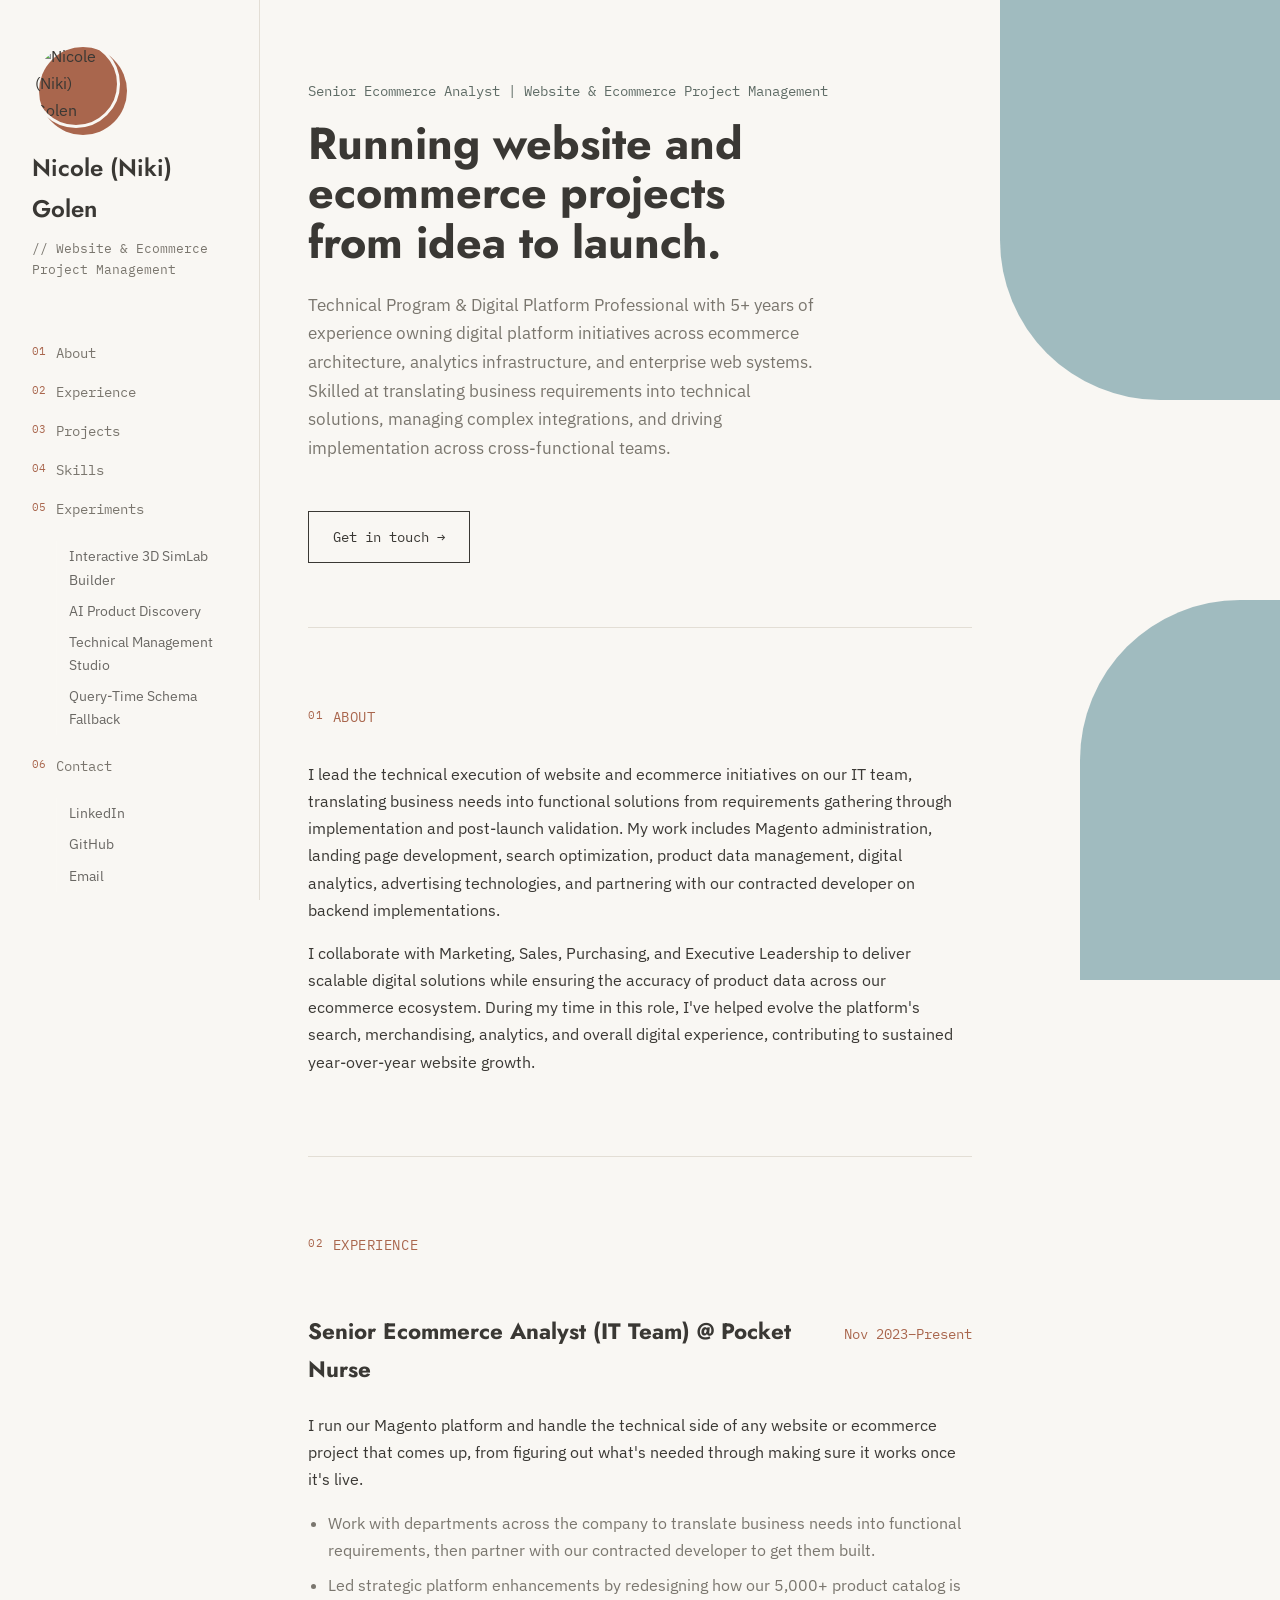
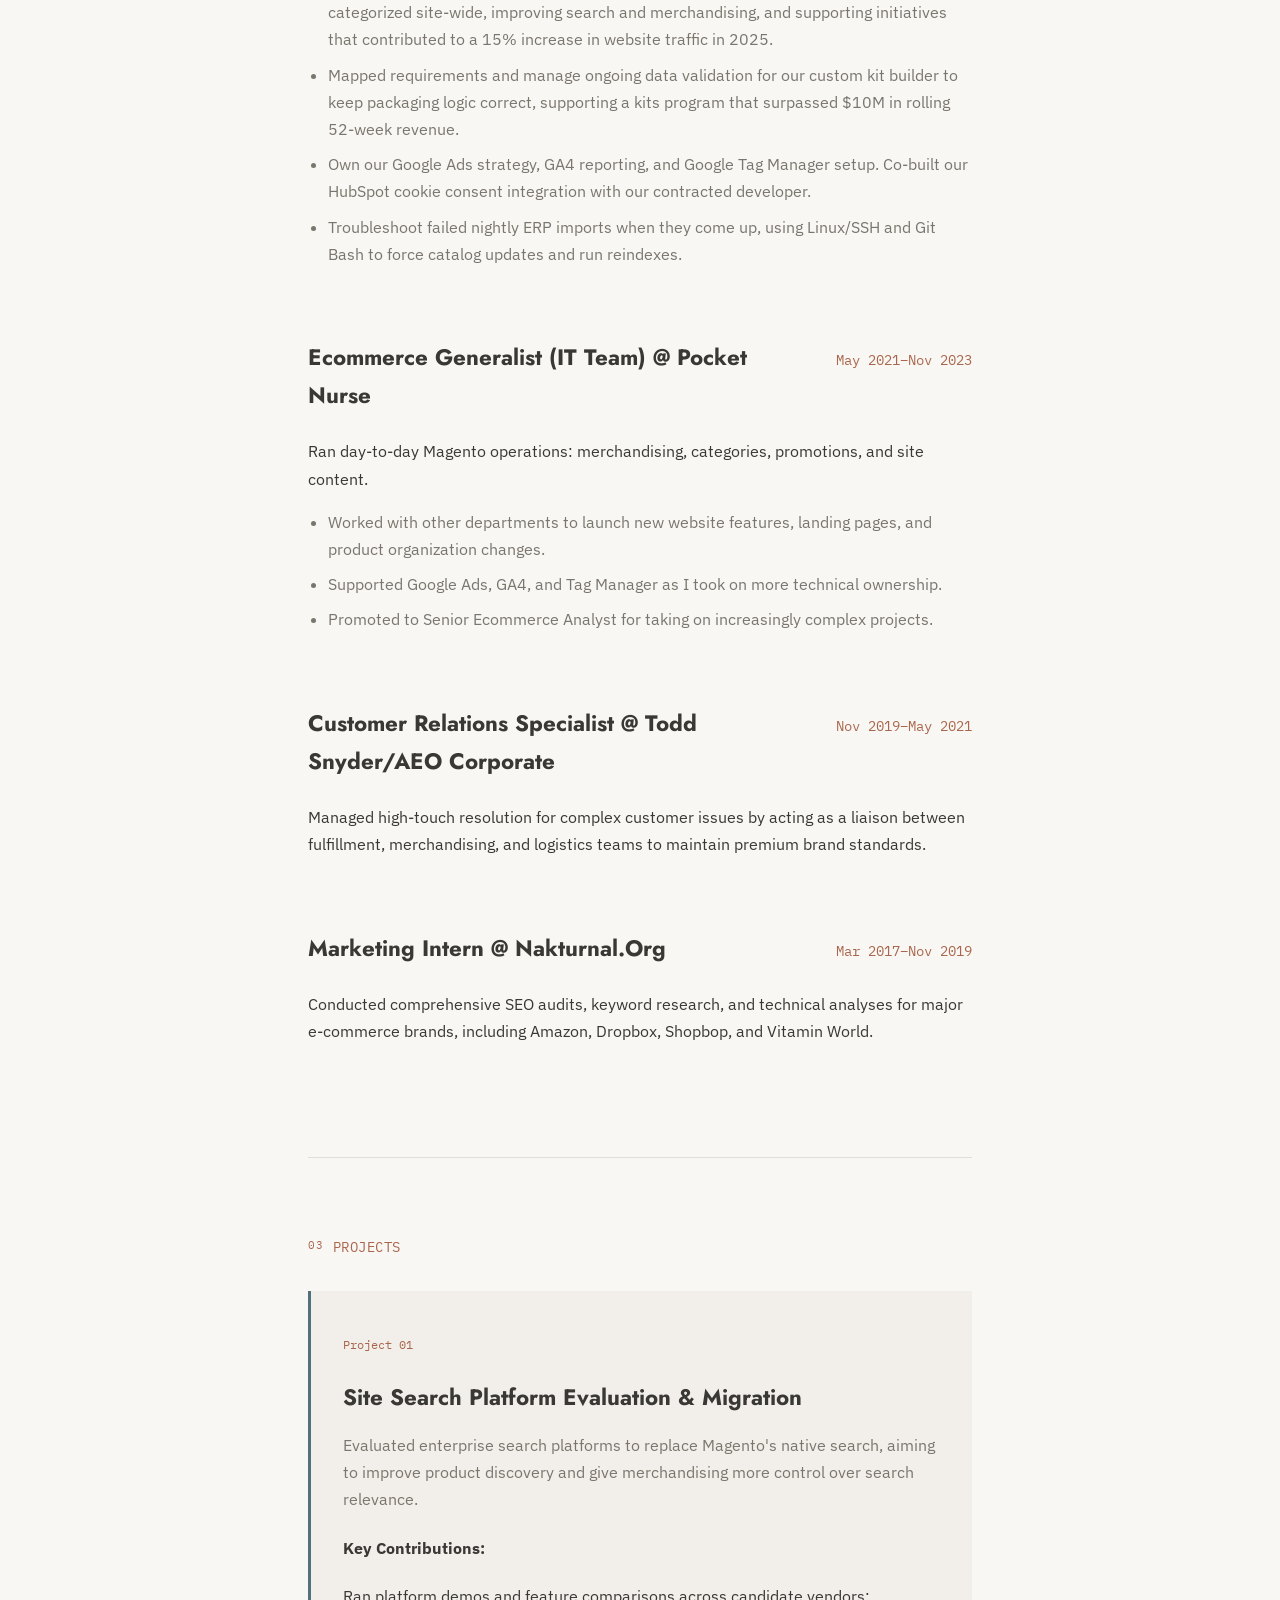
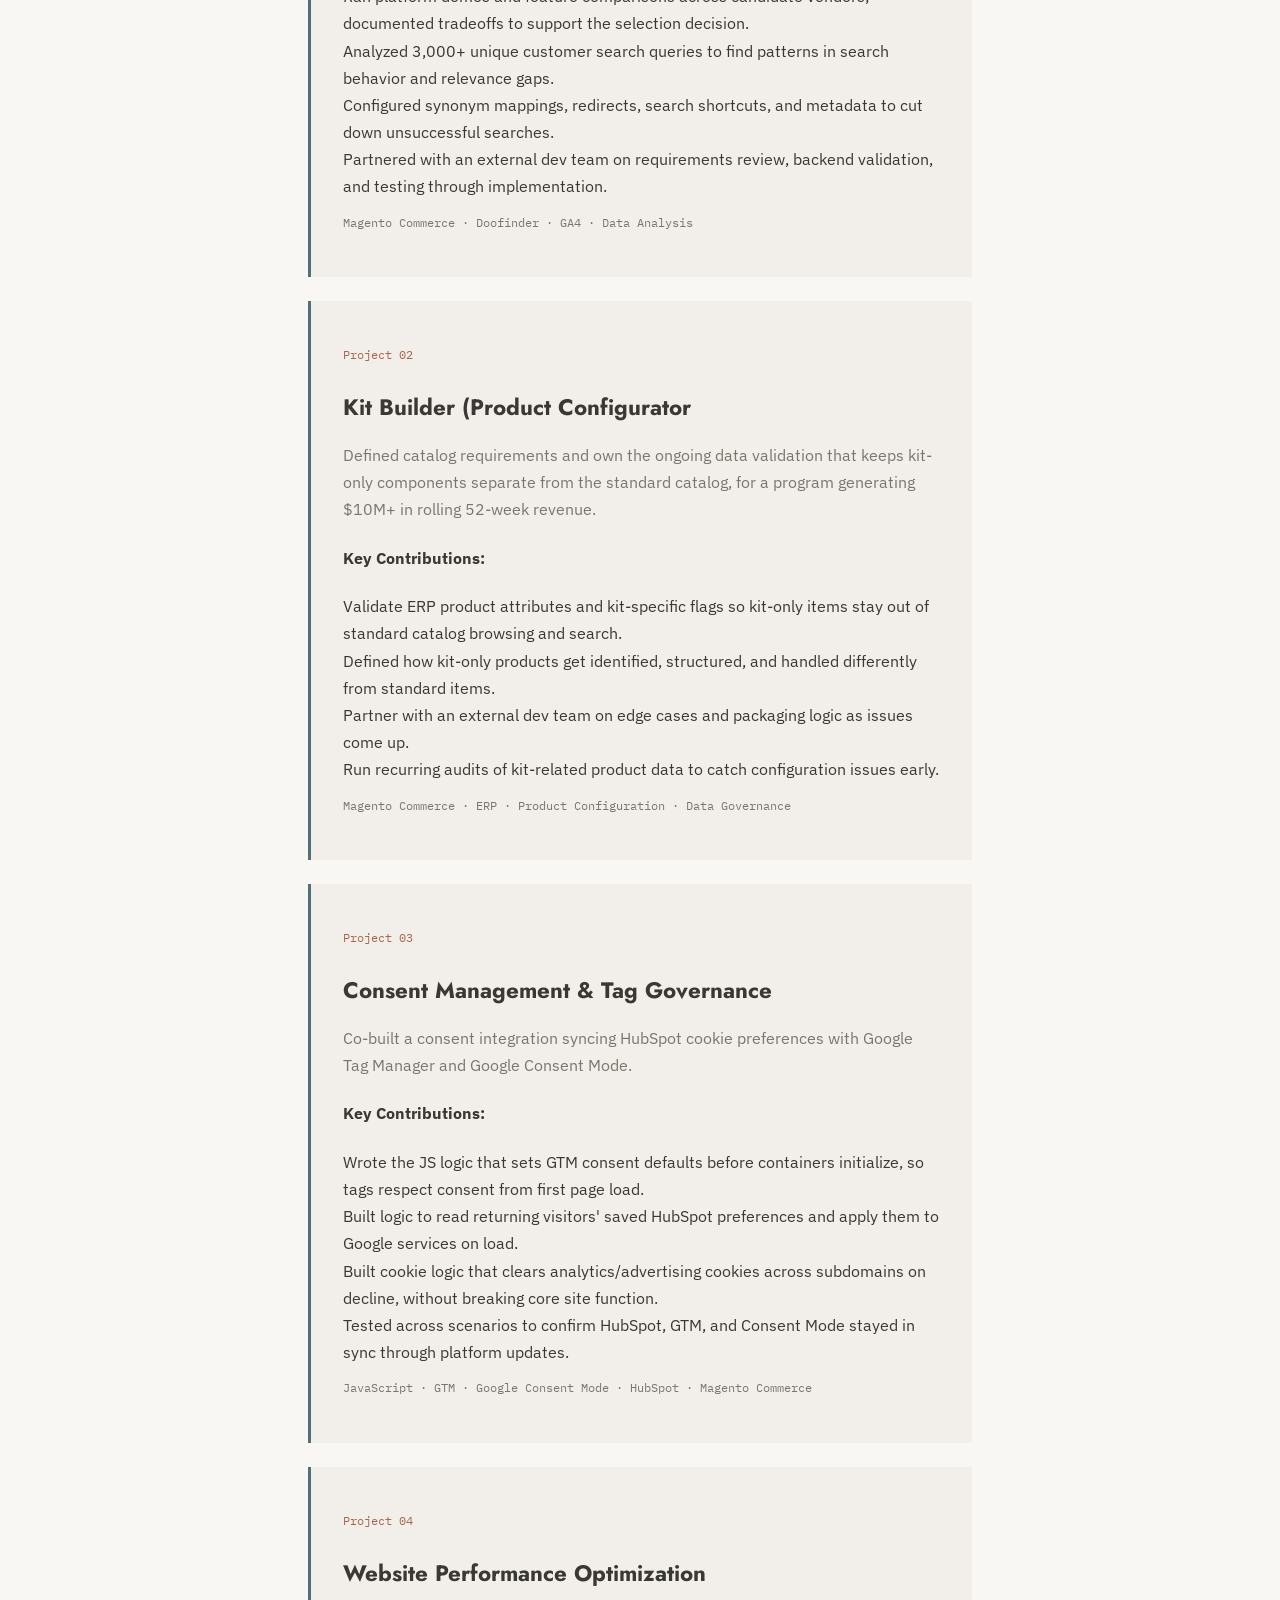
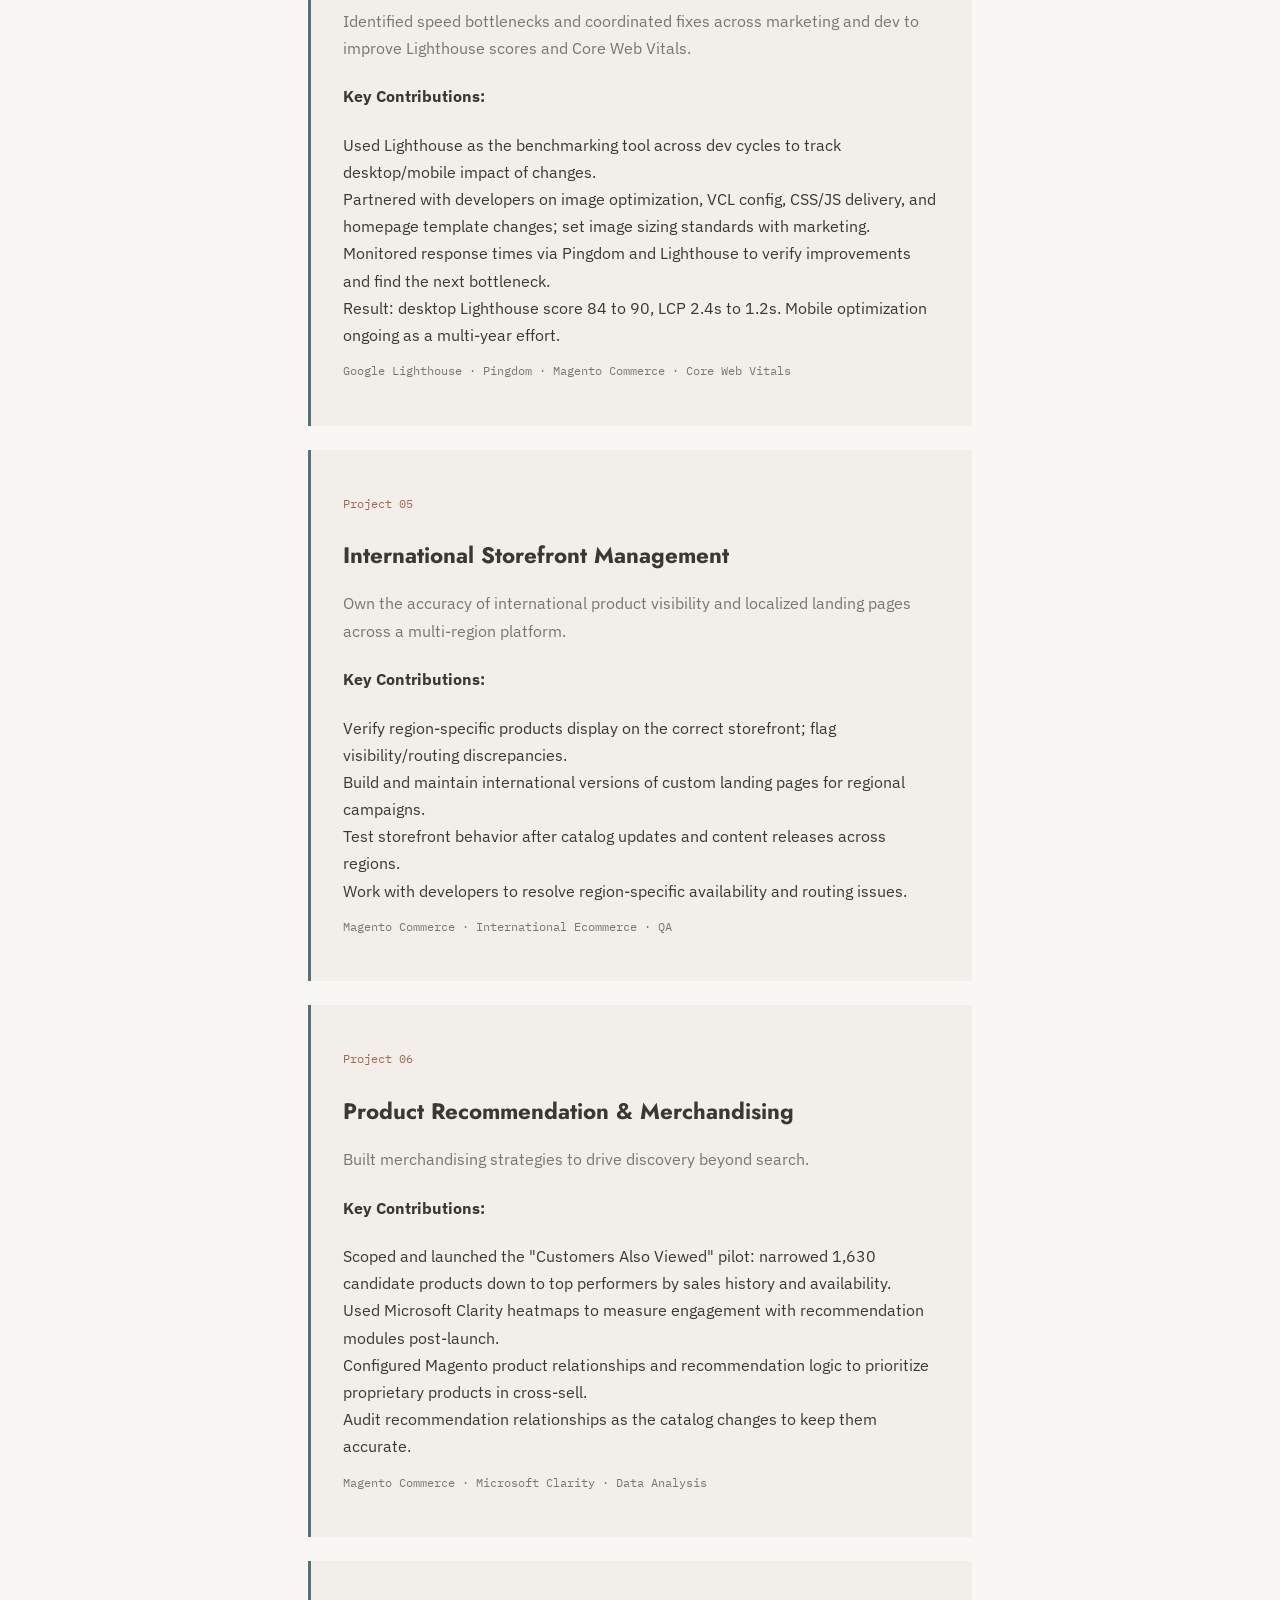
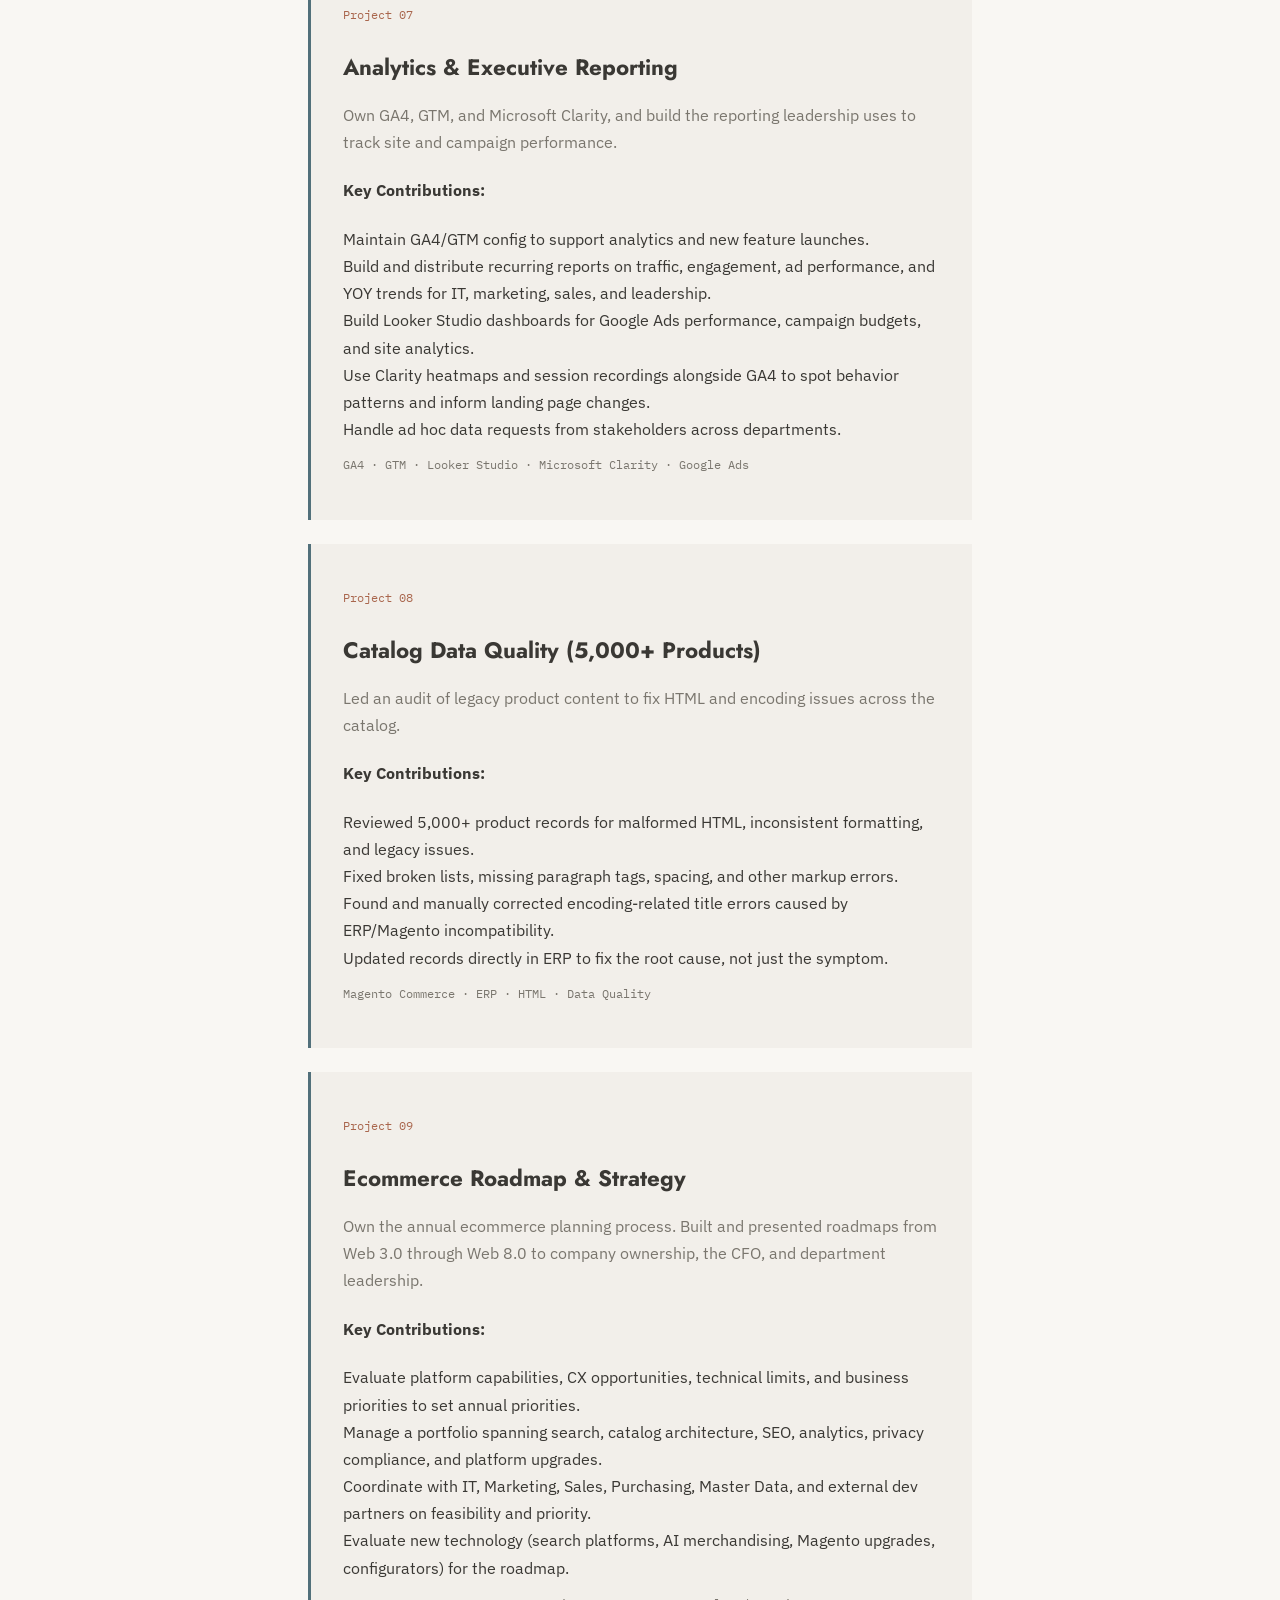
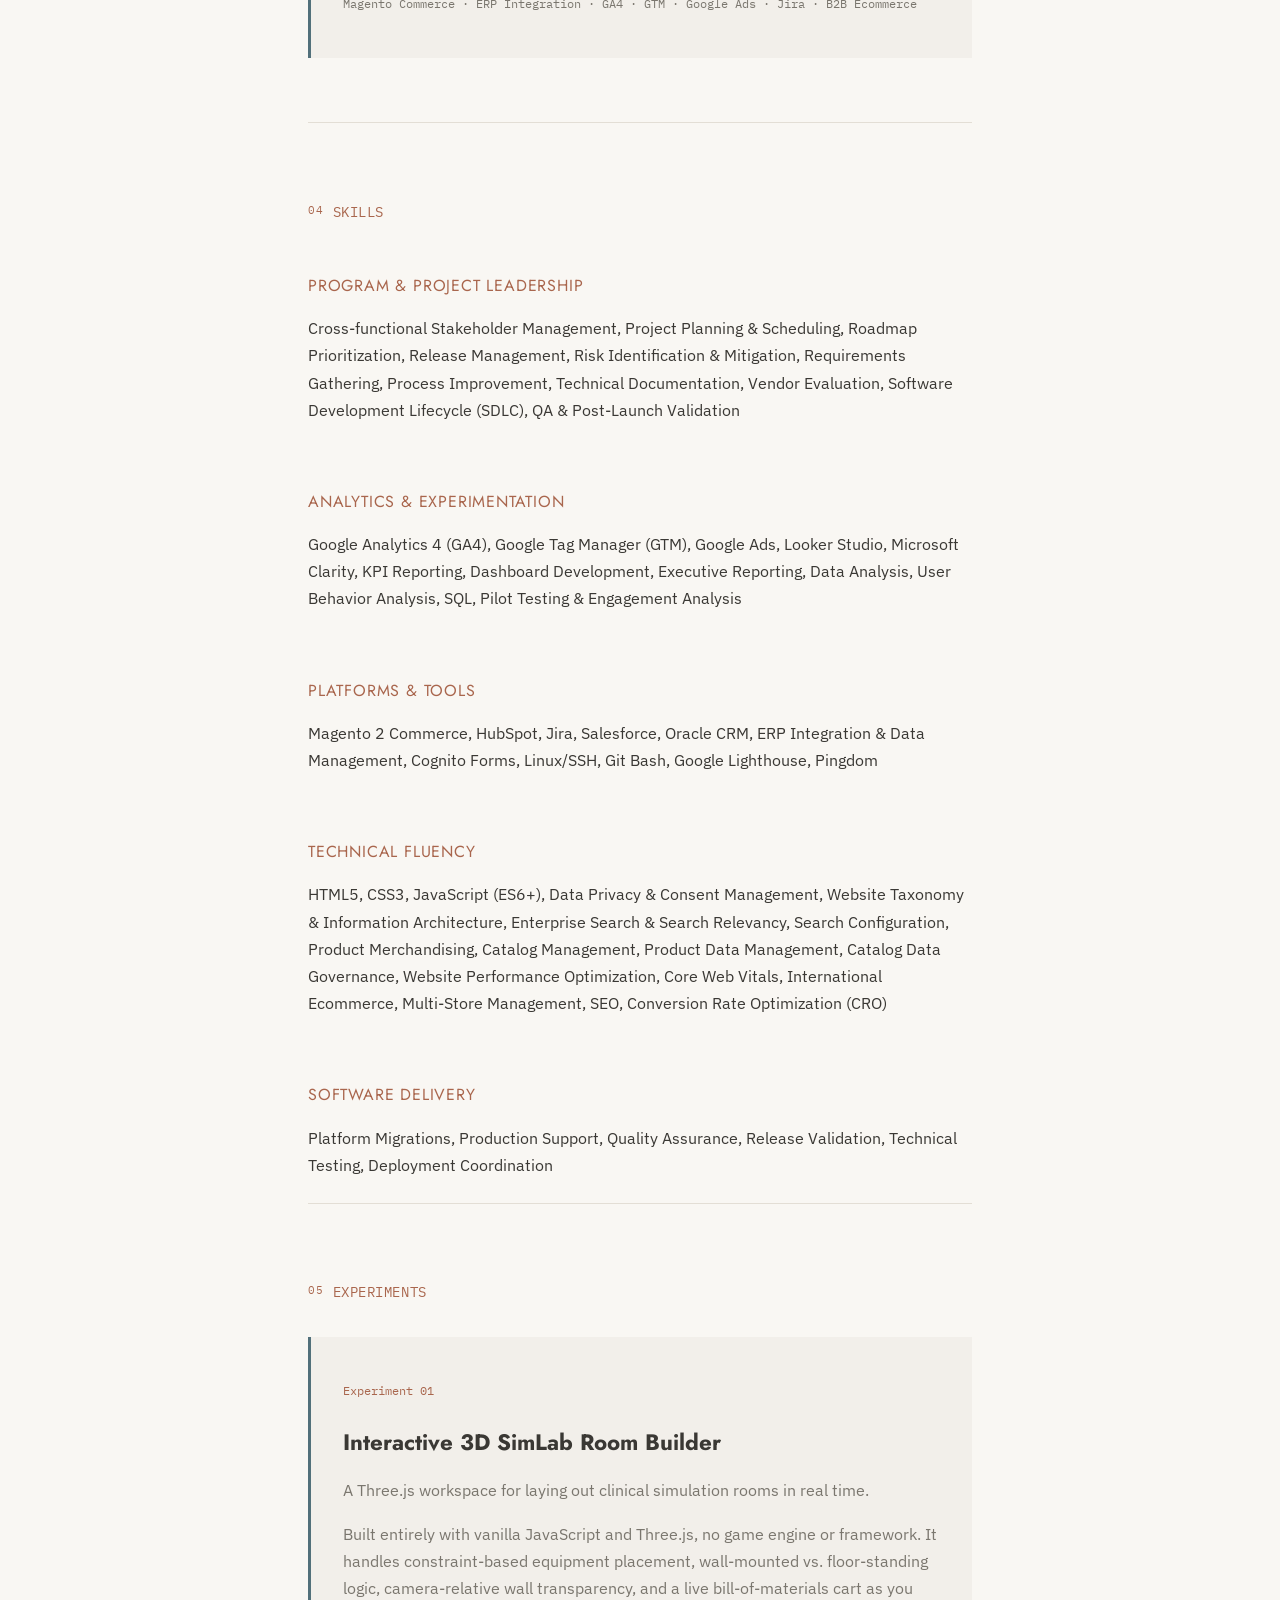
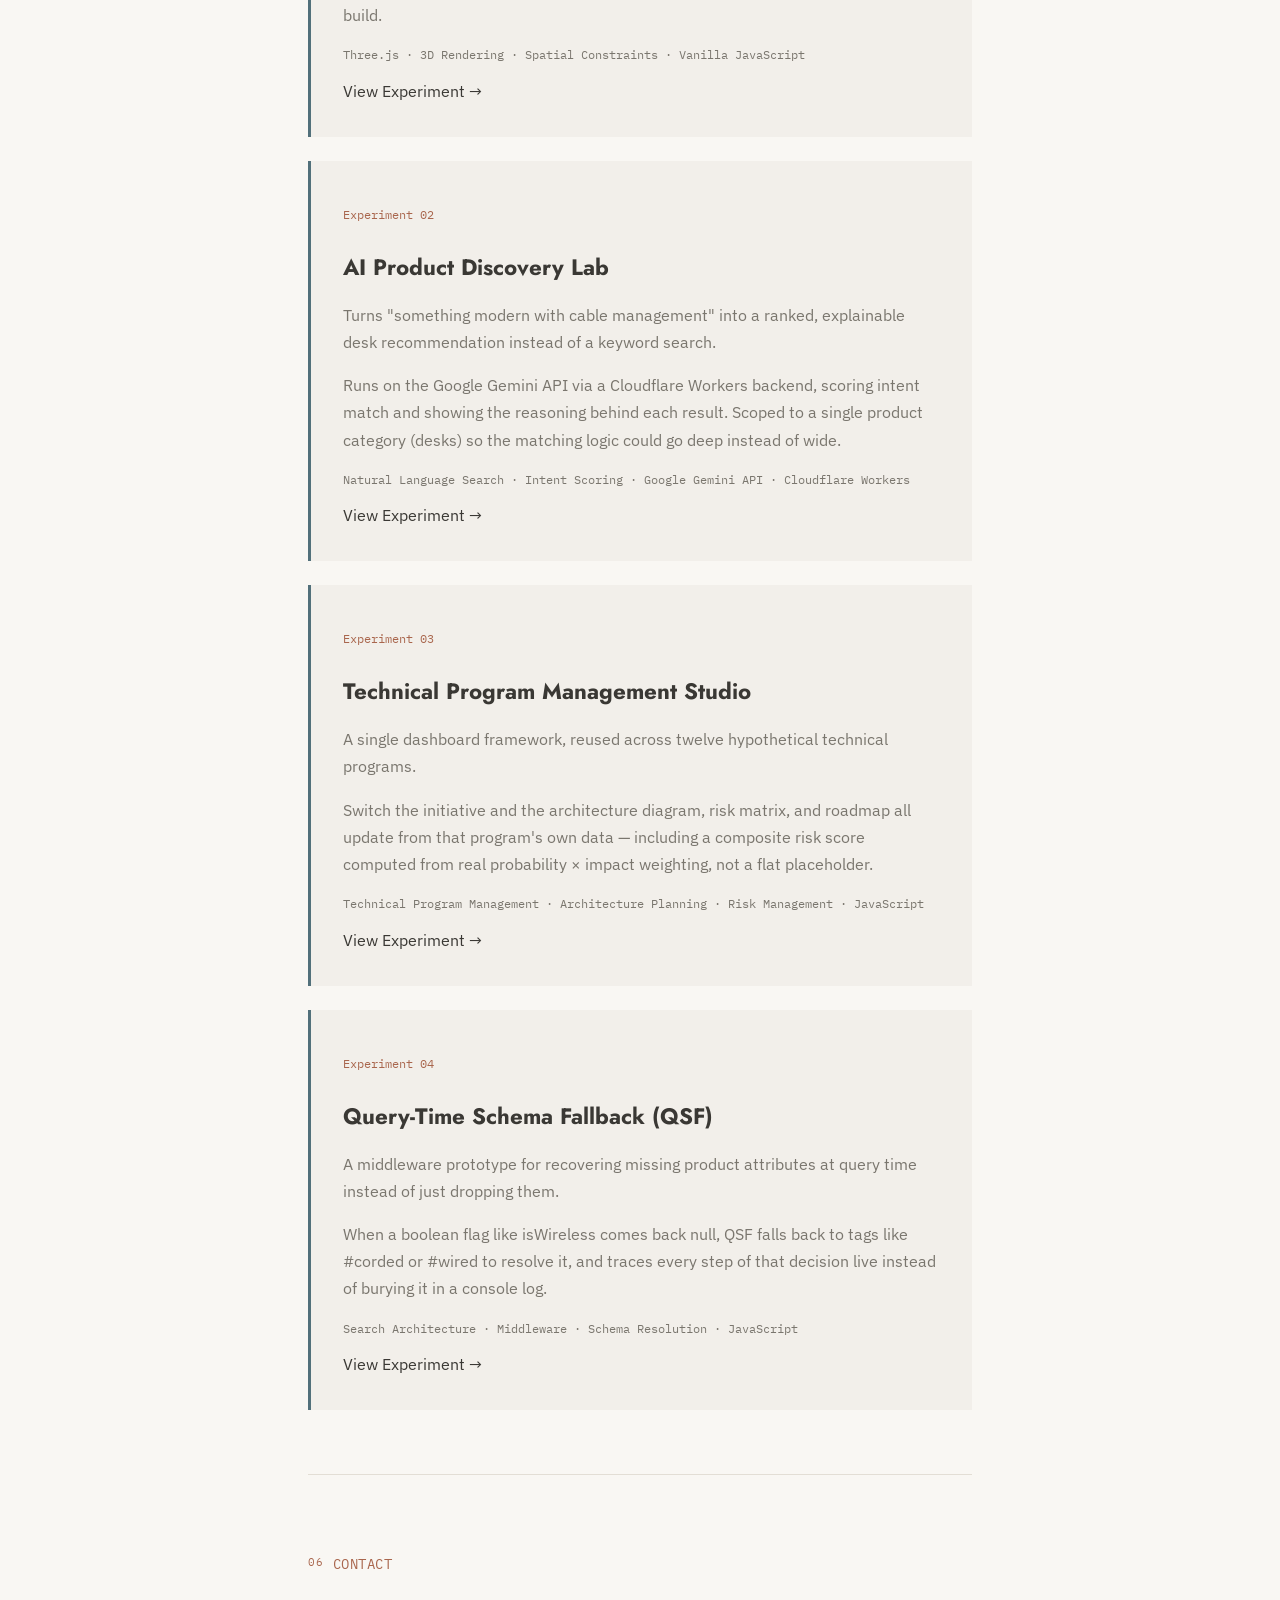
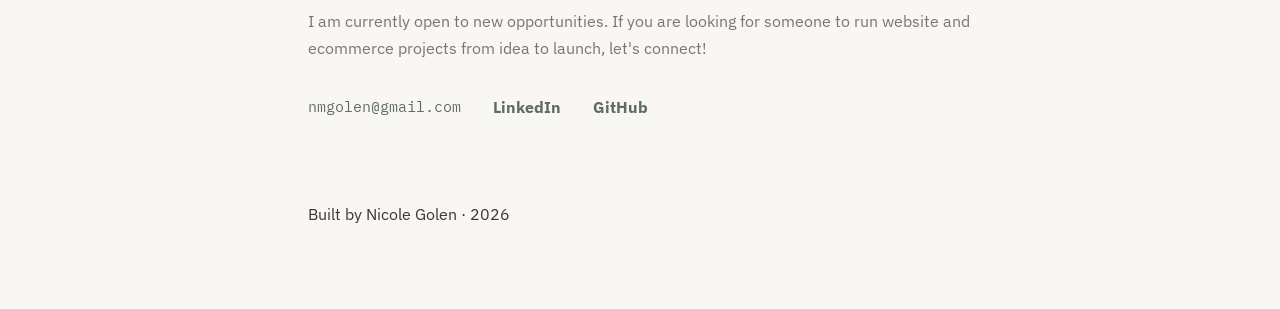
==== index.html @ 0a406c4f "Update index.html" ====
<!DOCTYPE html>

<html lang="en">

<head>

<meta charset="UTF-8">

<meta name="viewport" content="width=device-width, initial-scale=1.0">

<title>Nicole (Niki) Golen — Portfolio</title>

<meta name="description" content="Portfolio of Nicole (Niki) Golen">

<link rel="preconnect" href="https://fonts.googleapis.com">

<link rel="preconnect" href="https://fonts.gstatic.com" crossorigin>

<link href="https://fonts.googleapis.com/css2?family=Jost:ital,wght@0,400;0,500;0,600;1,500&family=IBM+Plex+Mono:wght@400;500&family=IBM+Plex+Sans:wght@400;500;600&display=swap" rel="stylesheet">

<link rel="stylesheet" href="style.css">

</head>

<body>


<div class="bg-shape bg-shape-1" aria-hidden="true"></div>

<div class="bg-shape bg-shape-2" aria-hidden="true"></div>


<header class="sidebar">

  <div class="sidebar-top">

    <div class="profile-photo-ring">

      <img src="photo.jpg" alt="Nicole (Niki) Golen" class="profile-photo">

    </div>

    <a href="#top" class="name">Nicole (Niki) Golen</a>

    <p class="role">// Website & Ecommerce Project Management</p>

  </div>


<nav class="nav" aria-label="Section navigation">
  <a href="#about" class="nav-link"><span class="nav-num">01</span>About</a>
  <a href="#experience" class="nav-link"><span class="nav-num">02</span>Experience</a>
  <a href="#projects" class="nav-link"><span class="nav-num">03</span>Projects</a>
  <a href="#skills" class="nav-link"><span class="nav-num">04</span>Skills</a>

  <a href="#experiments" class="nav-link">
    <span class="nav-num">05</span>Experiments
  </a>

  <ul class="nav-sublist">
    <li><a href="https://nikigolen.github.io/experiments/3d-room-builder/">Interactive 3D SimLab Builder</a></li>
    <li><a href="https://nikigolen.github.io/experiments/ai-product-discovery/">AI Product Discovery</a></li>
    <li><a href="https://nikigolen.github.io/experiments/technical-program-studio/">Technical Management Studio</a></li>
    <li><a href="https://nikigolen.github.io/experiments/query-schema-fallback/">Query-Time Schema Fallback</a></li>
  </ul>

  <a href="#contact" class="nav-link"><span class="nav-num">06</span>Contact</a>
   <ul class="nav-sublist">
    <li><a href="https://linkedin.com/in/nicole-golen-337522178" target="_blank" rel="noopener">LinkedIn</a></li>
    <li><a href="https://github.com/NikiGolen" target="_blank" rel="noopener">GitHub</a></li>
    <li><a href="mailto:nmgolen@gmail.com">Email</a></li>
  </ul>
</nav>

</header>


<main id="top">


<section class="hero">

  <p class="hero-eyebrow">Senior Ecommerce Analyst | Website & Ecommerce Project Management</p>

<h1 class="hero-headline">Running website and ecommerce projects<br>from idea to launch.</h1>

  <p class="hero-sub">
    Technical Program & Digital Platform Professional with 5+ years of experience owning digital platform initiatives 
    across ecommerce architecture, analytics infrastructure, and enterprise web systems. 
    Skilled at translating business requirements into technical solutions, managing complex 
    integrations, and driving implementation across cross-functional teams.
  </p>

  <a href="#contact" class="cta-button">Get in touch →</a>

</section>


<section id="about" class="section">

  <p class="section-label"><span class="nav-num">01</span>About</p>

  <div class="section-body">

    <p>
      I lead the technical execution of website and ecommerce initiatives on our IT team, translating business needs into functional solutions from requirements gathering through implementation and post-launch validation. My work includes Magento administration, landing page development, search optimization, product data management, digital analytics, advertising technologies, and partnering with our contracted developer on backend implementations.
    </p>

    <p>
      I collaborate with Marketing, Sales, Purchasing, and Executive Leadership to deliver scalable digital solutions while ensuring the accuracy of product data across our ecommerce ecosystem. During my time in this role, I've helped evolve the platform's search, merchandising, analytics, and overall digital experience, contributing to sustained year-over-year website growth.
    </p>

  </div>

</section>
<section id="experience" class="section">

  <p class="section-label"><span class="nav-num">02</span>Experience</p>

  <div class="job-list">

    <div class="job-entry">

      <div class="job-header">

        <h3>Senior Ecommerce Analyst (IT Team) @ Pocket Nurse</h3>

        <span class="job-date">Nov 2023–Present</span>

      </div>

      <p class="job-desc">
        I run our Magento platform and handle the technical side of any website or ecommerce project that comes up, from figuring out what's needed through making sure it works once it's live.
      </p>

      <ul class="job-highlights">
        
        <li>Work with departments across the company to translate business needs into functional requirements, then partner with our contracted developer to get them built.</li>

        <li>Led strategic platform enhancements by redesigning how our 5,000+ product catalog is categorized site-wide, improving search and merchandising, and supporting initiatives that contributed to a 15% increase in website traffic in 2025.</li>

        <li>Mapped requirements and manage ongoing data validation for our custom kit builder to keep packaging logic correct, supporting a kits program that surpassed $10M in rolling 52-week revenue.</li>

        <li>Own our Google Ads strategy, GA4 reporting, and Google Tag Manager setup. Co-built our HubSpot cookie consent integration with our contracted developer.</li>

        <li>Troubleshoot failed nightly ERP imports when they come up, using Linux/SSH and Git Bash to force catalog updates and run reindexes.</li>

      </ul>

    </div>


    <div class="job-entry">

      <div class="job-header">

        <h3>Ecommerce Generalist (IT Team) @ Pocket Nurse</h3>

        <span class="job-date">May 2021–Nov 2023</span>

      </div>

      <p class="job-desc">
        Ran day-to-day Magento operations: merchandising, categories, promotions, and site content.
      </p>

      <ul class="job-highlights">

        <li>Worked with other departments to launch new website features, landing pages, and product organization changes.</li>

        <li>Supported Google Ads, GA4, and Tag Manager as I took on more technical ownership.</li>

        <li>Promoted to Senior Ecommerce Analyst for taking on increasingly complex projects.</li>

      </ul>

    </div>


    <div class="job-entry">

      <div class="job-header">

        <h3>Customer Relations Specialist @ Todd Snyder/AEO Corporate</h3>

        <span class="job-date">Nov 2019–May 2021</span>

      </div>

      <p class="job-desc">
        Managed high-touch resolution for complex customer issues by acting as a liaison between fulfillment, merchandising, and logistics teams to maintain premium brand standards.
      </p>

    </div>


    <div class="job-entry">

      <div class="job-header">

        <h3>Marketing Intern @ Nakturnal.Org</h3>

        <span class="job-date">Mar 2017–Nov 2019</span>

      </div>

      <p class="job-desc">
        Conducted comprehensive SEO audits, keyword research, and technical analyses for major e-commerce brands, including Amazon, Dropbox, Shopbop, and Vitamin World.
      </p>

    </div>

  </div>

</section>
<section id="projects" class="section">

  <p class="section-label"><span class="nav-num">03</span>Projects</p>


  <div class="project-grid">


    <article class="project-card">

      <p class="project-tag">Project 01</p>

      <h3 class="project-title">Site Search Platform Evaluation & Migration</h3>

      <p class="project-desc">
         Evaluated enterprise search platforms to replace Magento's native search, aiming to improve product discovery and give merchandising more control over search relevance.
      </p>



      <div class="project-contributions">

        <h4>Key Contributions:</h4>

        <ul>

          <li>Ran platform demos and feature comparisons across candidate vendors; documented tradeoffs to support the selection decision.</li>
          <li>Analyzed 3,000+ unique customer search queries to find patterns in search behavior and relevance gaps.</li>
          <li>Configured synonym mappings, redirects, search shortcuts, and metadata to cut down unsuccessful searches.</li>
          <li>Partnered with an external dev team on requirements review, backend validation, and testing through implementation.</li>


        </ul>

      </div>


      <p class="project-stack"> Magento Commerce · Doofinder · GA4 · Data Analysis</p>

    </article>


    <article class="project-card">

      <p class="project-tag">Project 02</p>

      <h3 class="project-title">Kit Builder (Product Configurator</h3>

       <p class="project-desc">
          Defined catalog requirements and own the ongoing data validation that keeps kit-only components separate from the standard catalog, for a program generating $10M+ in rolling 52-week revenue.
        </p>


      <div class="project-contributions">

        <h4>Key Contributions:</h4>

        <ul>

          <li>Validate ERP product attributes and kit-specific flags so kit-only items stay out of standard catalog browsing and search.</li>
          <li>Defined how kit-only products get identified, structured, and handled differently from standard items.</li>
          <li>Partner with an external dev team on edge cases and packaging logic as issues come up.</li>
          <li>Run recurring audits of kit-related product data to catch configuration issues early.</li>


        </ul>

      </div>


      <p class="project-stack"> Magento Commerce · ERP · Product Configuration · Data Governance</p>

    </article>
        <article class="project-card">

  <p class="project-tag">Project 03</p>

   <h3 class="project-title">Consent Management & Tag Governance</h3>

  <p class="project-desc">
       Co-built a consent integration syncing HubSpot cookie preferences with Google Tag Manager and Google Consent Mode.
    </p>


  <div class="project-contributions">

    <h4>Key Contributions:</h4>

    <ul>

      <li>Wrote the JS logic that sets GTM consent defaults before containers initialize, so tags respect consent from first page load.</li>
      <li>Built logic to read returning visitors' saved HubSpot preferences and apply them to Google services on load.</li>
      <li>Built cookie logic that clears analytics/advertising cookies across subdomains on decline, without breaking core site function.</li>
      <li>Tested across scenarios to confirm HubSpot, GTM, and Consent Mode stayed in sync through platform updates.</li>


    </ul>

  </div>

  <p class="project-stack"> JavaScript · GTM · Google Consent Mode · HubSpot · Magento Commerce</p>

</article>



    <article class="project-card">

      <p class="project-tag">Project 04</p>

      <h3 class="project-title">Website Performance Optimization</h3>

      <p class="project-desc">
       Identified speed bottlenecks and coordinated fixes across marketing and dev to improve Lighthouse scores and Core Web Vitals.
      </p>


      <div class="project-contributions">

        <h4>Key Contributions:</h4>

        <ul>

          <li>Used Lighthouse as the benchmarking tool across dev cycles to track desktop/mobile impact of changes.</li>
          <li>Partnered with developers on image optimization, VCL config, CSS/JS delivery, and homepage template changes; set image sizing standards with marketing.</li>
          <li>Monitored response times via Pingdom and Lighthouse to verify improvements and find the next bottleneck.</li>
          <li>Result: desktop Lighthouse score 84 to 90, LCP 2.4s to 1.2s. Mobile optimization ongoing as a multi-year effort.</li>


        </ul>

      </div>

      <p class="project-stack"> Google Lighthouse · Pingdom · Magento Commerce · Core Web Vitals</p>

    </article>



    <article class="project-card">

      <p class="project-tag">Project 05</p>

      <h3 class="project-title">International Storefront Management</h3>

      <p class="project-desc">
         Own the accuracy of international product visibility and localized landing pages across a multi-region platform.
      </p>


      <div class="project-contributions">

        <h4>Key Contributions:</h4>

        <ul>

          <li>Verify region-specific products display on the correct storefront; flag visibility/routing discrepancies.</li>
          <li>Build and maintain international versions of custom landing pages for regional campaigns.</li>
          <li>Test storefront behavior after catalog updates and content releases across regions.</li>
          <li>Work with developers to resolve region-specific availability and routing issues.</li>


        </ul>

      </div>

      <p class="project-stack"> Magento Commerce · International Ecommerce · QA</p>

    </article>



    <article class="project-card">

      <p class="project-tag">Project 06</p>

      <h3 class="project-title">Product Recommendation & Merchandising</h3>

      <p class="project-desc">
         Built merchandising strategies to drive discovery beyond search.
          </p>


      <div class="project-contributions">

        <h4>Key Contributions:</h4>

        <ul>

          <li> Scoped and launched the "Customers Also Viewed" pilot: narrowed 1,630 candidate products down to top performers by sales history and availability.</li>
          <li>Used Microsoft Clarity heatmaps to measure engagement with recommendation modules post-launch.</li>
          <li>Configured Magento product relationships and recommendation logic to prioritize proprietary products in cross-sell.</li>
          <li>Audit recommendation relationships as the catalog changes to keep them accurate.</li>


        </ul>

      </div>

      <p class="project-stack"> Magento Commerce · Microsoft Clarity · Data Analysis</p>
    </article>



    <article class="project-card">

      <p class="project-tag">Project 07</p>

      <h3 class="project-title">Analytics & Executive Reporting</h3>

       <p class="project-desc">
         Own GA4, GTM, and Microsoft Clarity, and build the reporting leadership uses to track site and campaign performance.
        </p>


      <div class="project-contributions">

        <h4>Key Contributions:</h4>

        <ul>

          <li>Maintain GA4/GTM config to support analytics and new feature launches.</li>
          <li>Build and distribute recurring reports on traffic, engagement, ad performance, and YOY trends for IT, marketing, sales, and leadership.</li>
          <li>Build Looker Studio dashboards for Google Ads performance, campaign budgets, and site analytics.</li>
          <li>Use Clarity heatmaps and session recordings alongside GA4 to spot behavior patterns and inform landing page changes.</li>
          <li>Handle ad hoc data requests from stakeholders across departments.</li>

        </ul>

      </div>

      <p class="project-stack">GA4 · GTM · Looker Studio · Microsoft Clarity · Google Ads</p>

    </article>
<article class="project-card">

  <p class="project-tag">Project 08</p>

  <h3 class="project-title">Catalog Data Quality (5,000+ Products)</h3>

   <p class="project-desc">
 Led an audit of legacy product content to fix HTML and encoding issues across the catalog.
</p>

  <div class="project-contributions">

    <h4>Key Contributions:</h4>

    <ul>

      <li>Reviewed 5,000+ product records for malformed HTML, inconsistent formatting, and legacy issues.</li>
      <li>Fixed broken lists, missing paragraph tags, spacing, and other markup errors.</li>
      <li>Found and manually corrected encoding-related title errors caused by ERP/Magento incompatibility.</li>
      <li>Updated records directly in ERP to fix the root cause, not just the symptom.</li>

    </ul>

  </div>

  <p class="project-stack"> Magento Commerce · ERP · HTML · Data Quality</p>

</article>
    <article class="project-card">

  <p class="project-tag">Project 09</p>

   <h3 class="project-title">Ecommerce Roadmap & Strategy</h3>

   <p class="project-desc">
 Own the annual ecommerce planning process. Built and presented roadmaps from Web 3.0 through Web 8.0 to company ownership, the CFO, and department leadership.
</p>


  <div class="project-contributions">

    <h4>Key Contributions:</h4>

    <ul>

      <li>Evaluate platform capabilities, CX opportunities, technical limits, and business priorities to set annual priorities.</li>
      <li>Manage a portfolio spanning search, catalog architecture, SEO, analytics, privacy compliance, and platform upgrades.</li>
      <li>Coordinate with IT, Marketing, Sales, Purchasing, Master Data, and external dev partners on feasibility and priority.</li>
      <li>Evaluate new technology (search platforms, AI merchandising, Magento upgrades, configurators) for the roadmap.</li>

    </ul>

  </div>

  <p class="project-stack"> Magento Commerce · ERP Integration · GA4 · GTM · Google Ads · Jira · B2B Ecommerce</p>

</article>
  </div>

</section>
  <section id="skills" class="section">
  <p class="section-label"><span class="nav-num">04</span>Skills</p>

  <div class="skills-stack">

    <div class="skill-group">
      <p class="skill-group-title">Program &amp; Project Leadership</p>
      <p class="skill-list">
        Cross-functional Stakeholder Management, Project Planning &amp; Scheduling,
        Roadmap Prioritization, Release Management, Risk Identification &amp; Mitigation,
        Requirements Gathering, Process Improvement, Technical Documentation,
        Vendor Evaluation, Software Development Lifecycle (SDLC),
        QA &amp; Post-Launch Validation
      </p>
    </div>

    <div class="skill-group">
      <p class="skill-group-title">Analytics &amp; Experimentation</p>
      <p class="skill-list">
        Google Analytics 4 (GA4), Google Tag Manager (GTM), Google Ads,
        Looker Studio, Microsoft Clarity, KPI Reporting,
        Dashboard Development, Executive Reporting,
        Data Analysis, User Behavior Analysis, SQL,
        Pilot Testing &amp; Engagement Analysis
      </p>
    </div>

    <div class="skill-group">
      <p class="skill-group-title">Platforms &amp; Tools</p>
      <p class="skill-list">
        Magento 2 Commerce, HubSpot, Jira, Salesforce,
        Oracle CRM, ERP Integration &amp; Data Management,
        Cognito Forms, Linux/SSH, Git Bash,
        Google Lighthouse, Pingdom
      </p>
    </div>

    <div class="skill-group">
      <p class="skill-group-title">Technical Fluency</p>
      <p class="skill-list">
        HTML5, CSS3, JavaScript (ES6+),
        Data Privacy &amp; Consent Management,
        Website Taxonomy &amp; Information Architecture,
        Enterprise Search &amp; Search Relevancy,
        Search Configuration, Product Merchandising,
        Catalog Management, Product Data Management,
        Catalog Data Governance,
        Website Performance Optimization,
        Core Web Vitals,
        International Ecommerce,
        Multi-Store Management,
        SEO, Conversion Rate Optimization (CRO)
      </p>
    </div>

    <div class="skill-group">
      <p class="skill-group-title">Software Delivery</p>
      <p class="skill-list">
        Platform Migrations, Production Support,
        Quality Assurance, Release Validation,
        Technical Testing, Deployment Coordination
      </p>
    </div>

  </div>
<section id="experiments" class="section">

  <p class="section-label"><span class="nav-num">05</span>Experiments</p>

  <div class="project-grid">


    <article class="project-card" id="exp-simlab">
      
      <p class="project-tag">Experiment 01</p>
      
      <h3 class="project-title">Interactive 3D SimLab Room Builder</h3>

      <p class="project-desc">
        A Three.js workspace for laying out clinical simulation rooms in real time.
      </p>

      <p class="project-desc">
        Built entirely with vanilla JavaScript and Three.js, no game engine or framework. It handles constraint-based equipment placement, wall-mounted vs. floor-standing logic, camera-relative wall transparency, and a live bill-of-materials cart as you build.
      </p>

      <p class="project-stack">
        Three.js · 3D Rendering · Spatial Constraints · Vanilla JavaScript
      </p>

      <a href="https://nikigolen.github.io/experiments/3d-room-builder/" 
         class="experiment-link"
         target="_blank"
         rel="noopener">
         View Experiment →
      </a>

    </article>
    <article class="project-card" id="exp-ai-discovery">
      
      <p class="project-tag">Experiment 02</p>
      
      <h3 class="project-title">AI Product Discovery Lab </h3>

      <p class="project-desc">
       Turns "something modern with cable management" into a ranked, explainable desk recommendation instead of a keyword search.
      </p>

      <p class="project-desc">
       Runs on the Google Gemini API via a Cloudflare Workers backend, scoring intent match and showing the reasoning behind each result. Scoped to a single product category (desks) so the matching logic could go deep instead of wide.
      </p>

      <p class="project-stack">
        Natural Language Search · Intent Scoring · Google Gemini API · Cloudflare Workers
      </p>

      <a href="https://nikigolen.github.io/experiments/ai-product-discovery/" 
         class="experiment-link"
         target="_blank"
         rel="noopener">
         View Experiment →
      </a>
    </article>
    
        <article class="project-card" id="exp-tpm-studio">
          
        <p class="project-tag">Experiment 03</p>
          
        <h3 class="project-title">Technical Program Management Studio</h3>

      <p class="project-desc">
        A single dashboard framework, reused across twelve hypothetical technical programs.
      </p>

      <p class="project-desc">
        Switch the initiative and the architecture diagram, risk matrix, and roadmap all update from that program's own data — including a composite risk score computed from real probability × impact weighting, not a flat placeholder.
      </p>

      <p class="project-stack">
        Technical Program Management · Architecture Planning · Risk Management · JavaScript
      </p>

      <a href="https://nikigolen.github.io/experiments/technical-program-studio/" 
         class="experiment-link"
         target="_blank"
         rel="noopener">
         View Experiment →
      </a>

    </article>
    <article class="project-card" id="query-schema-fallback">
          
        <p class="project-tag">Experiment 04</p>
          
        <h3 class="project-title">Query-Time Schema Fallback (QSF)</h3>

      <p class="project-desc">
        A middleware prototype for recovering missing product attributes at query time instead of just dropping them.
      </p>

      <p class="project-desc">
        When a boolean flag like isWireless comes back null, QSF falls back to tags like #corded or #wired to resolve it, and traces every step of that decision live instead of burying it in a console log.
      </p>

      <p class="project-stack">
        Search Architecture · Middleware · Schema Resolution · JavaScript
      </p>

      <a href="https://nikigolen.github.io/experiments/query-schema-fallback/" 
         class="experiment-link"
         target="_blank"
         rel="noopener">
         View Experiment →
      </a>

    </article>


  </div>

</section>
<section id="contact" class="section">
  <p class="section-label"><span class="nav-num">06</span>Contact</p>
  <div class="contact-body">
    <p class="contact-desc">
      I am currently open to new opportunities. If you are looking for someone to run website and ecommerce projects from idea to launch, let's connect!
    </p>
    <div class="contact-grid">
      <a href="mailto:nmgolen@gmail.com" class="contact-link">nmgolen@gmail.com</a>
      <a href="https://linkedin.com/in/nicole-golen-337522178" target="_blank" rel="noopener">LinkedIn</a>
      <a href="https://github.com/NikiGolen" target="_blank" rel="noopener">GitHub</a>
    </div>
  </div>
</section>



    <footer class="footer">

      <p>Built by Nicole Golen · 2026 <span id="year"></span></p>

    </footer>



  </main>



<script src="script.js"></script>

</body>

</html>
---- style.css ----
:root {
  --bg: #F9F7F3;
  --ink: #3A3834;
  --ink-soft: #7A766E;
  --line: #E3DED5;
  --accent: #5F6C66;
  --accent-warm: #A9664D;
  --accent-blue: #52707A;
  --accent-blue-tint: #8AACB2;
  --card: #F2EFEA;
  --font-display: 'Jost', sans-serif;
  --font-body: 'IBM Plex Sans', sans-serif;
  --font-mono: 'IBM Plex Mono', monospace;
  --sidebar-w: 260px;
}

* {
  box-sizing: border-box;
}

html {
  scroll-behavior: smooth;
}

body {
  margin: 0;
  background: var(--bg);
  color: var(--ink);
  font-family: var(--font-body);
  font-size: 16px;
  line-height: 1.7;
}

a {
  color: inherit;
  text-decoration: none;
}

ul {
  list-style: none;
  margin: 0;
  padding: 0;
}

.sidebar {
  position: fixed;
  top: 0;
  left: 0;
  width: var(--sidebar-w);
  height: 100vh;
  padding: 2.5rem 2rem;
  display: flex;
  flex-direction: column;
  justify-content: space-between;
  border-right: 1px solid var(--line);
}

.profile-photo-ring {
  position: relative;
  width: 88px;
  height: 88px;
  margin-bottom: 1.25rem;
}

.profile-photo-ring::before {
  content: '';
  position: absolute;
  top: 7px;
  left: 7px;
  width: 100%;
  height: 100%;
  border-radius: 50%;
  background: var(--accent-warm);
  z-index: 0;
}
.profile-photo {
  position: relative;
  z-index: 1;
  width: 100%;
  height: 100%;
  border-radius: 50%;
  object-fit: cover;
  display: block;
  border: 3px solid var(--bg);
}
.name {
  font-family: var(--font-display);
  font-size: 1.5rem;
  font-weight: 600;
  margin-top: 1rem;
  display: block;
}

.role {
  font-family: var(--font-mono);
  font-size: 0.8rem;
  color: var(--ink-soft);
  margin-top: 0.5rem;
}

.nav {
  display: flex;
  flex-direction: column;
  gap: 1rem;
  margin-top: 3rem;
}

.nav-link {
  font-family: var(--font-mono);
  font-size: 0.85rem;
  color: var(--ink-soft);
  display: flex;
  gap: 0.6rem;
}

.nav-link:hover {
  color: var(--accent);
}

.nav-num {
  color: var(--accent-warm);
  font-size: 0.7rem;
}
.nav-sublist {
  list-style: none;
  margin: 0 0 0 1.25rem;
  padding: 0;
  border-left: 1px solid var(--border-color, #ddd);
}
.nav-sublist a {
  font-size: 0.85em;
  opacity: 0.75;
  padding: 0.25rem 0 0.25rem 0.75rem;
  display: block;
}
.nav-sublist a:hover,
.nav-sublist a.active {
  opacity: 1;
}
.nav-sublist {
  list-style: none;
  margin: 0.25rem 0 0.25rem 1.5rem;
  padding: 0;
  border-left: 1px solid rgba(255, 255, 255, 0.15); /* adjust to match your theme */
}

.nav-sublink {
  display: block;
  padding: 0.35rem 0 0.35rem 0.75rem;
  font-size: 0.85em;
  opacity: 0.65;
  text-decoration: none;
  transition: opacity 0.2s ease;
}

.nav-sublink:hover,
.nav-sublink.active {
  opacity: 1;
}

main {
  margin-left: var(--sidebar-w);
  max-width: 760px;
  padding: 0 3rem;
}

.section {
  padding: 4rem 0;
  border-top: 1px solid var(--line);
}

.section-label {
  font-family: var(--font-mono);
  font-size: 0.85rem;
  color: var(--accent-warm);
  display: flex;
  gap: 0.6rem;
  margin-bottom: 2rem;
  text-transform: uppercase;
  letter-spacing: 0.04em;
}

h3,
.skill-group-title {
  font-family: var(--font-display);
  color: var(--ink);
  margin-bottom: 0.5rem;
  display: block;
}

h3 {
  font-size: 1.4rem;
}

.skill-group-title {
  font-size: 1rem;
  text-transform: uppercase;
  letter-spacing: 0.05em;
  color: var(--accent-warm);
}

.hero {
  padding: 5rem 0 4rem;
}

.hero-eyebrow {
  font-family: var(--font-mono);
  font-size: 0.85rem;
  color: var(--accent);
  margin: 0 0 1rem;
}

.hero-headline {
  font-family: var(--font-display);
  font-size: 2.8rem;
  line-height: 1.1;
  margin: 0 0 1.5rem;
}

.hero-sub {
  max-width: 52ch;
  color: var(--ink-soft);
  font-size: 1.05rem;
}

.cta-button {
  display: inline-block;
  margin-top: 2rem;
  padding: 0.8rem 1.5rem;
  border: 1px solid var(--ink);
  color: var(--ink);
  font-family: var(--font-mono);
  font-size: 0.9rem;
  text-decoration: none;
  transition: all 0.2s ease;
}

.cta-button:hover {
  background: var(--ink);
  color: var(--bg);
  cursor: pointer;
}

.project-grid {
  display: grid;
  gap: 1.5rem;
}

.project-card {
  background: var(--card);
  padding: 2rem;
  border-left: 3px solid var(--accent-blue);
}

.project-tag {
  font-family: var(--font-mono);
  font-size: 0.75rem;
  color: var(--accent-warm);
  margin-bottom: 0.5rem;
}

.project-desc {
  color: var(--ink-soft);
  margin-bottom: 1rem;
}

.project-stack {
  font-family: var(--font-mono);
  font-size: 0.75rem;
  color: var(--ink-soft);
}
.contact-desc {
  color: var(--ink-soft);
  margin-bottom: 2rem;
}

.contact-grid {
  display: flex;
  gap: 2rem;
  margin-top: 1.5rem;
}

.contact-link {
  font-family: var(--font-mono);
  font-size: 0.95rem;
  text-decoration: underline;
}

.social-links {
  display: flex;
  flex-direction: column;
  gap: 0.8rem;
}

.bg-shape {
  position: fixed;
  z-index: -1;
  background: var(--accent-blue-tint);
  opacity: 0.8;
  pointer-events: none;
}

.bg-shape-1 {
  top: -60px;
  right: -140px;
  width: 420px;
  height: 460px;
  border-radius: 0 0 0 160px;
}

.bg-shape-2 {
  bottom: -80px;
  right: -160px;
  width: 360px;
  height: 380px;
  border-radius: 160px 0 0 0;
}

.job-entry {
  margin-bottom: 3rem;
}

.job-header {
  display: flex;
  justify-content: space-between;
  align-items: baseline;
  margin-bottom: 0.5rem;
}

.job-date {
  font-family: var(--font-mono);
  font-size: 0.85rem;
  color: var(--accent-warm);
  white-space: nowrap;
  margin-left: 1.5rem;
}

.job-highlights {
  list-style: disc;
  margin: 0.75rem 0 0 1.25rem;
  padding: 0;
}

.job-highlights li {
  margin-bottom: 0.5rem;
  color: var(--ink-soft);
}

.skills-stack {
  display: flex;
  flex-direction: column;
  gap: 1.5rem;
}

.skill-group {
  margin-bottom: 0.5rem;
}

.contact-grid a {
  color: var(--accent);
  text-decoration: none;
  font-weight: bold;
  transition: opacity 0.3s ease;
}

.contact-grid a.contact-link {
  font-weight: 400;
}

.contact-grid .link-underline {
  text-decoration: underline;
}

.contact-grid a:hover {
  opacity: 0.7;
}

@media (max-width: 860px) {
  .sidebar {
    position: static;
    width: 100%;
    height: auto;
    border-right: none;
    border-bottom: 1px solid var(--line);
  }

  main {
    margin-left: 0;
    padding: 0 1.5rem;
  }

  .bg-shape {
    display: none;
  }

  .job-header {
    flex-direction: column;
    align-items: flex-start;
  }

  .job-date {
    margin-left: 0;
    margin-top: 0.25rem;
  }

  .contact-grid {
    flex-direction: column;
    gap: 1rem;
  }

  .hero-headline {
    font-size: 2rem;
  }

  .sidebar-bottom {
    margin-top: 2rem;
  }
}
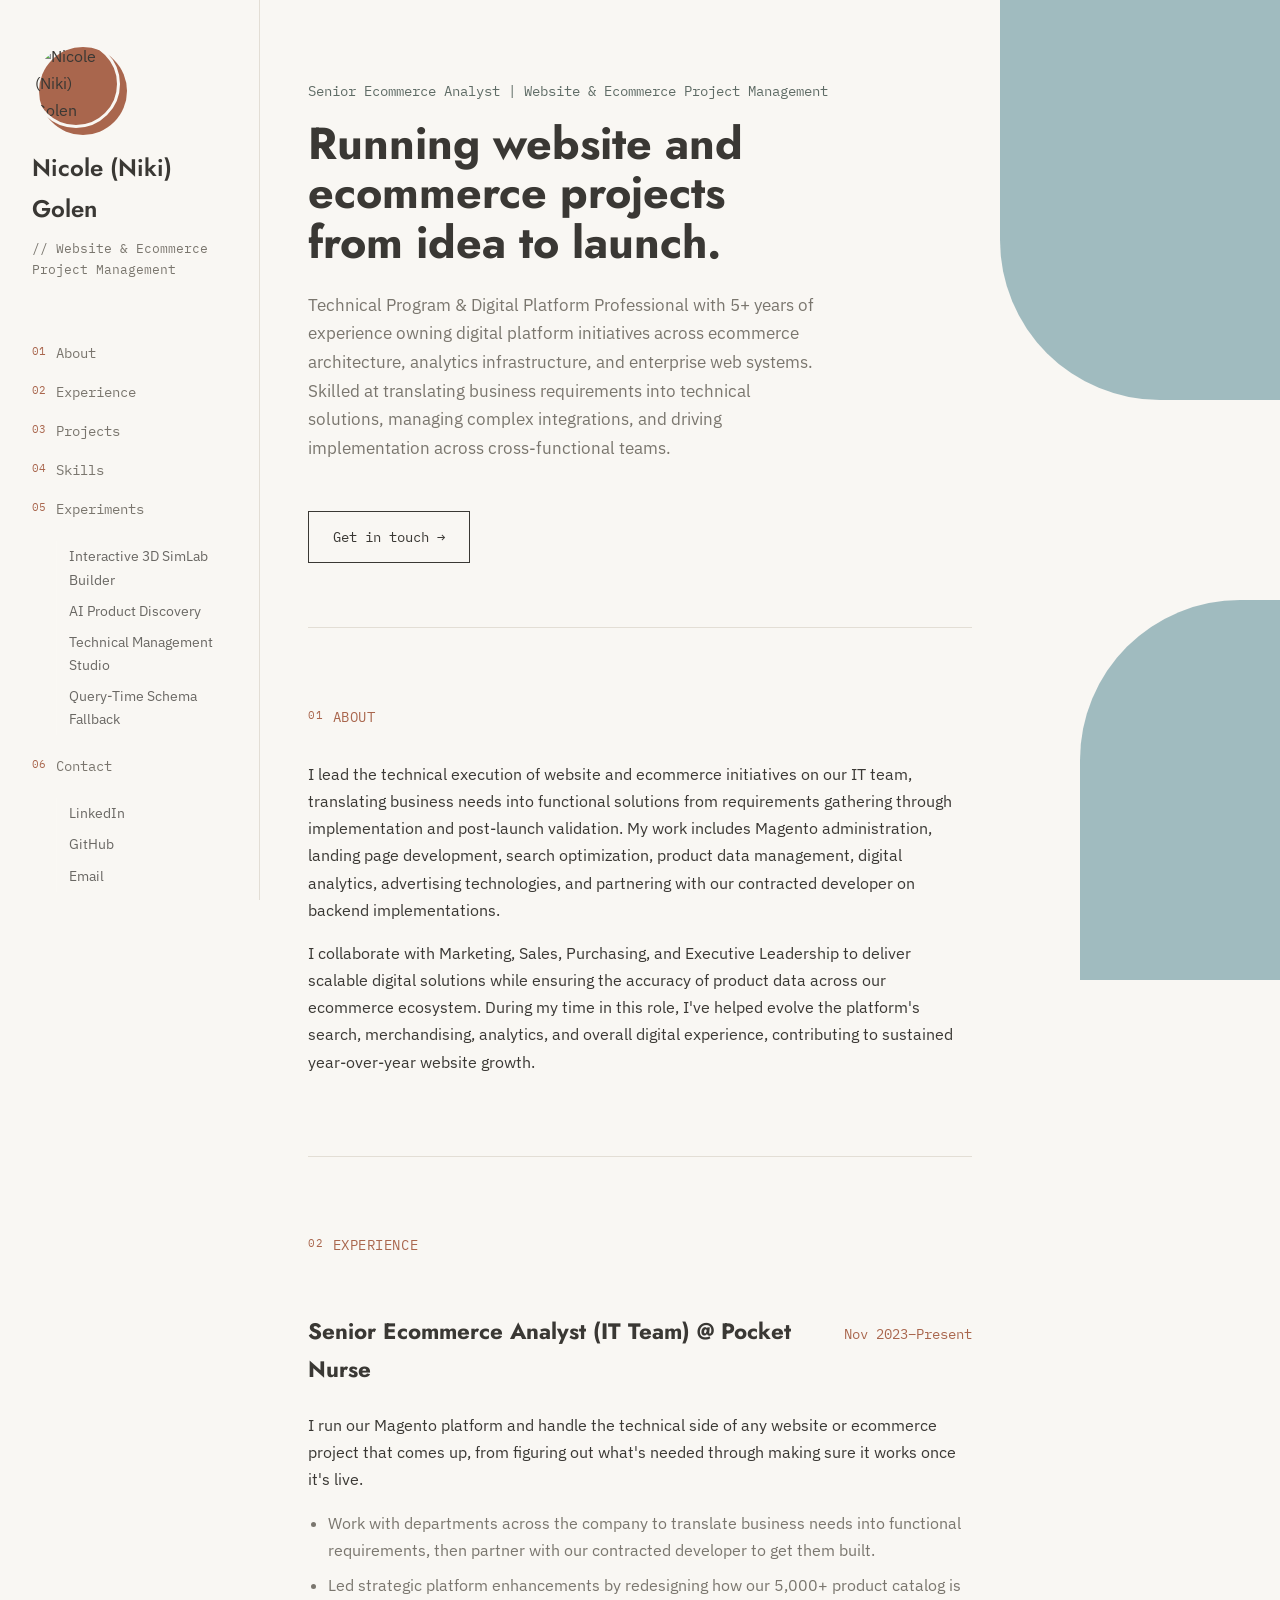
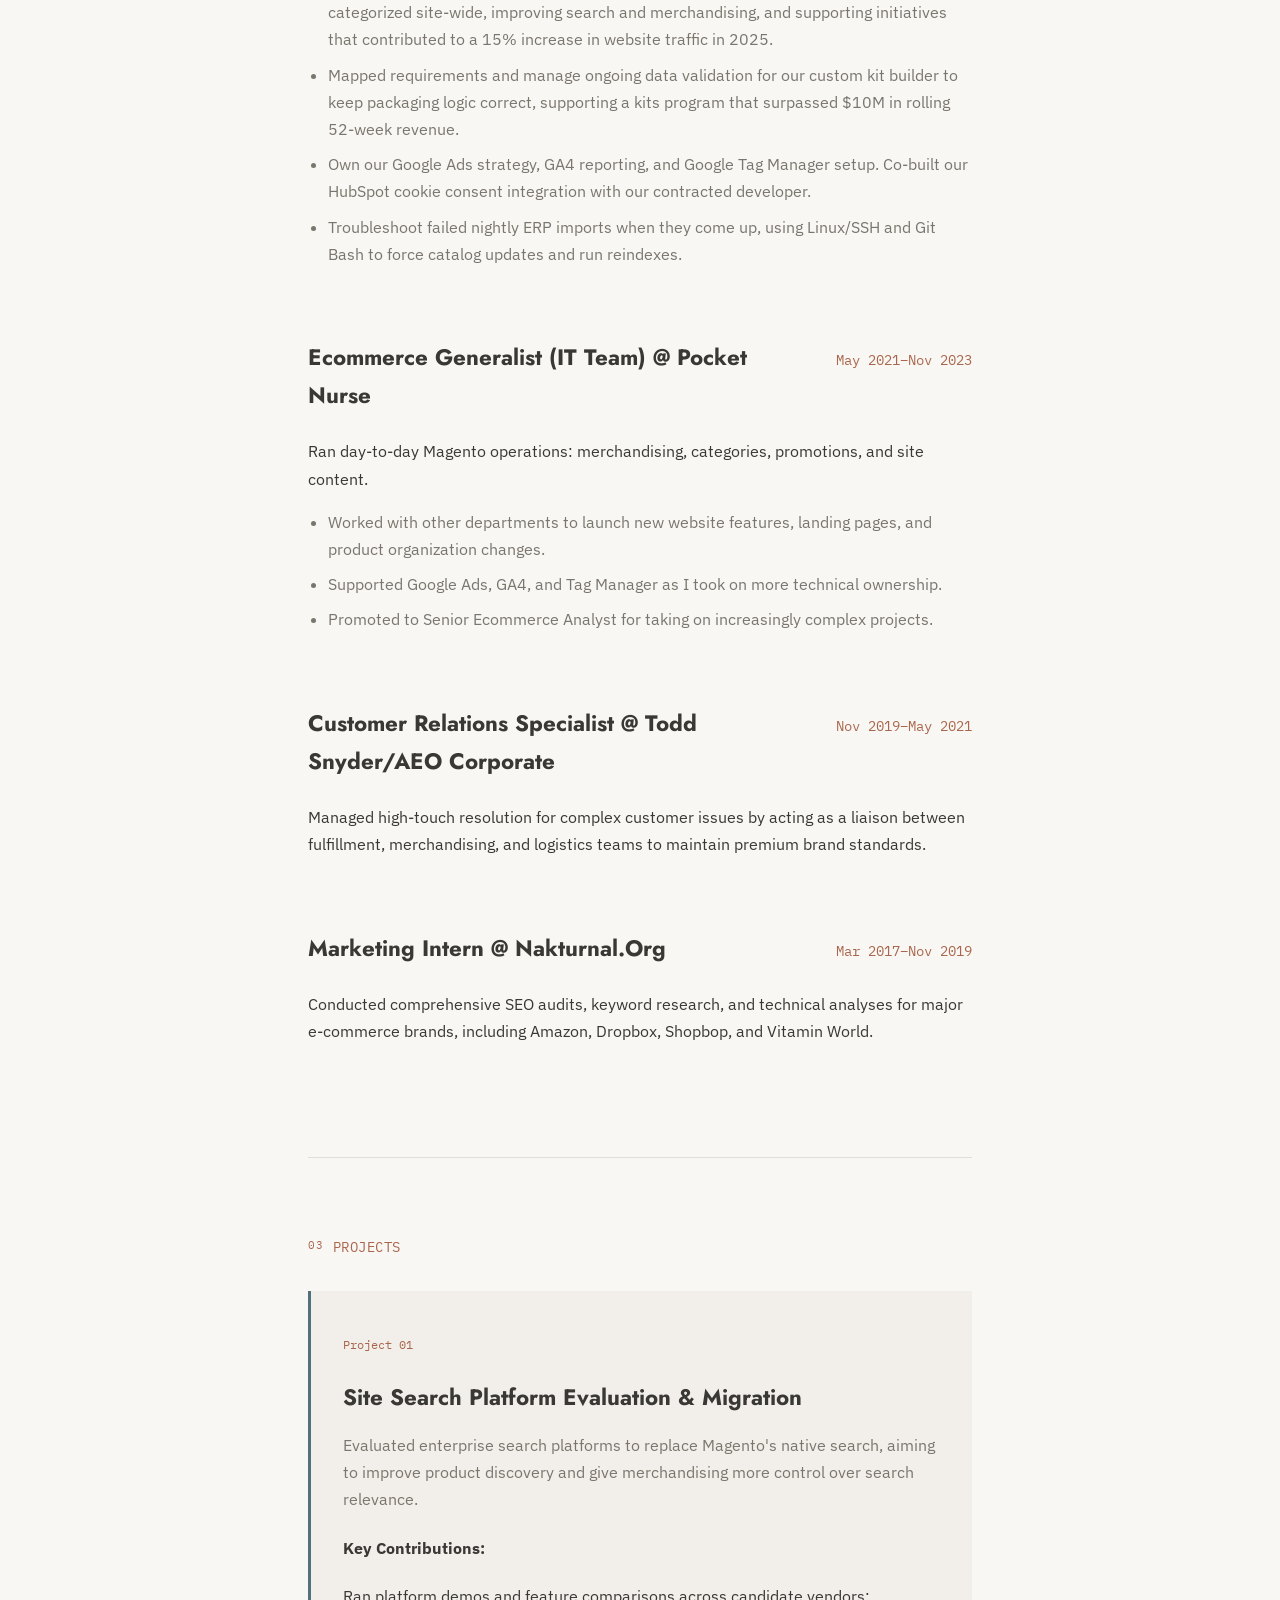
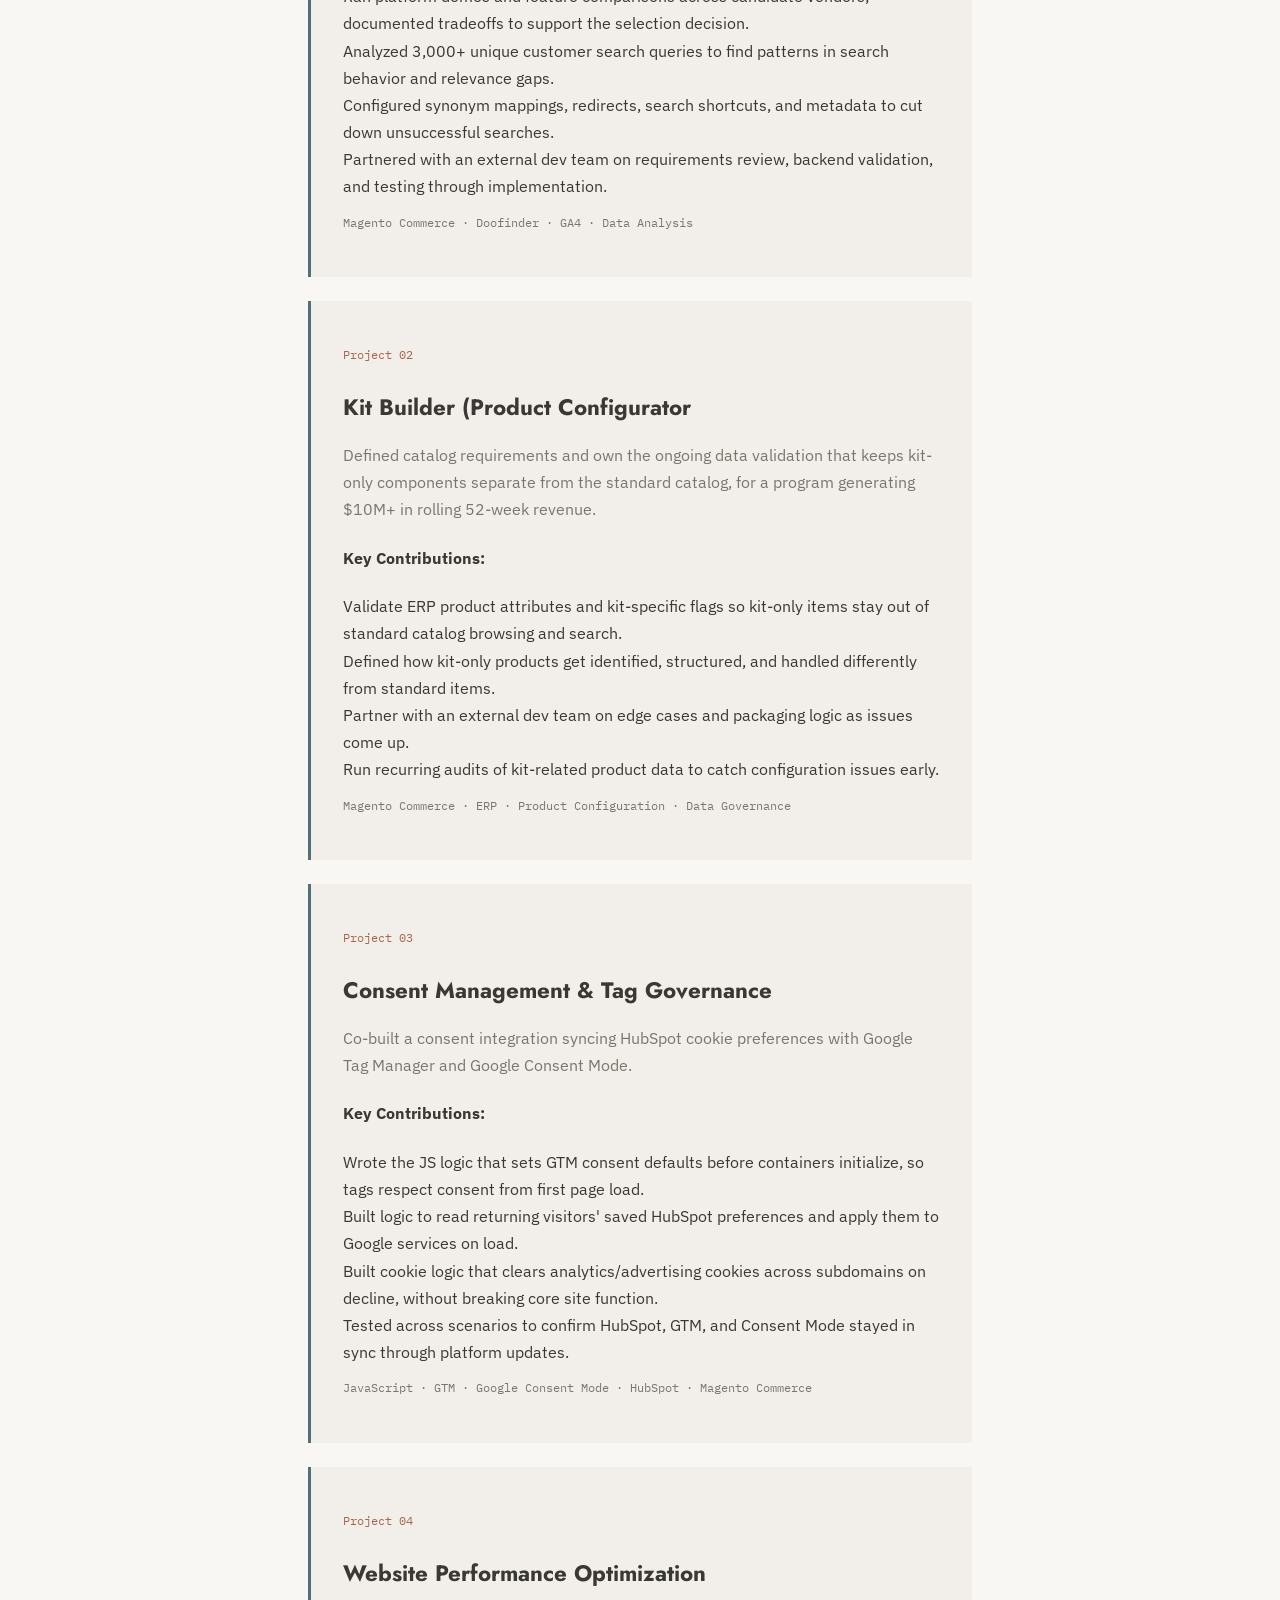
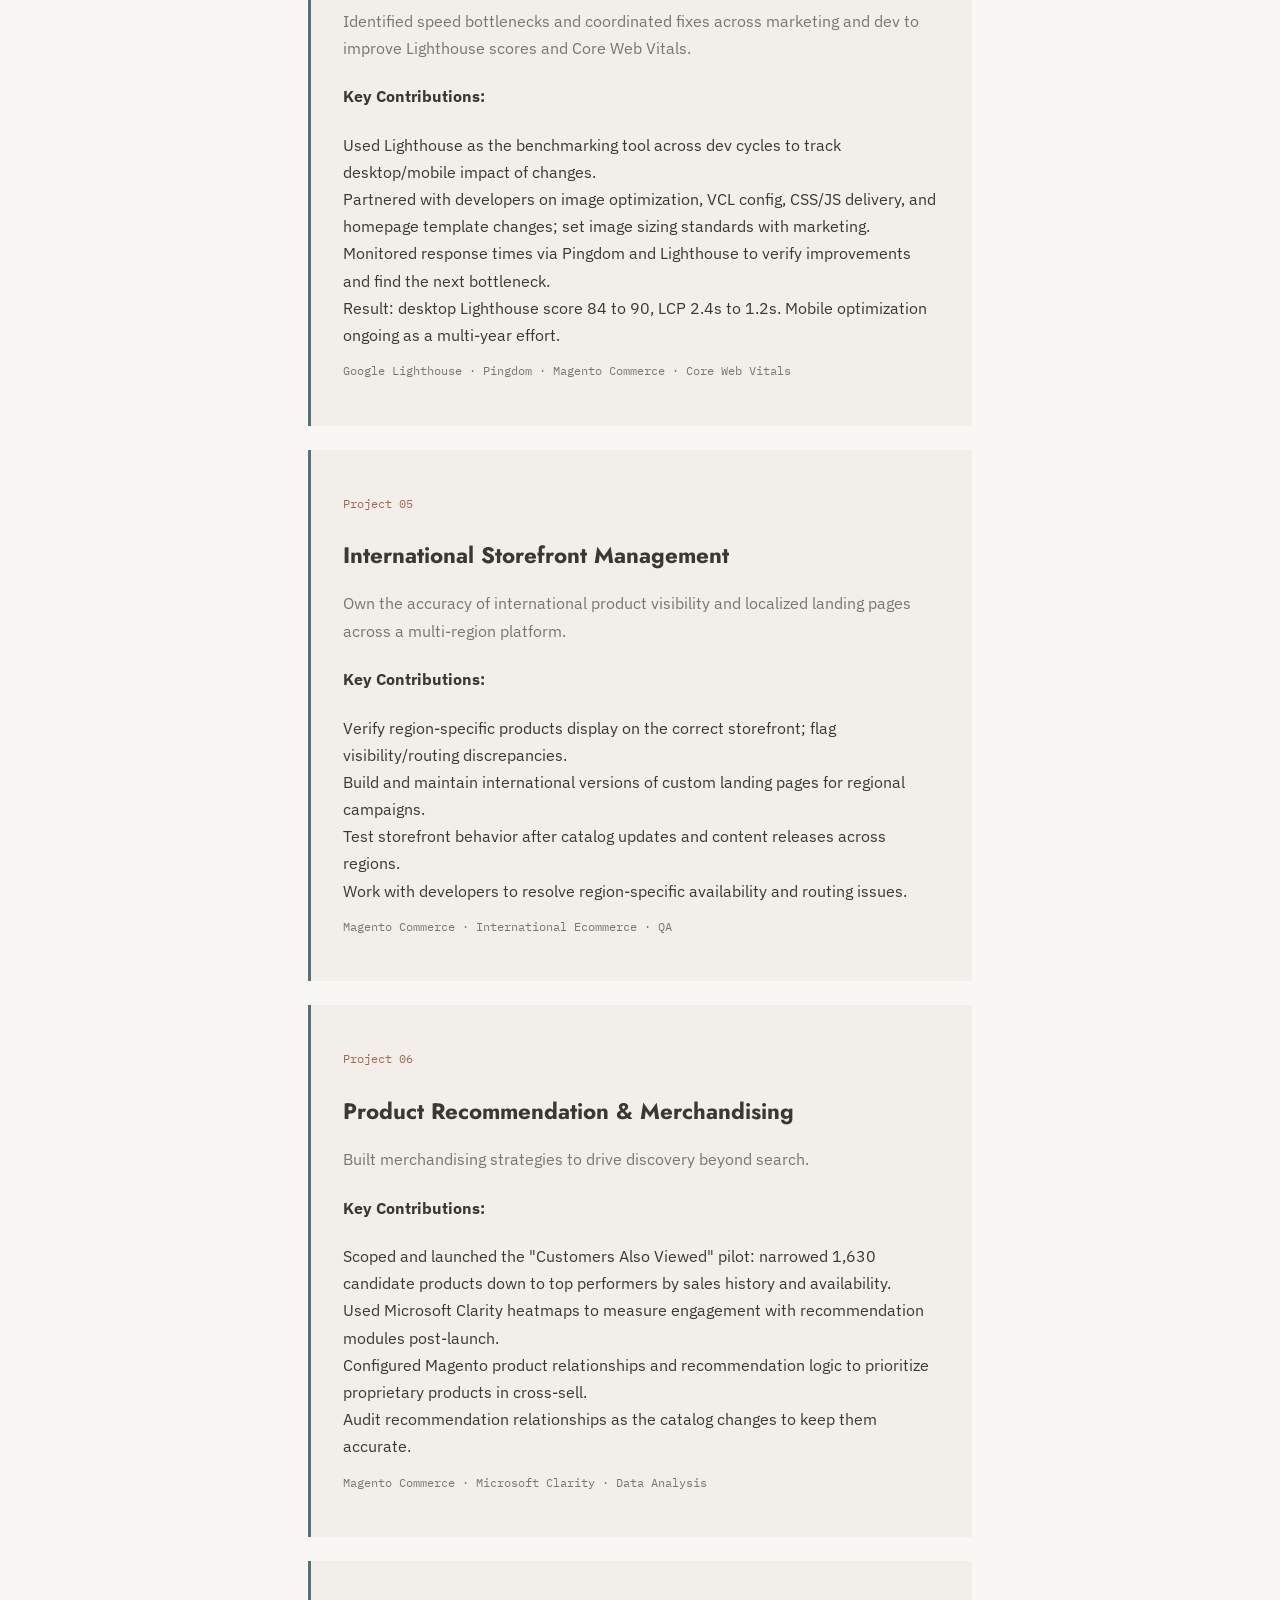
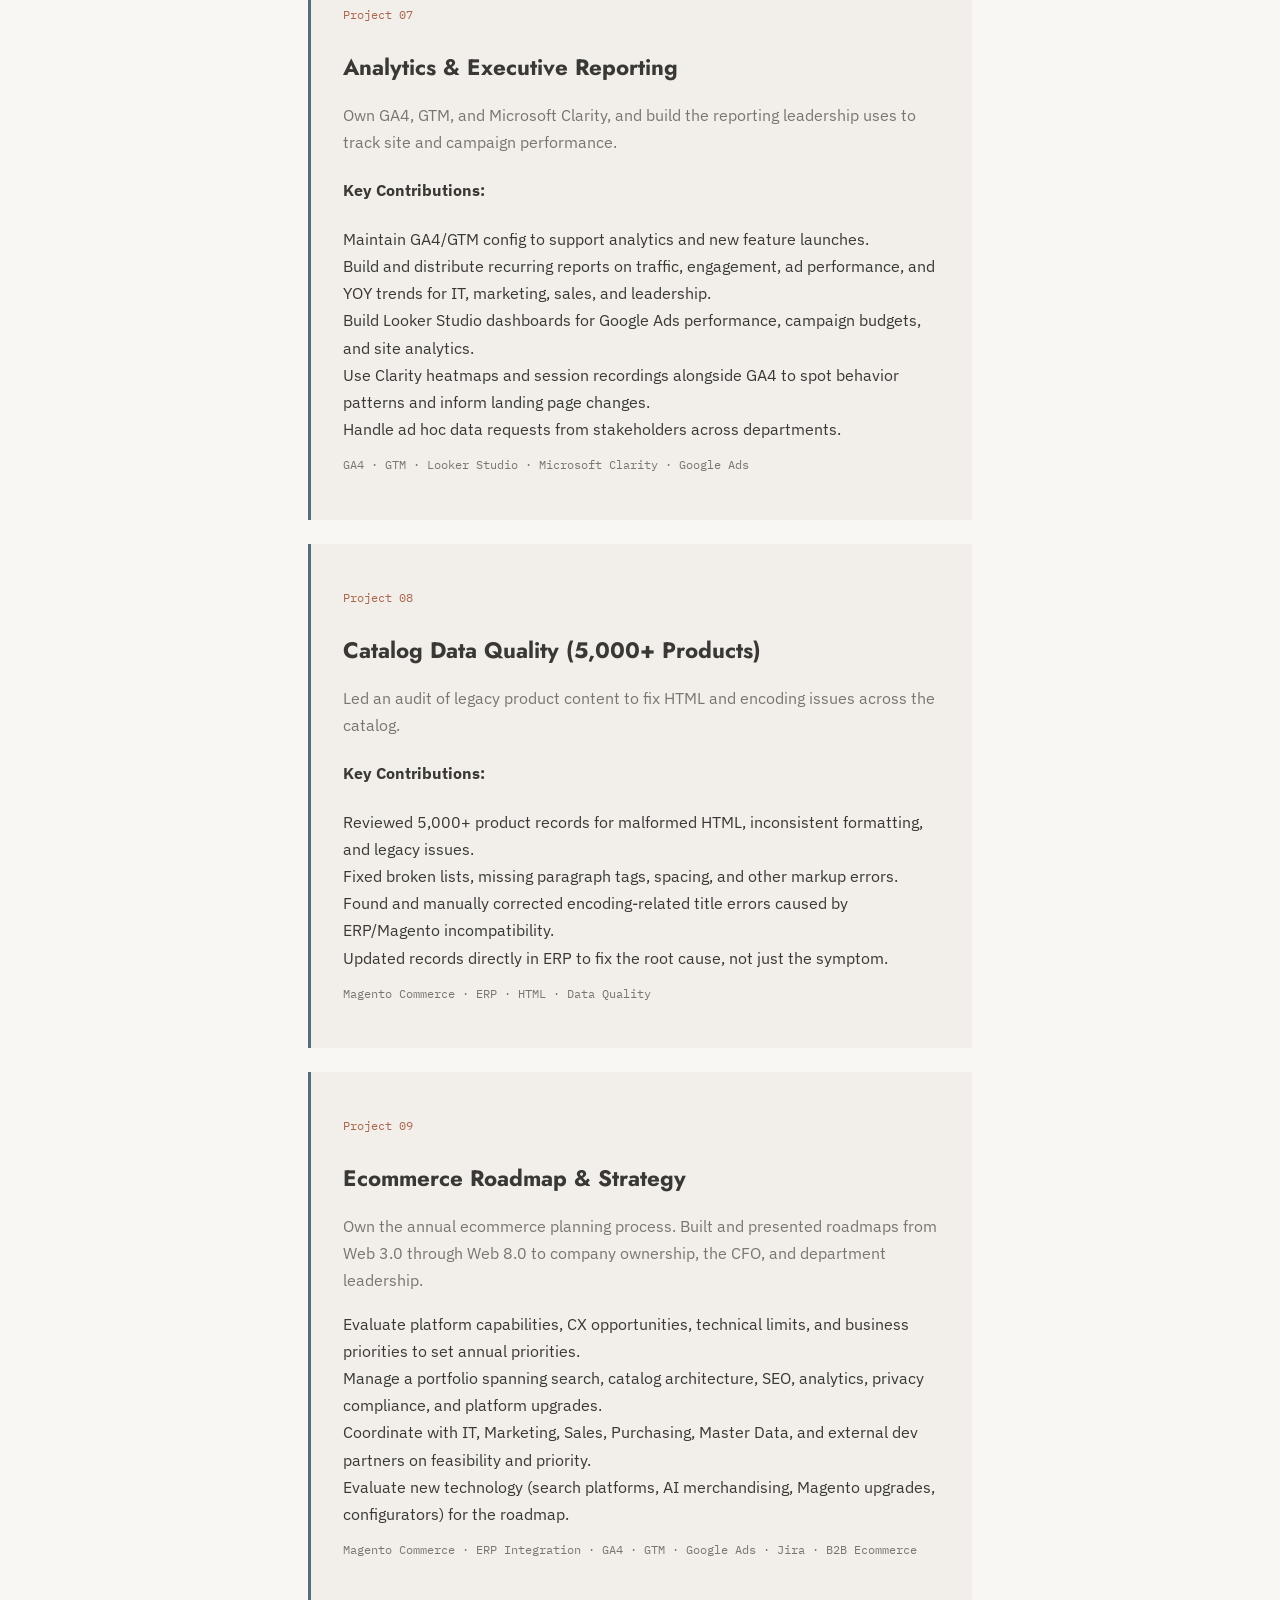
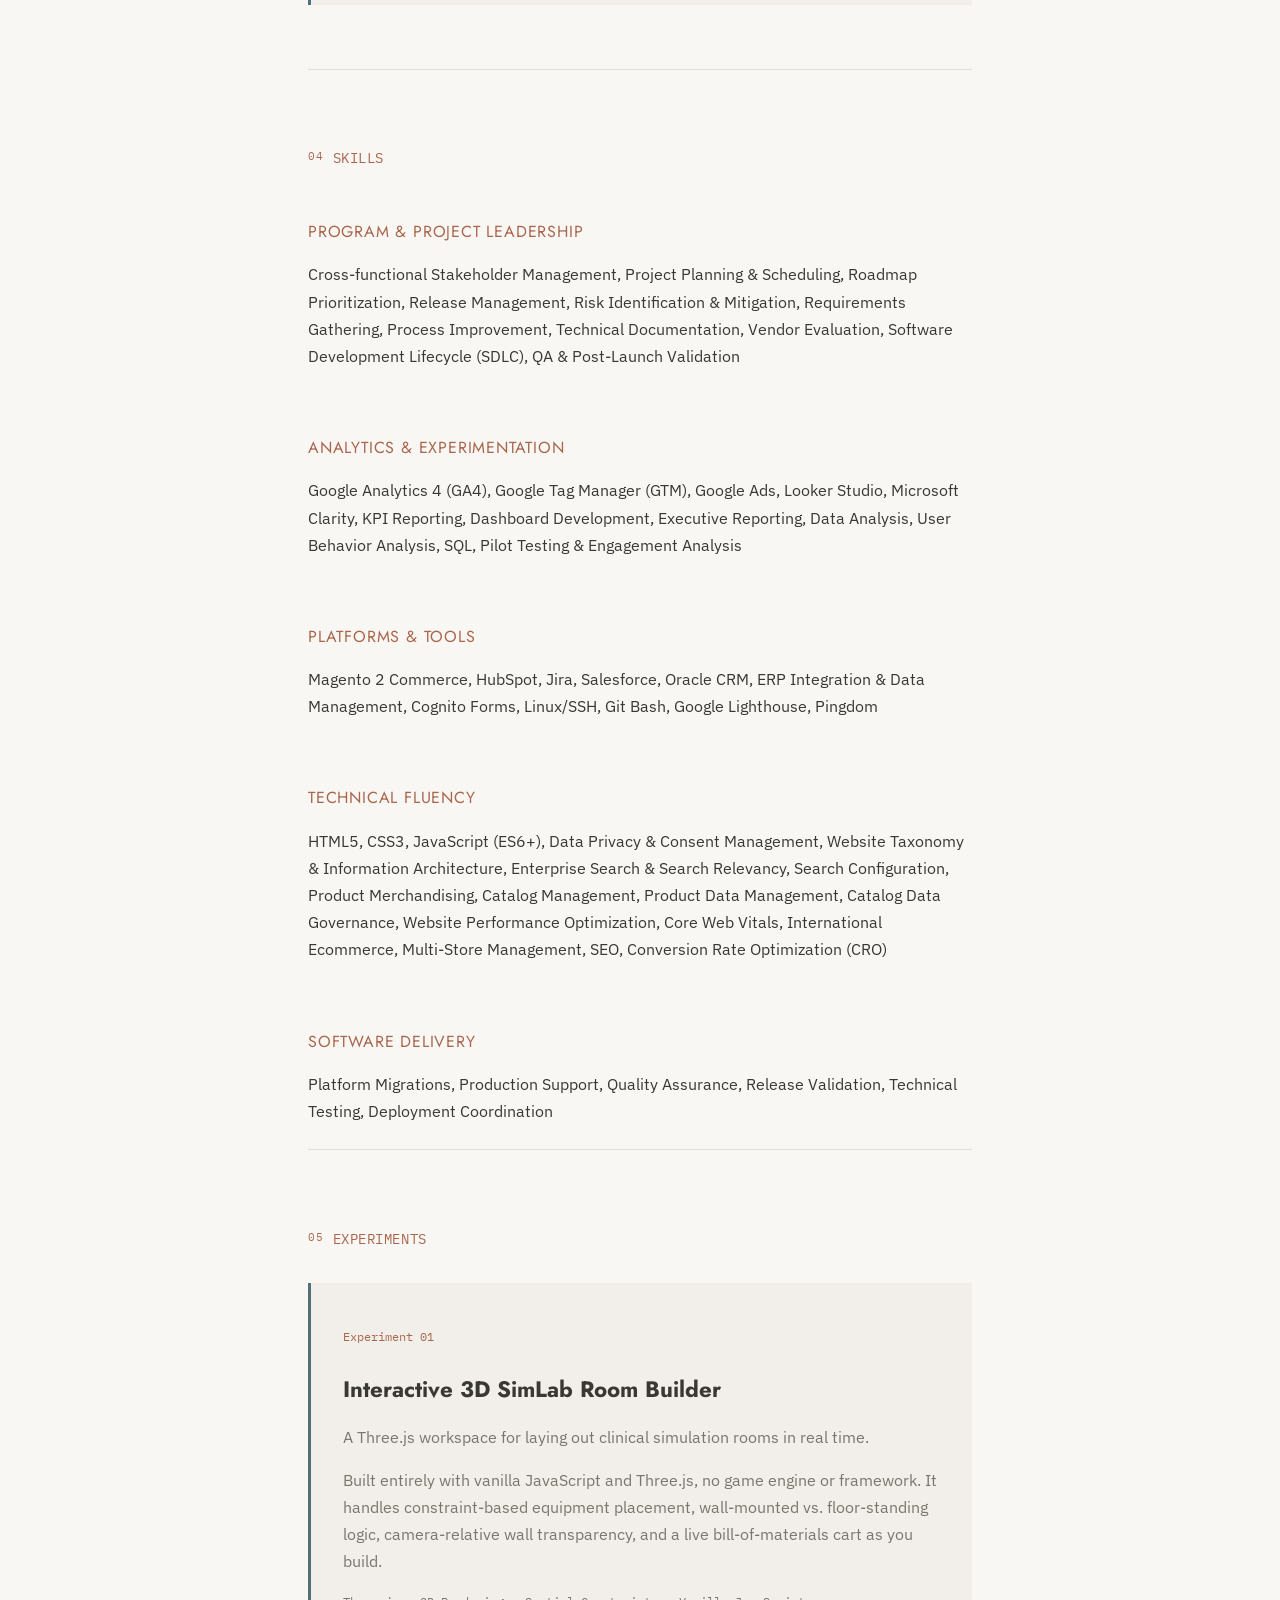
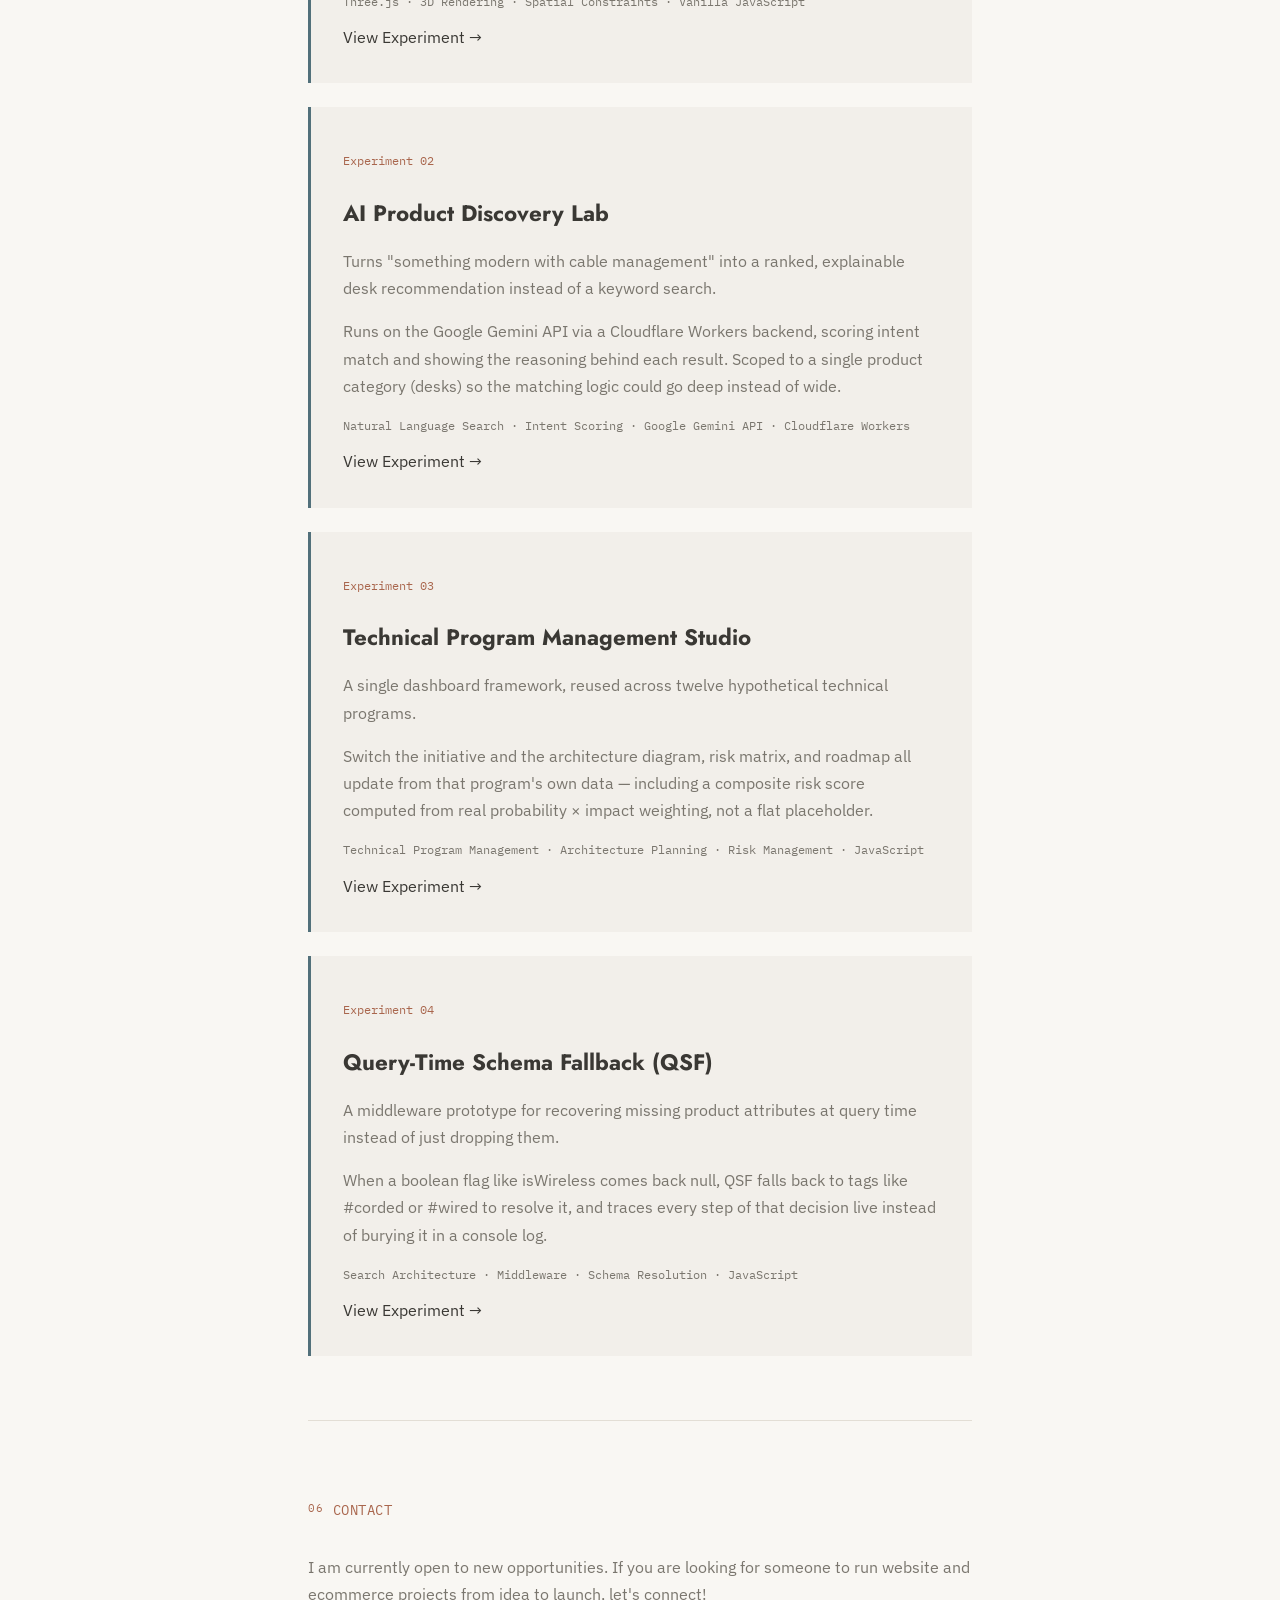
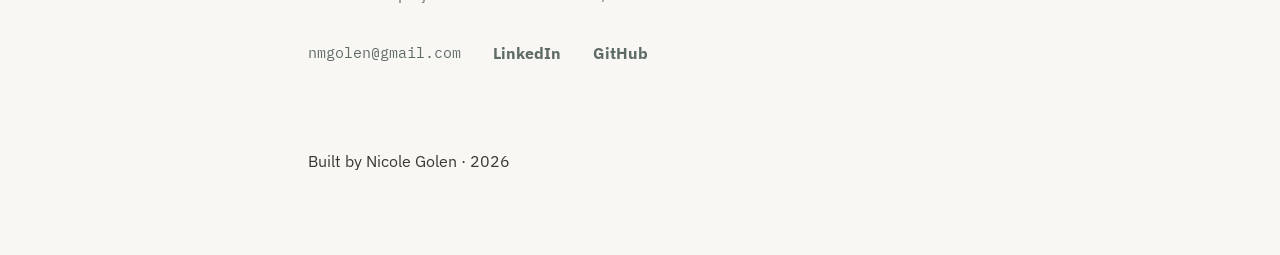
==== commit ce440b01: "Update index.html" ====
--- a/index.html
+++ b/index.html
@@ -488,10 +488,7 @@
 
   <div class="project-contributions">
 
-    <h4>Key Contributions:</h4>
-
     <ul>
-
       <li>Evaluate platform capabilities, CX opportunities, technical limits, and business priorities to set annual priorities.</li>
       <li>Manage a portfolio spanning search, catalog architecture, SEO, analytics, privacy compliance, and platform upgrades.</li>
       <li>Coordinate with IT, Marketing, Sales, Purchasing, Master Data, and external dev partners on feasibility and priority.</li>
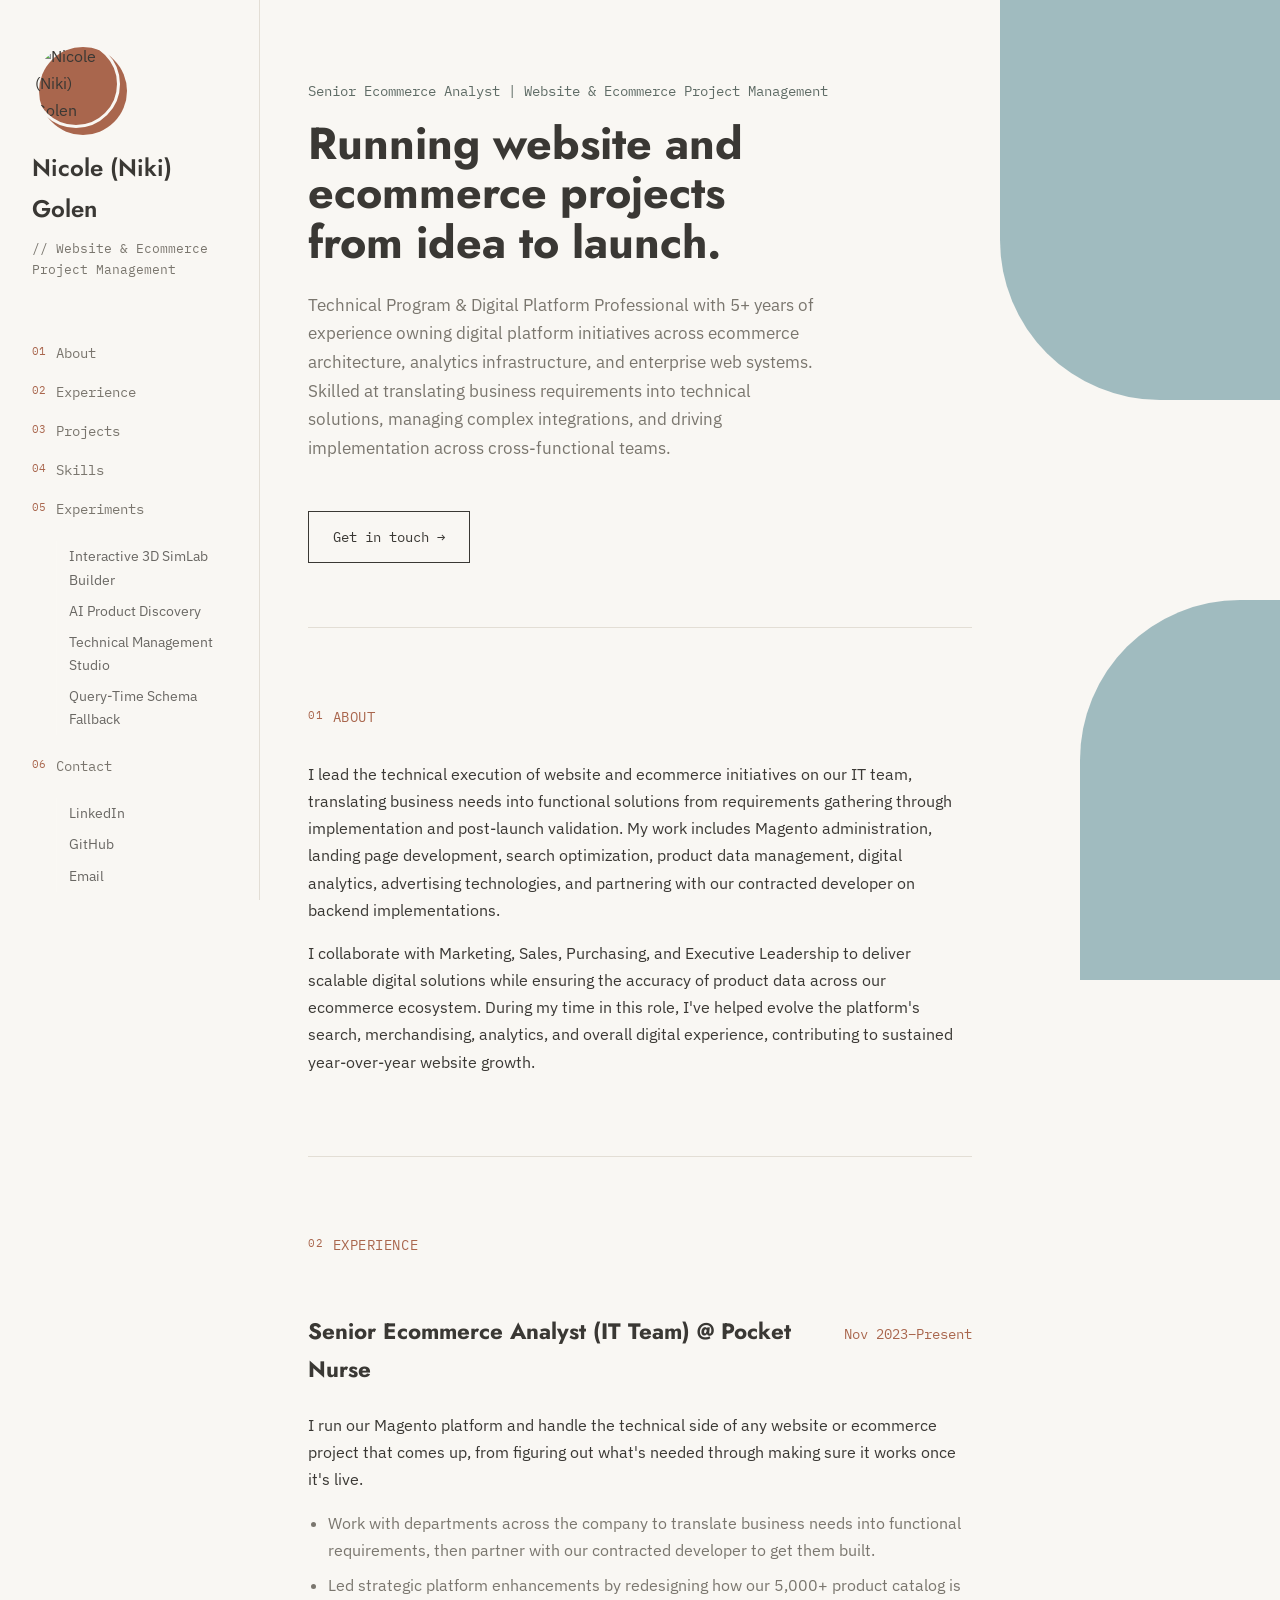
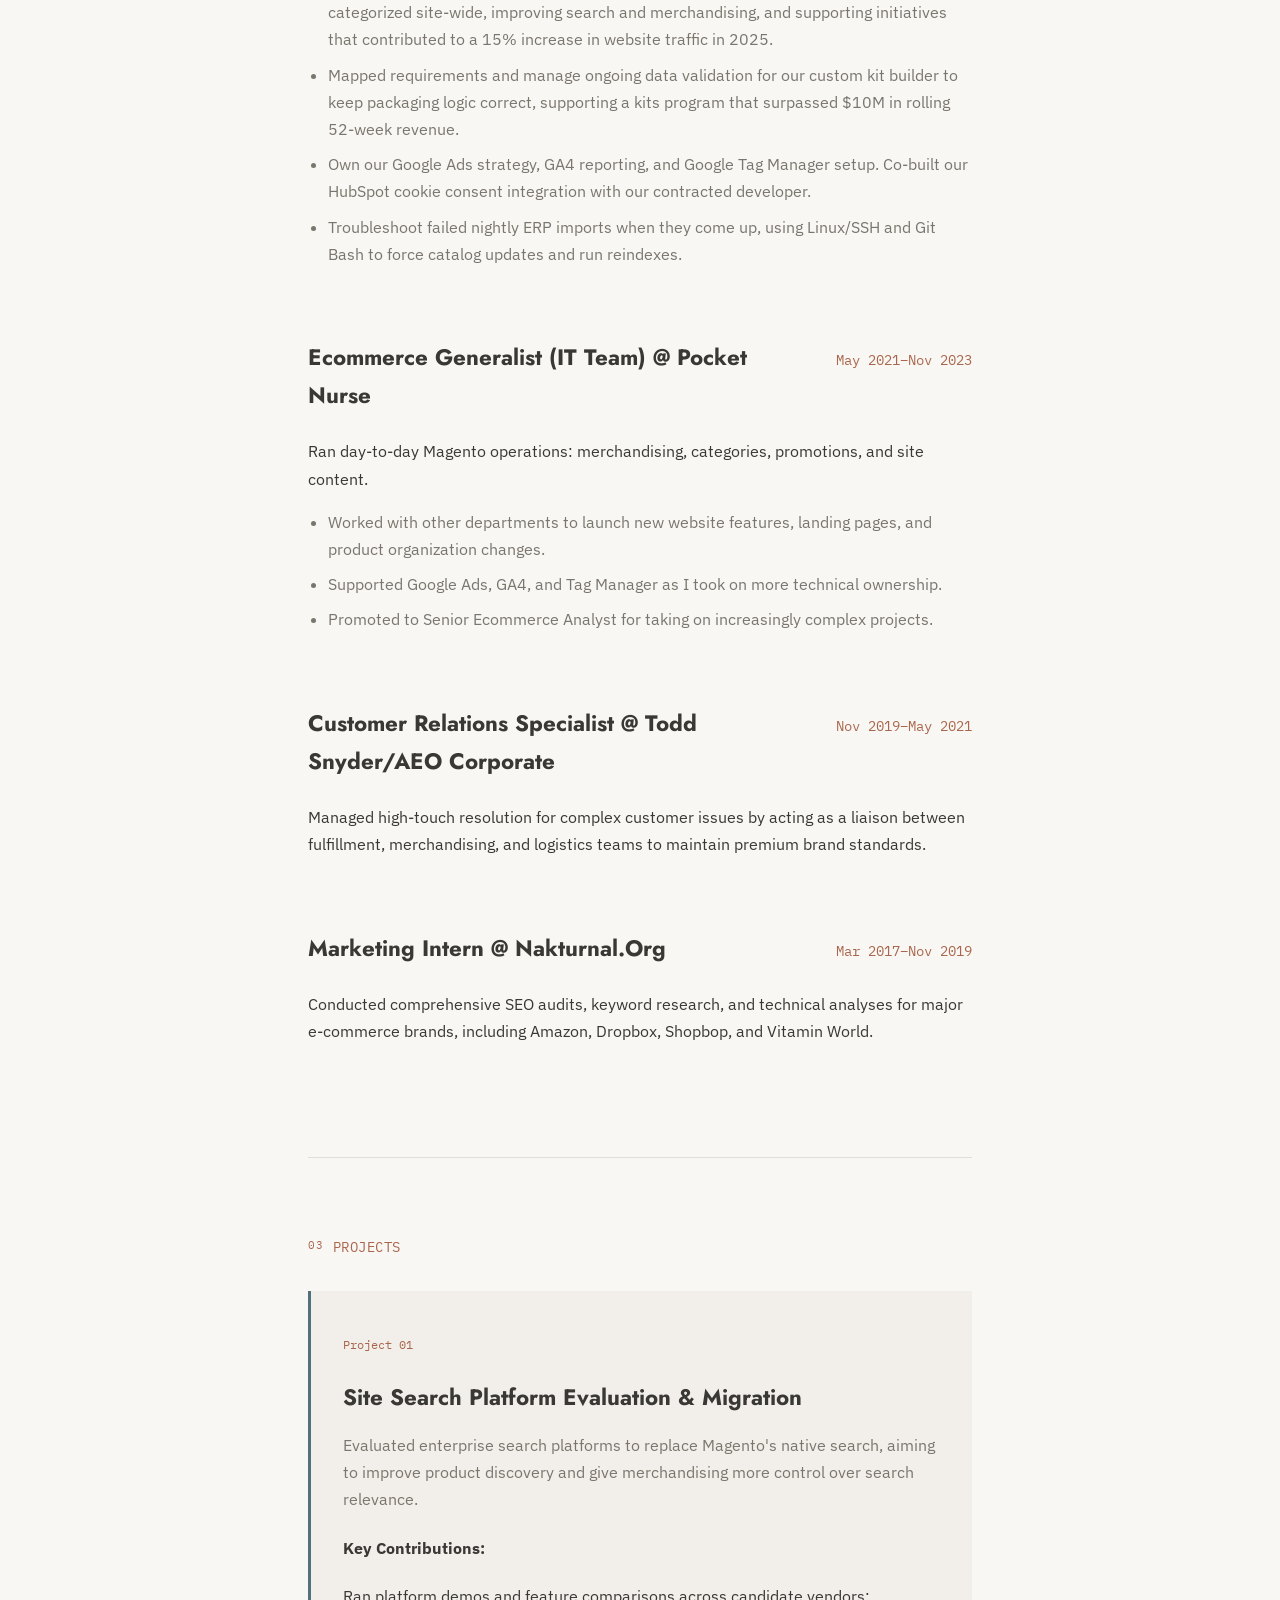
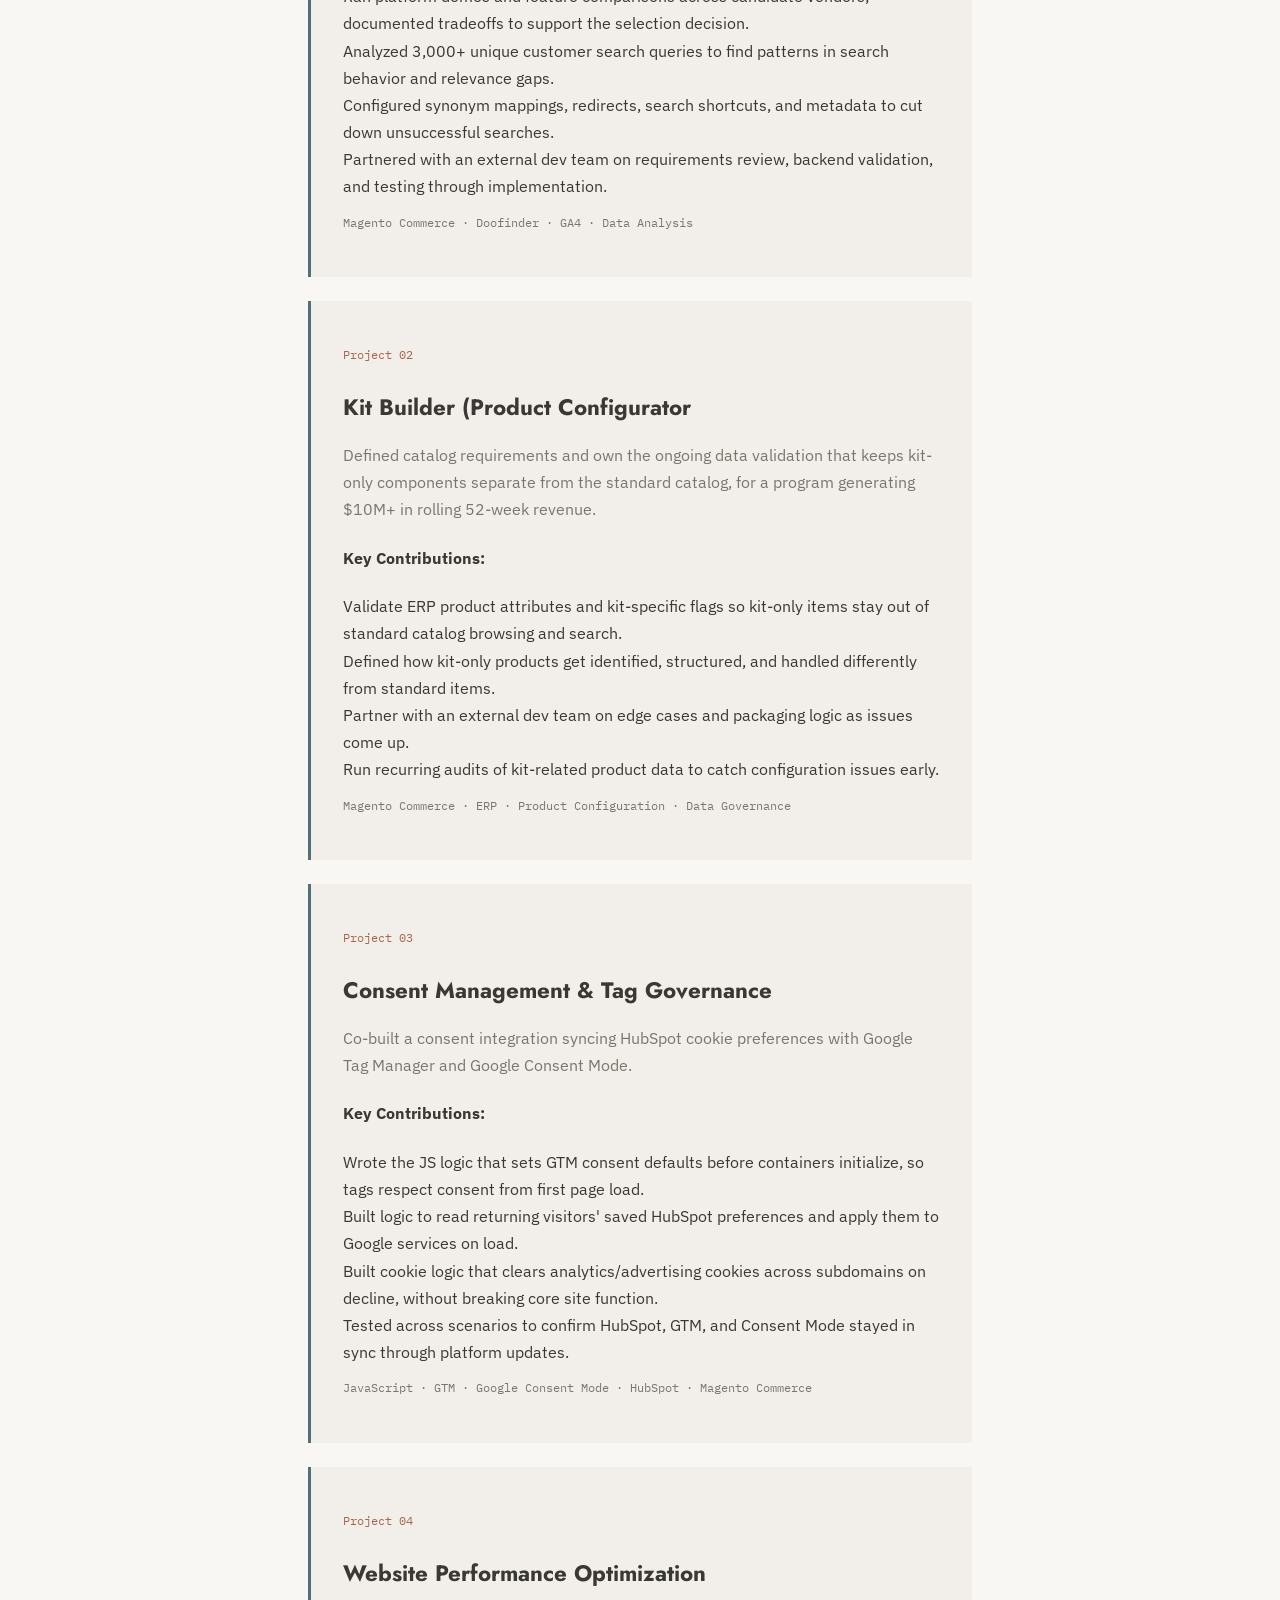
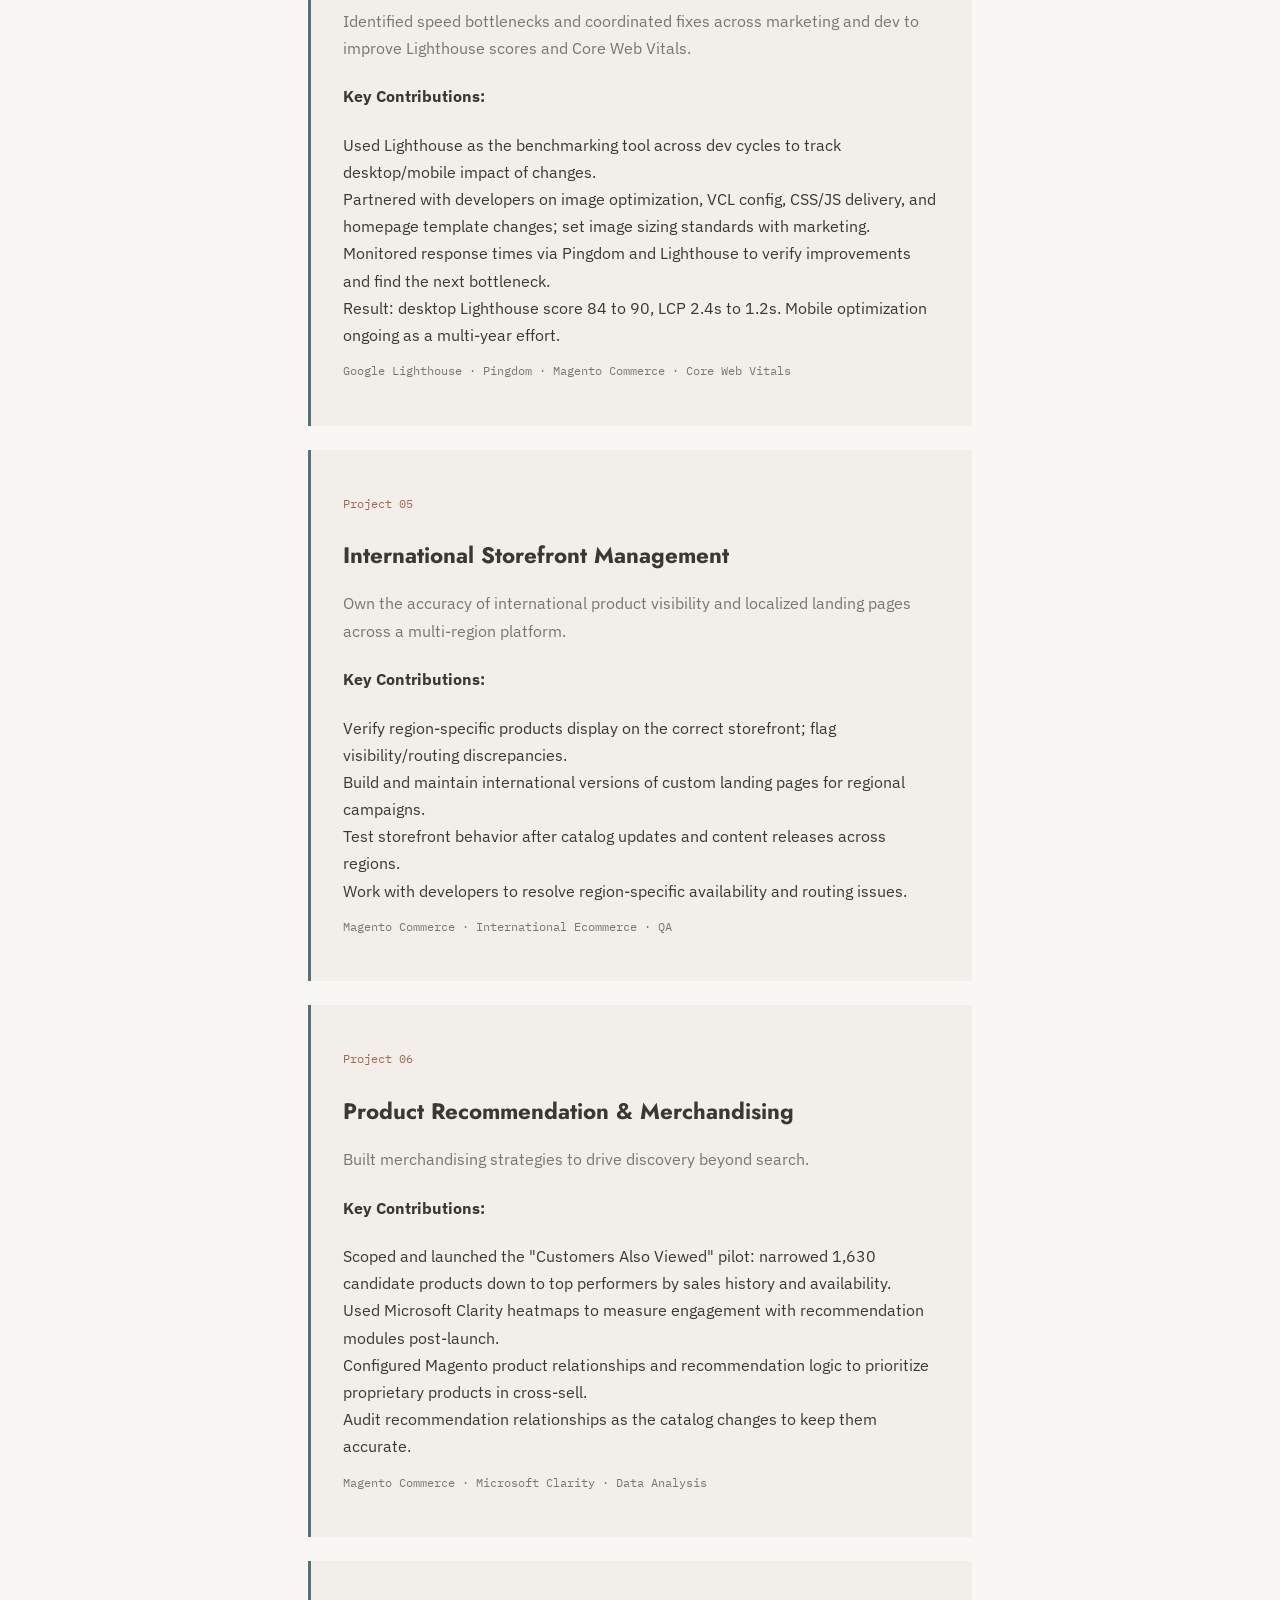
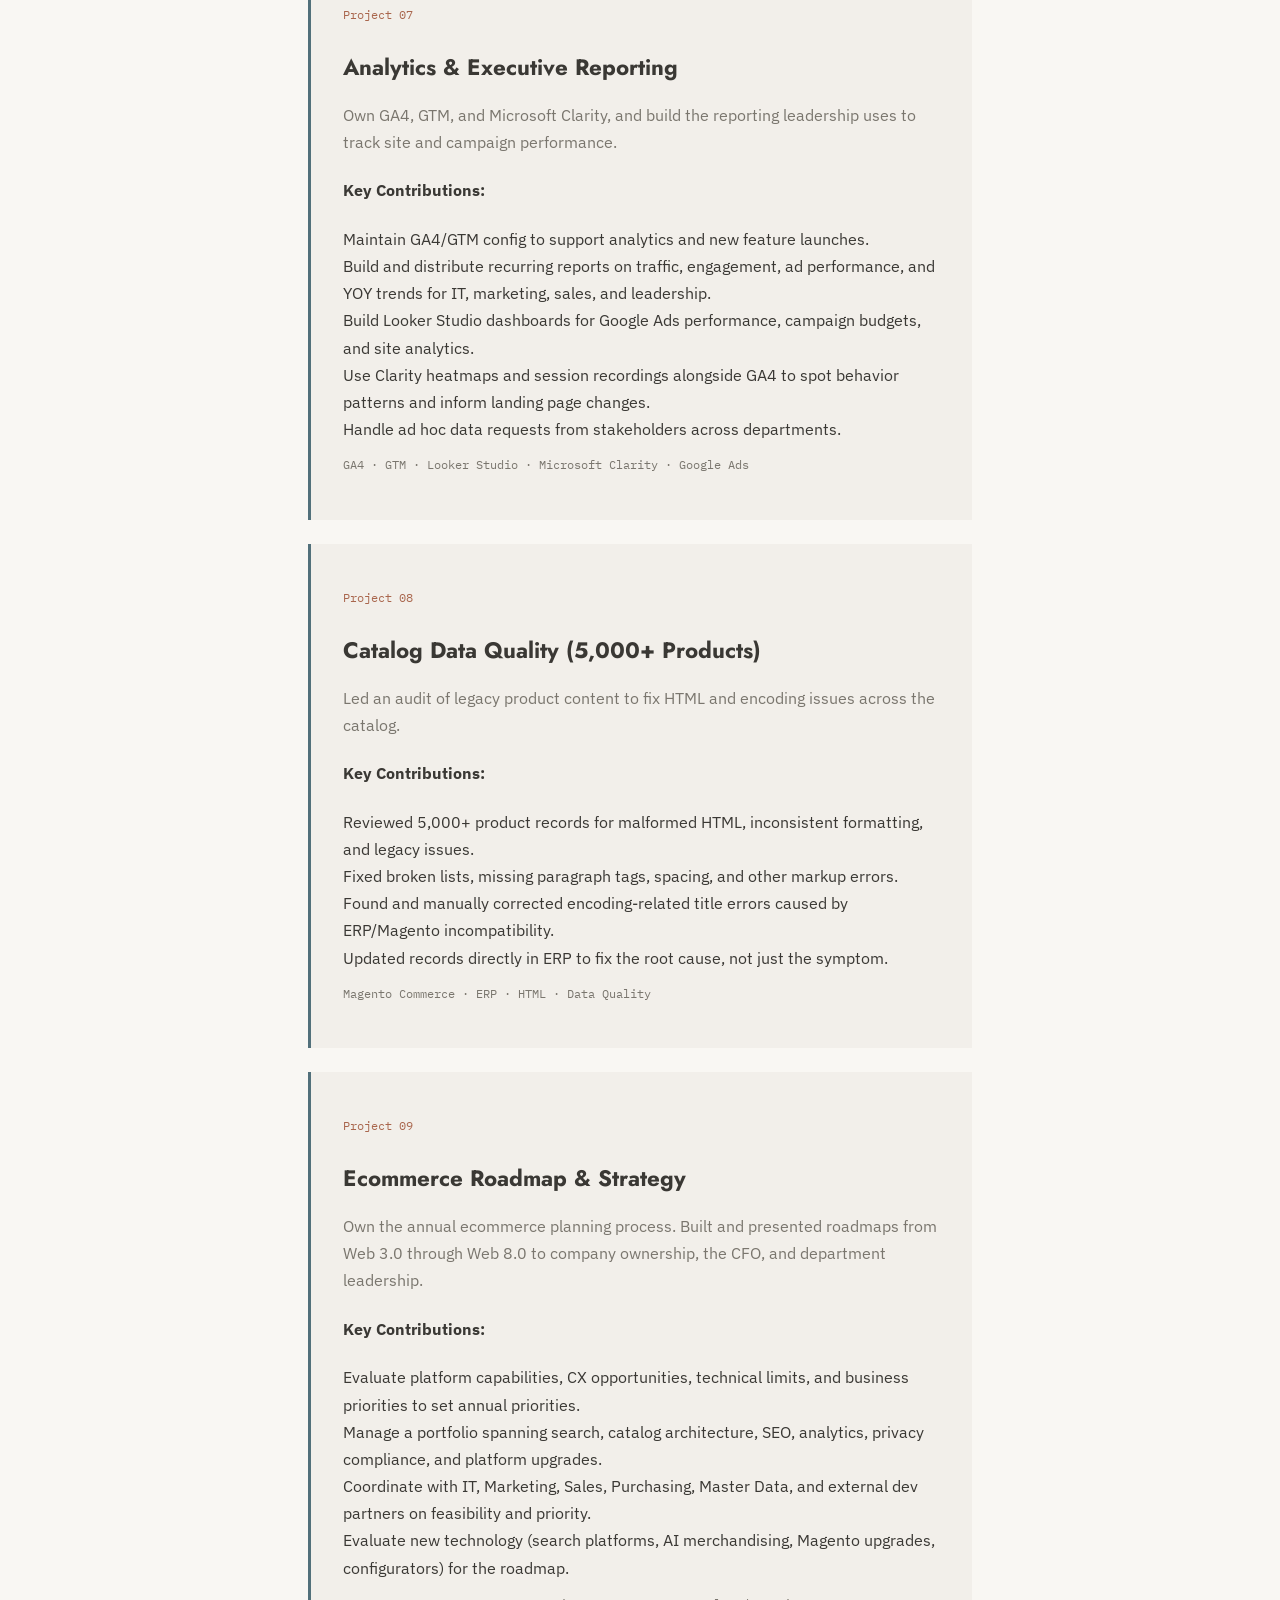
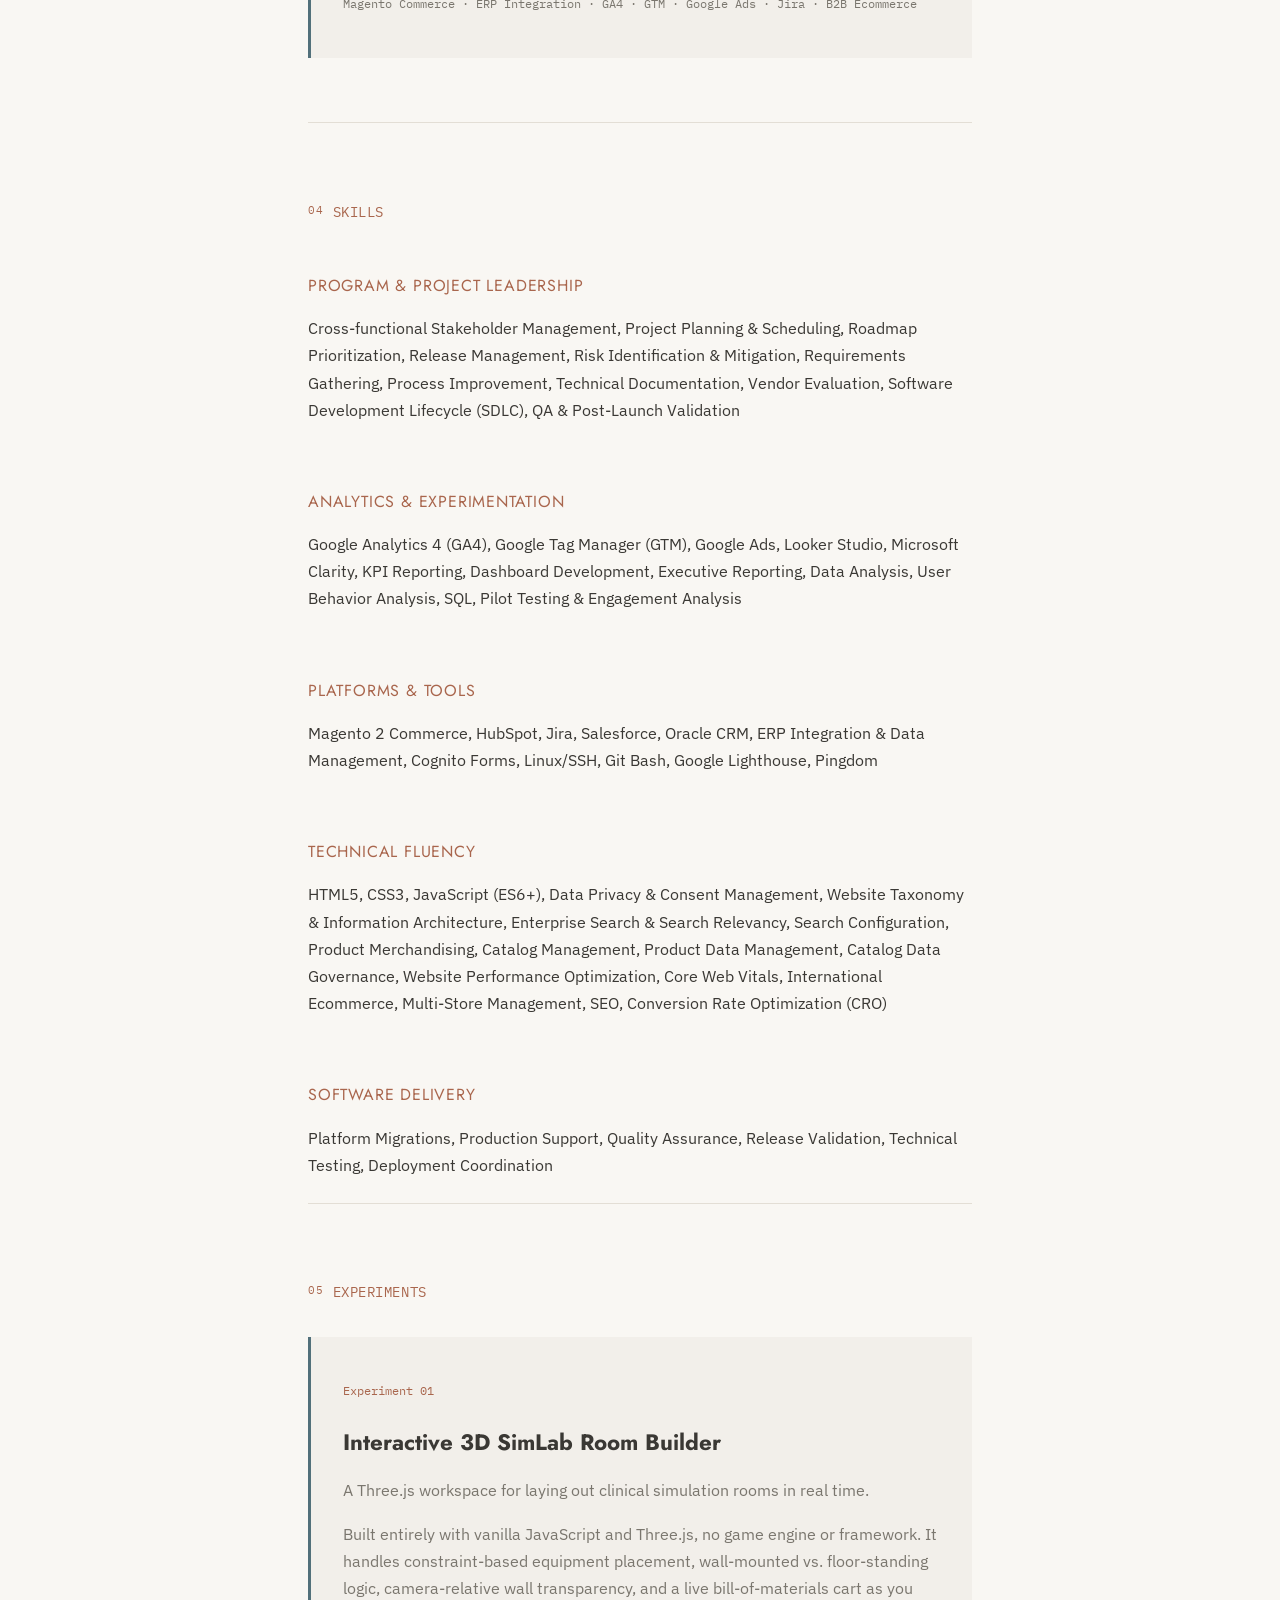
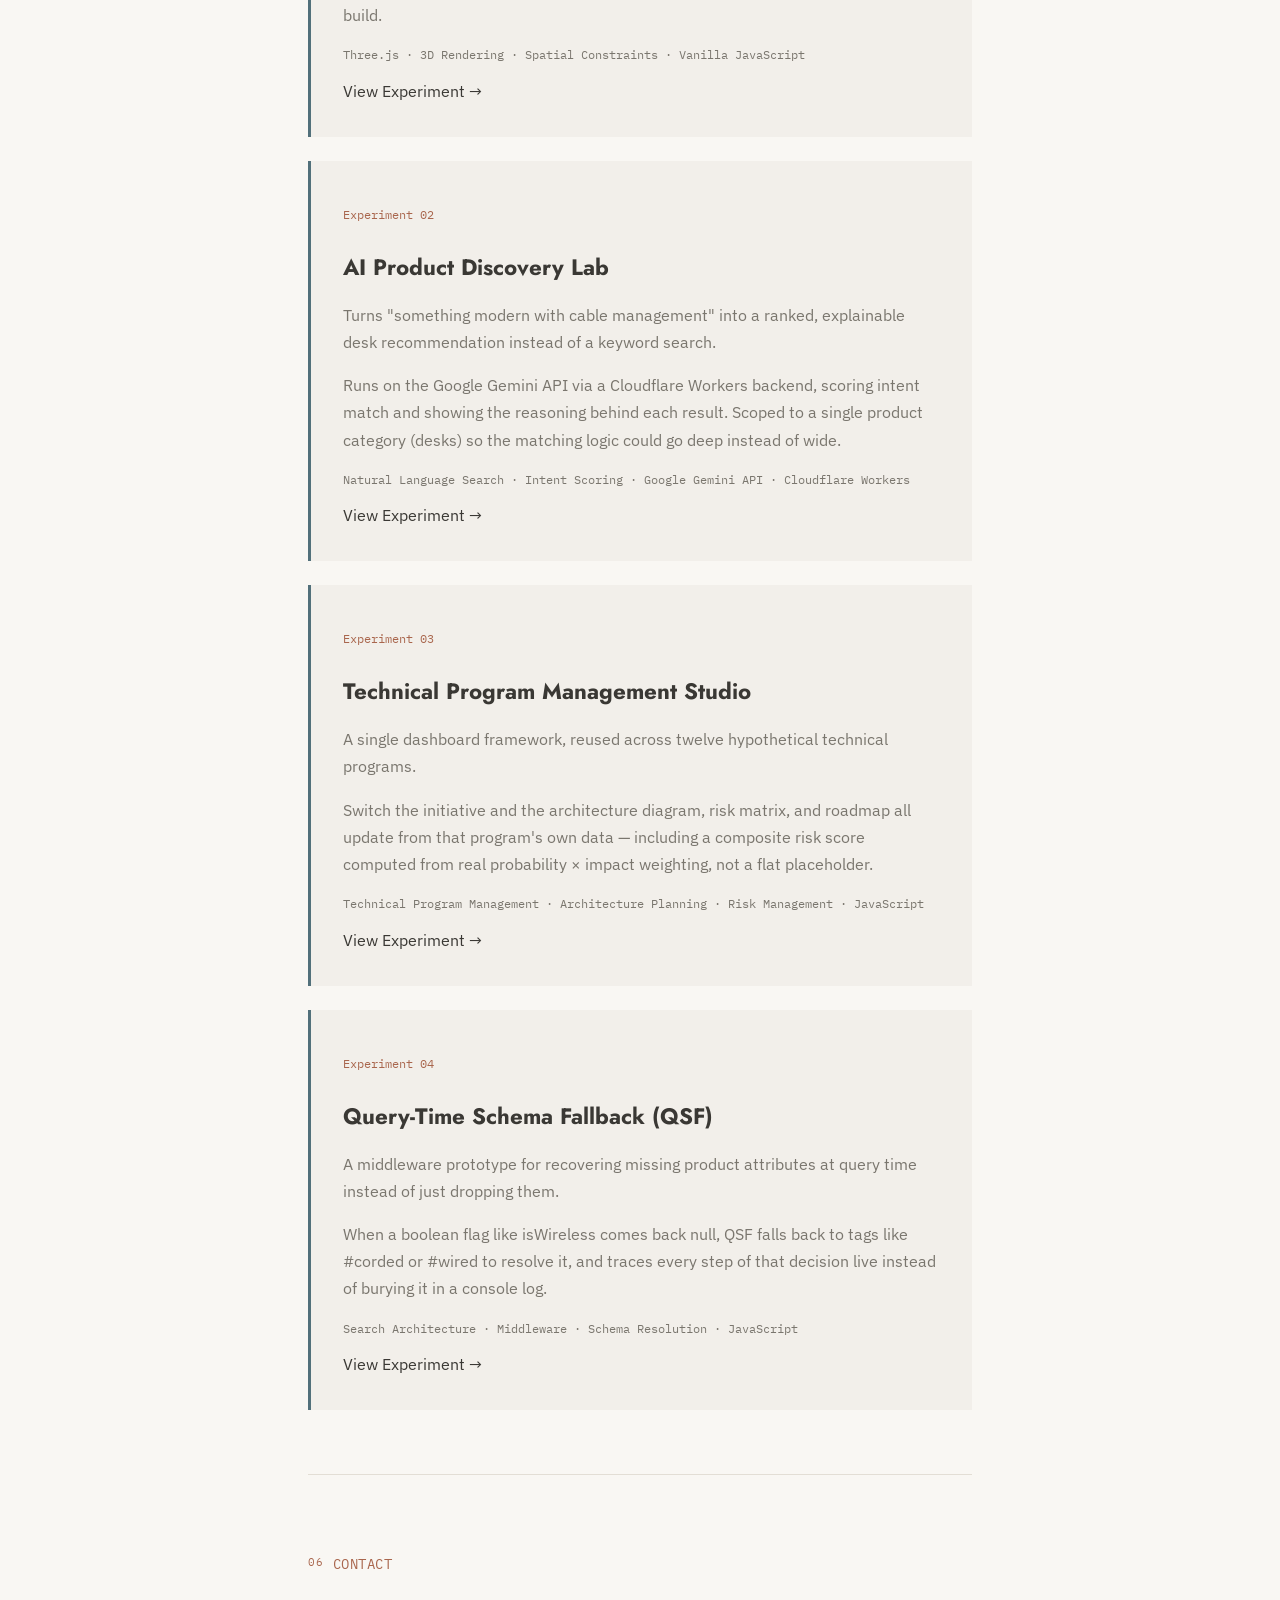
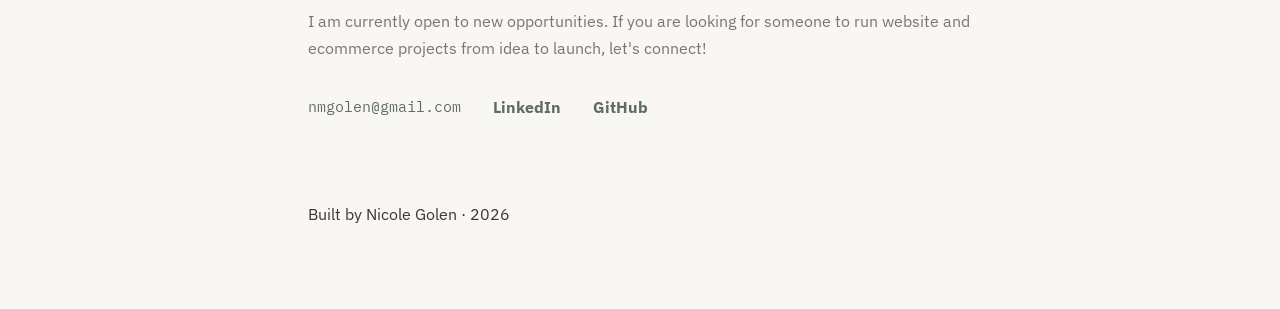
==== commit 19ac4118: "Update index.html" ====
--- a/index.html
+++ b/index.html
@@ -487,6 +487,8 @@
 
 
   <div class="project-contributions">
+
+    <h4>Key Contributions:</h4>
 
     <ul>
       <li>Evaluate platform capabilities, CX opportunities, technical limits, and business priorities to set annual priorities.</li>
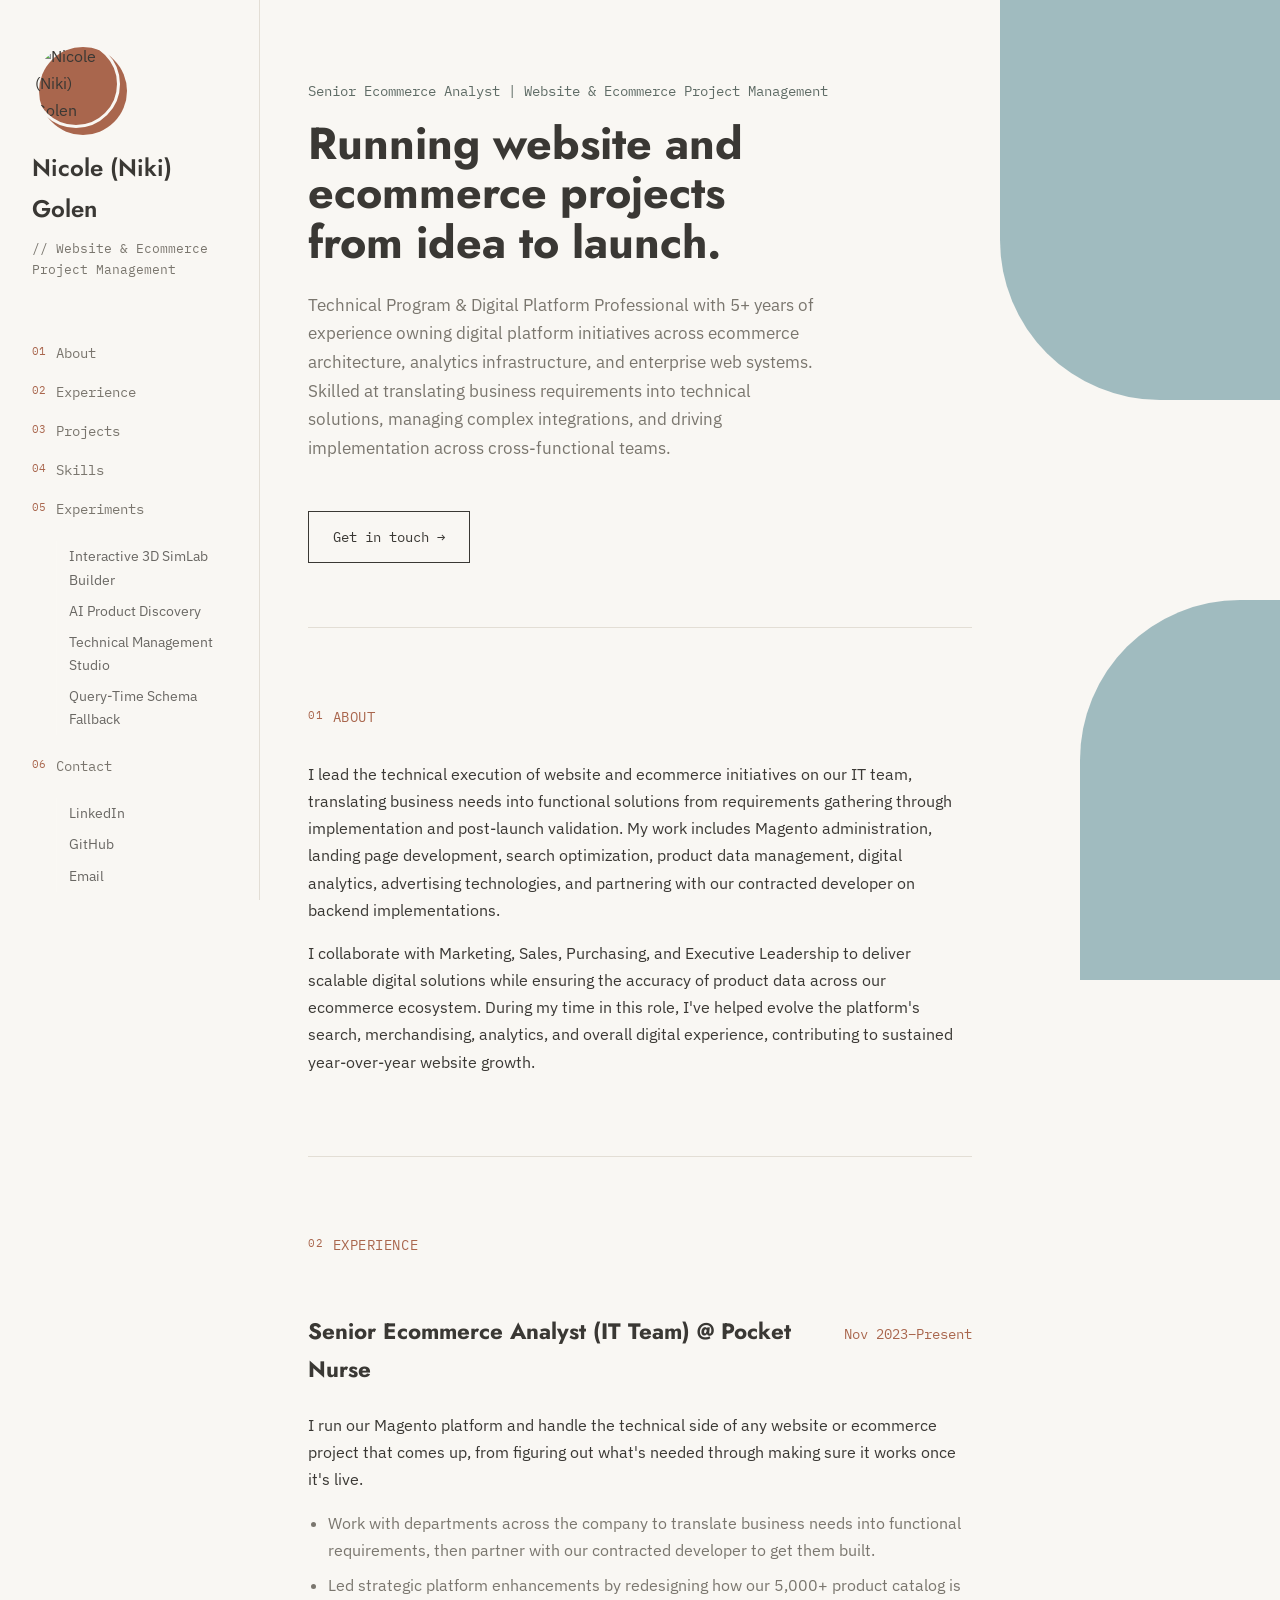
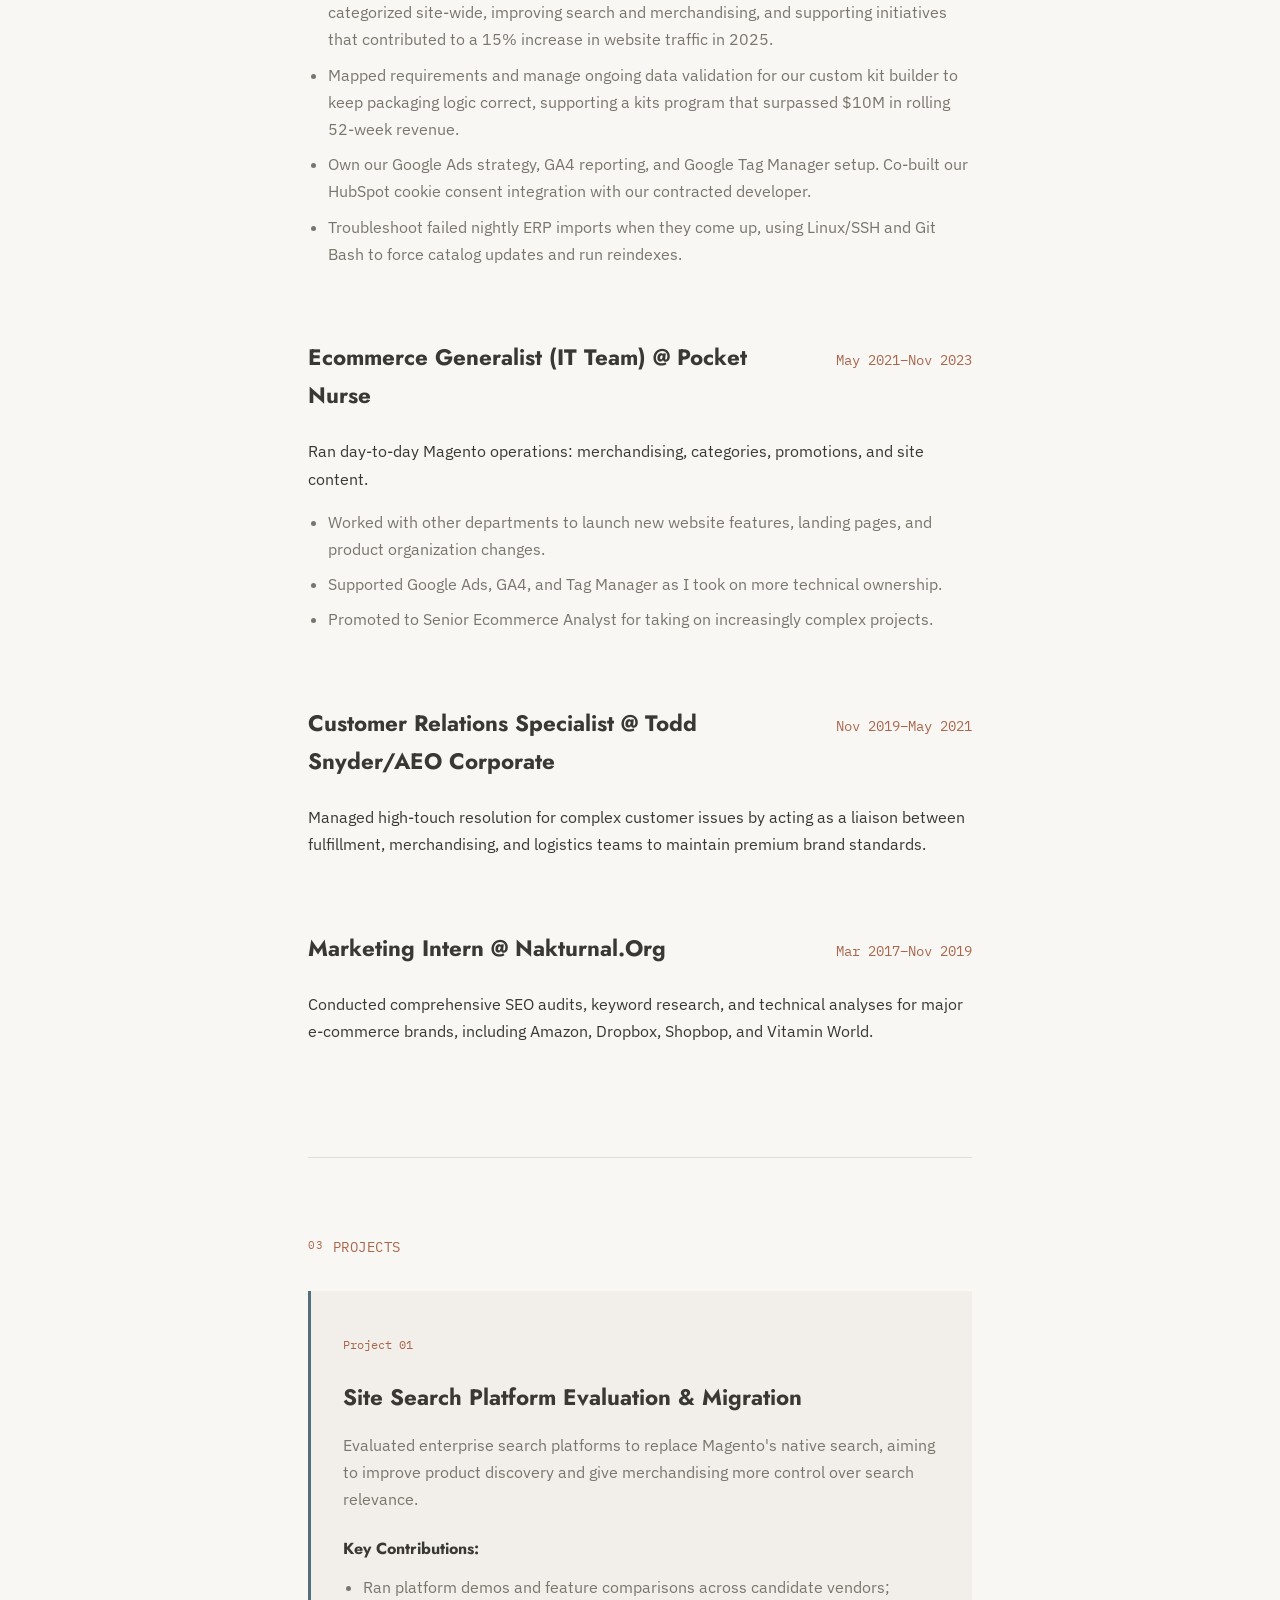
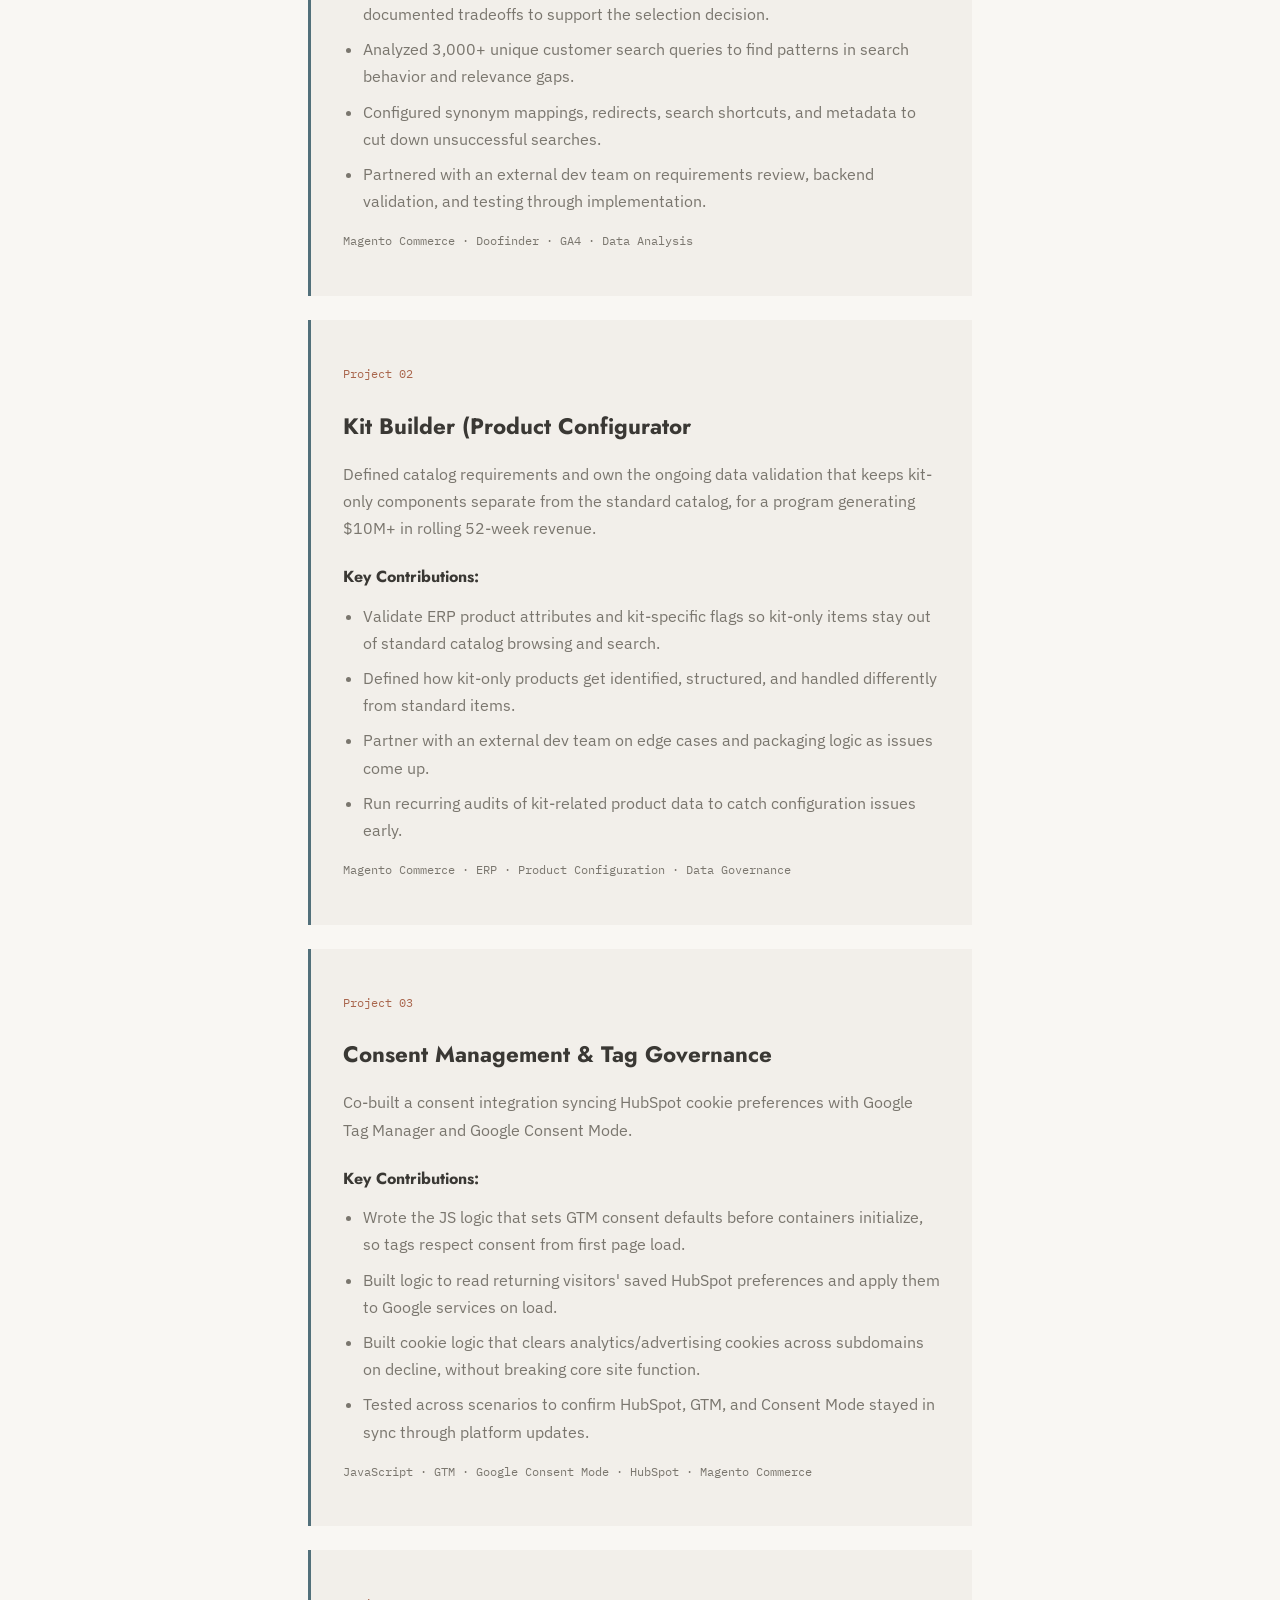
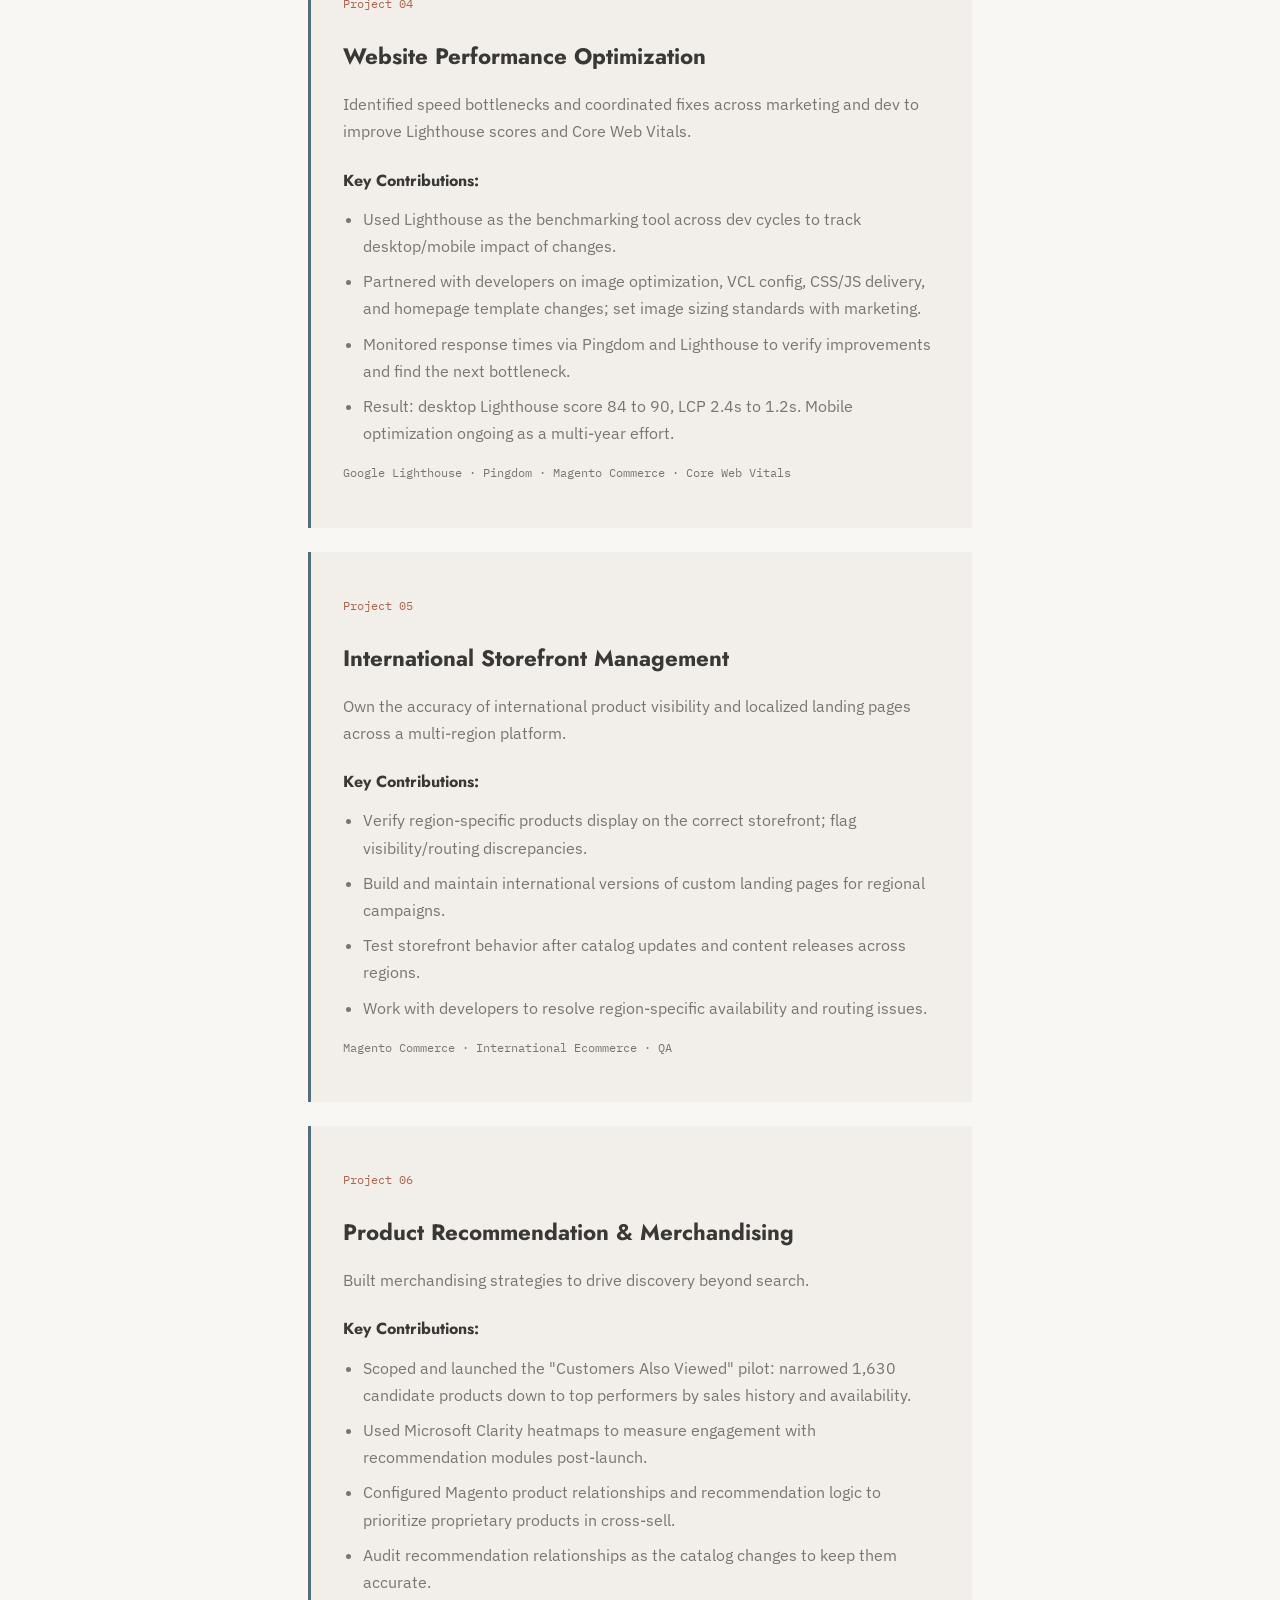
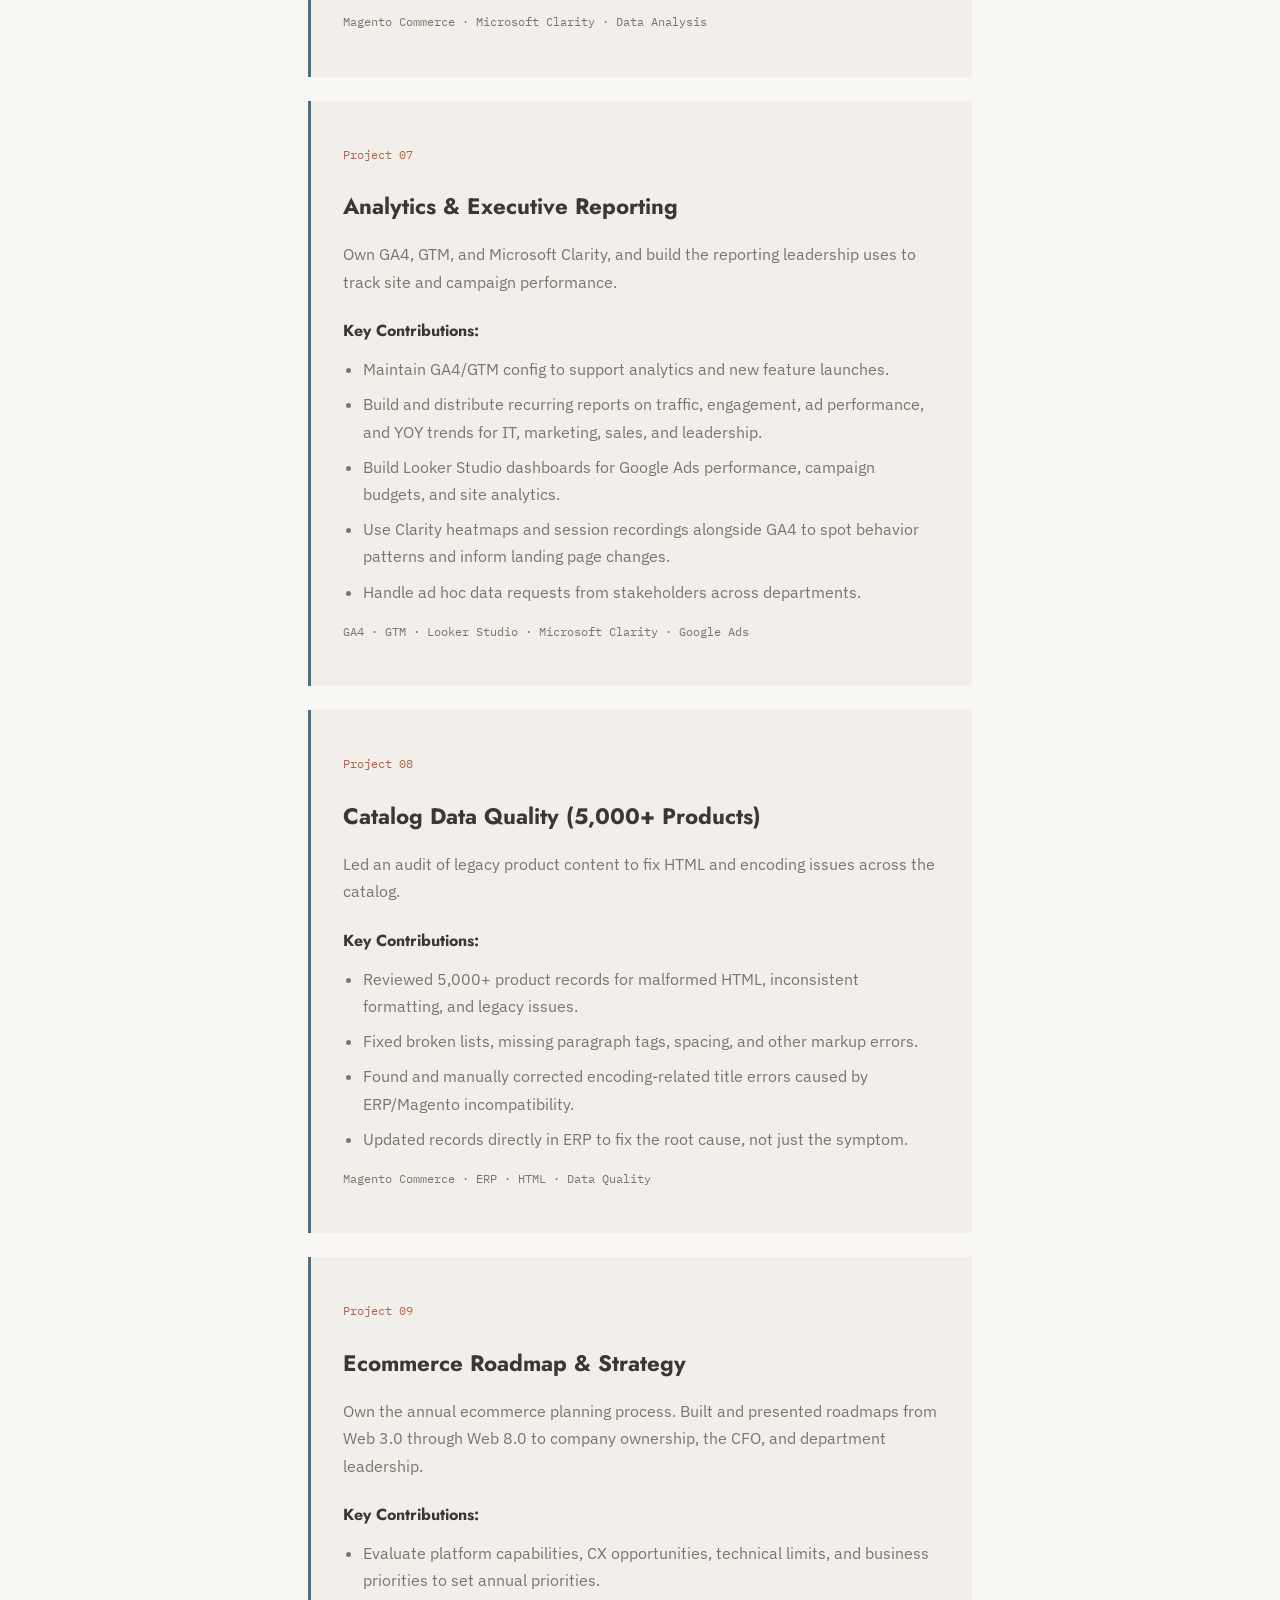
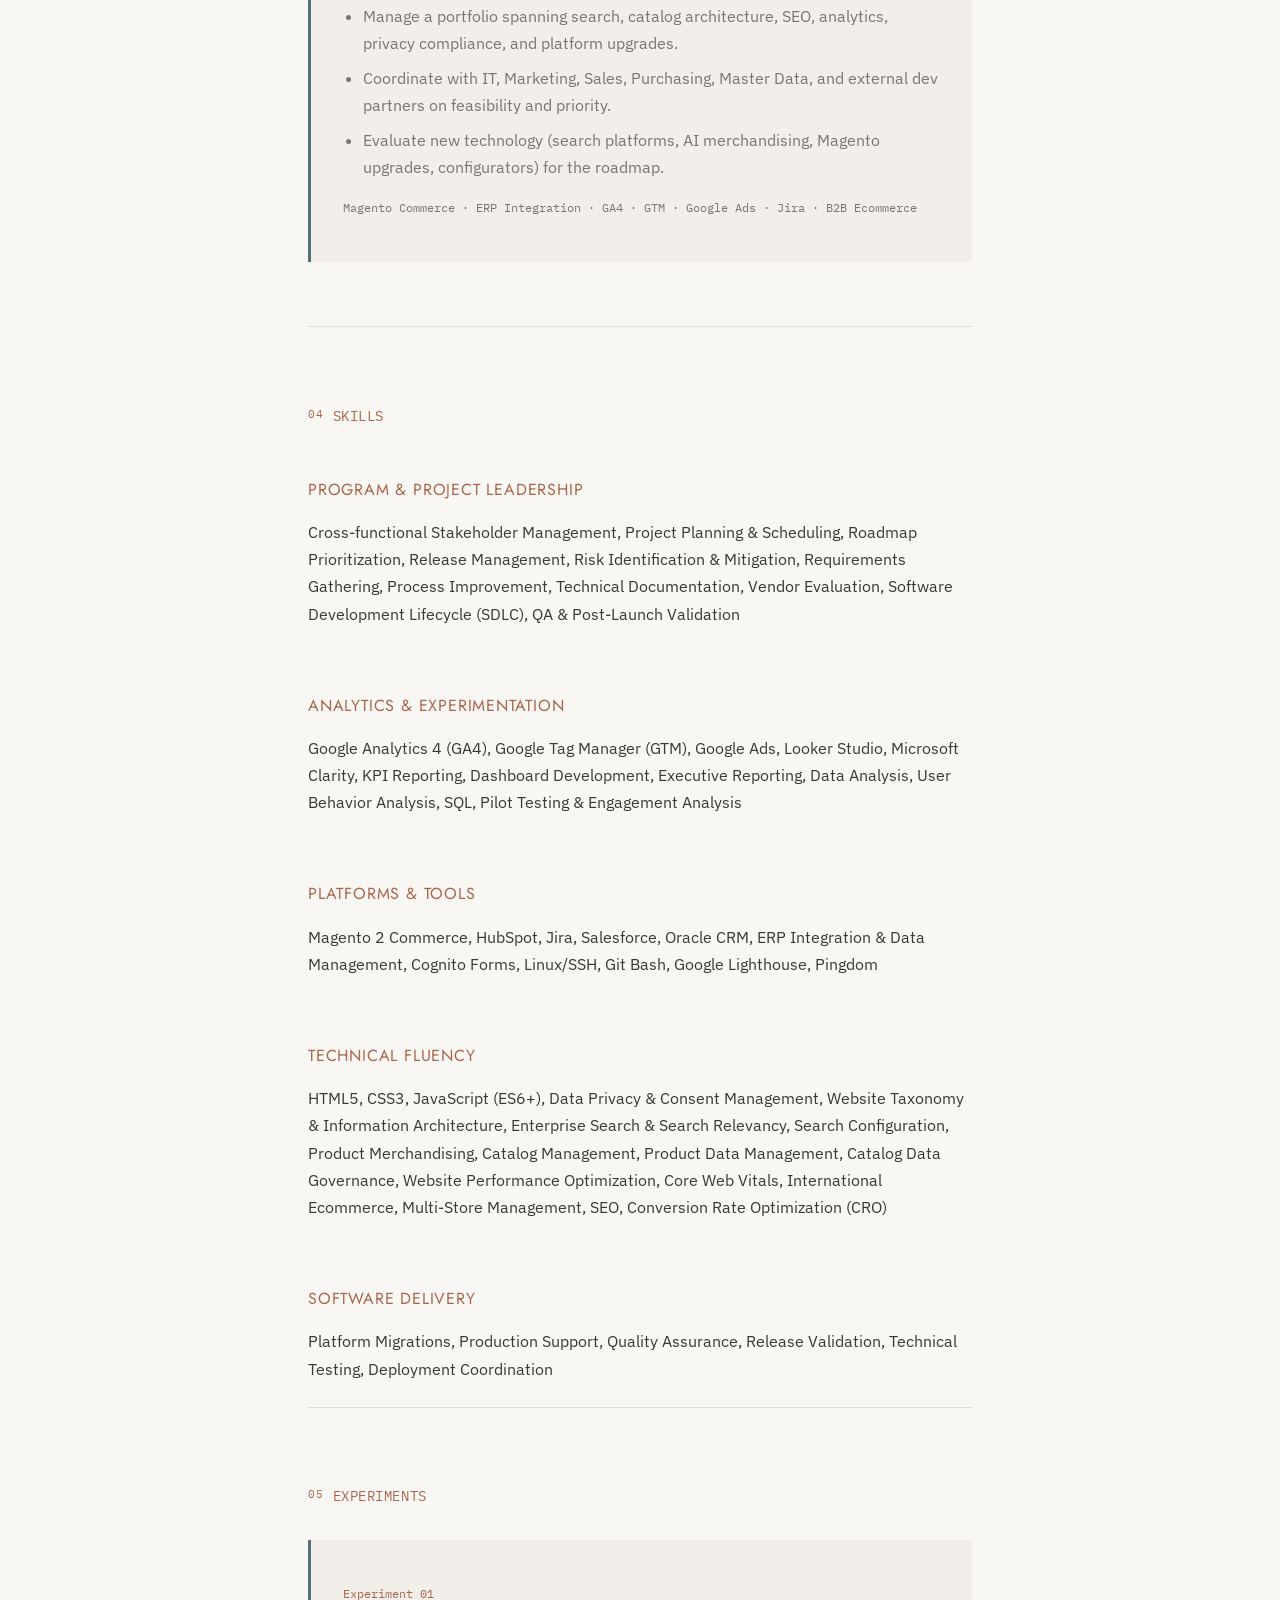
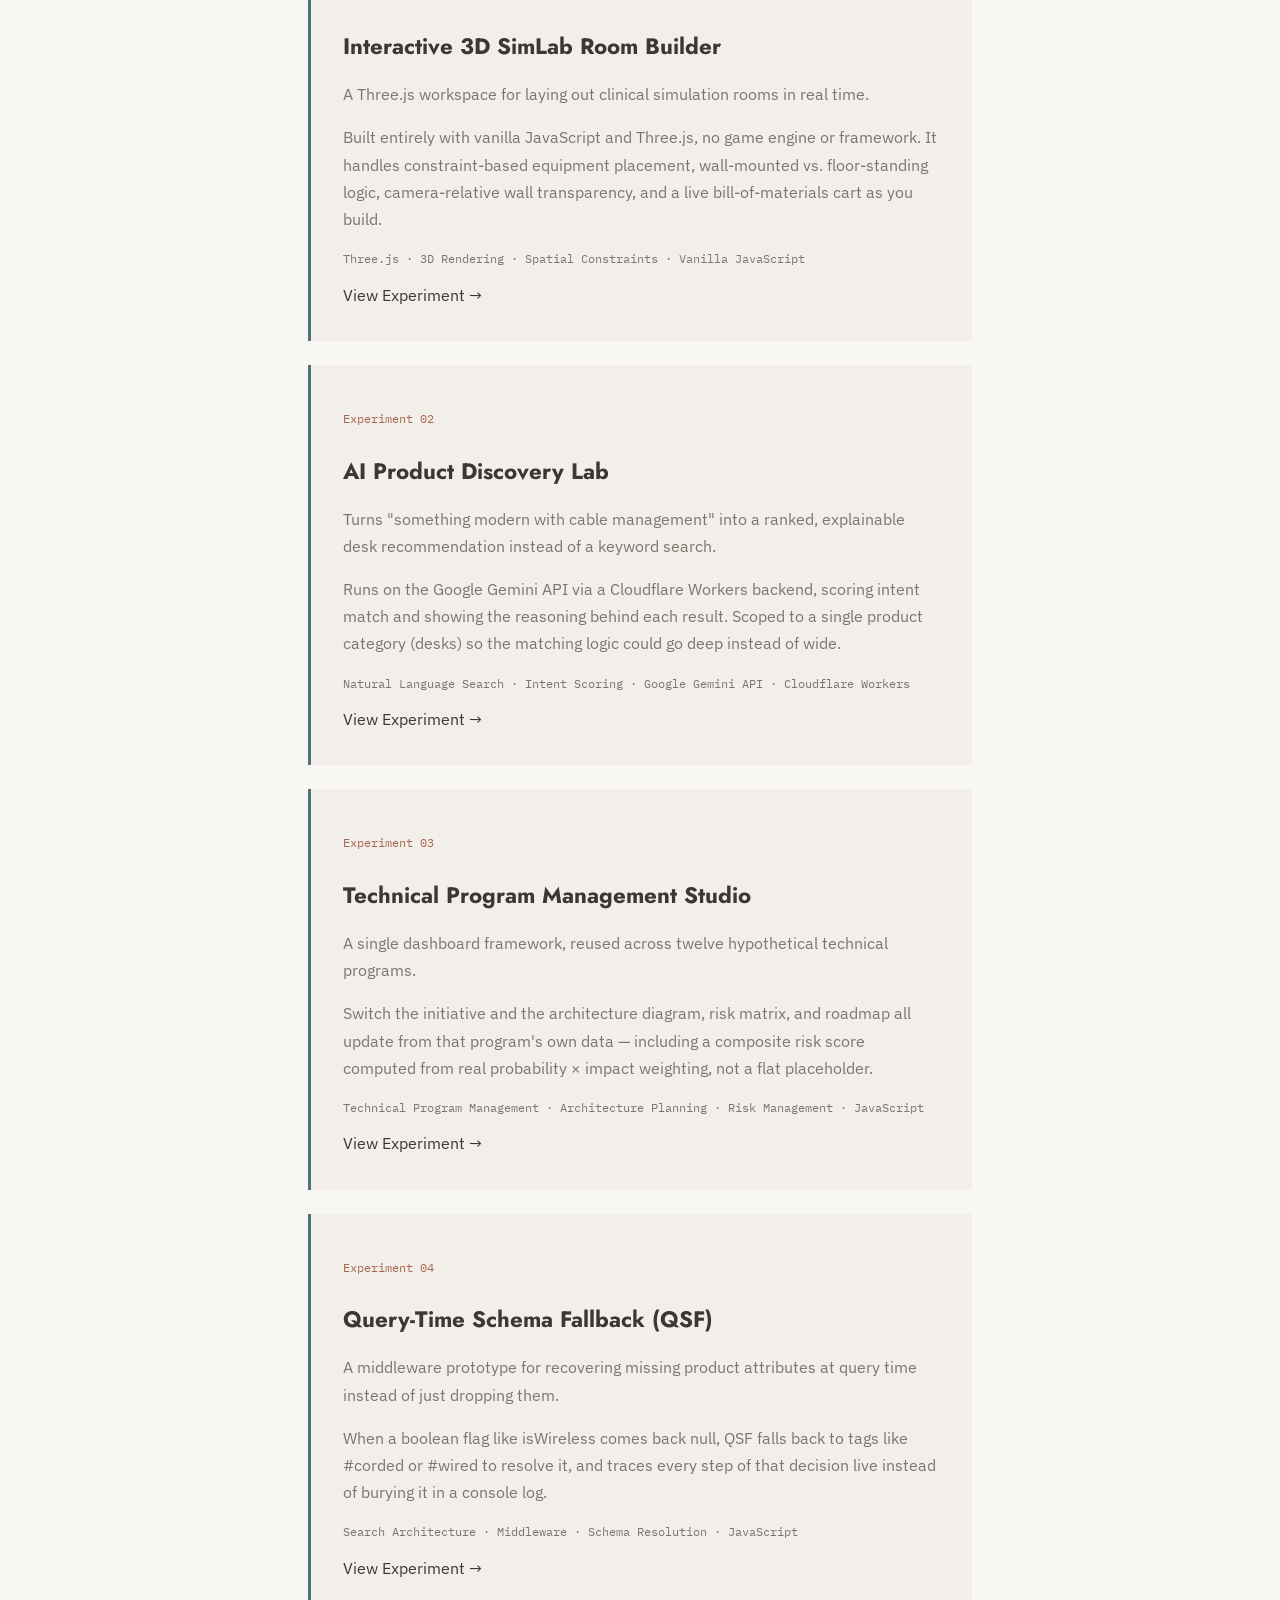
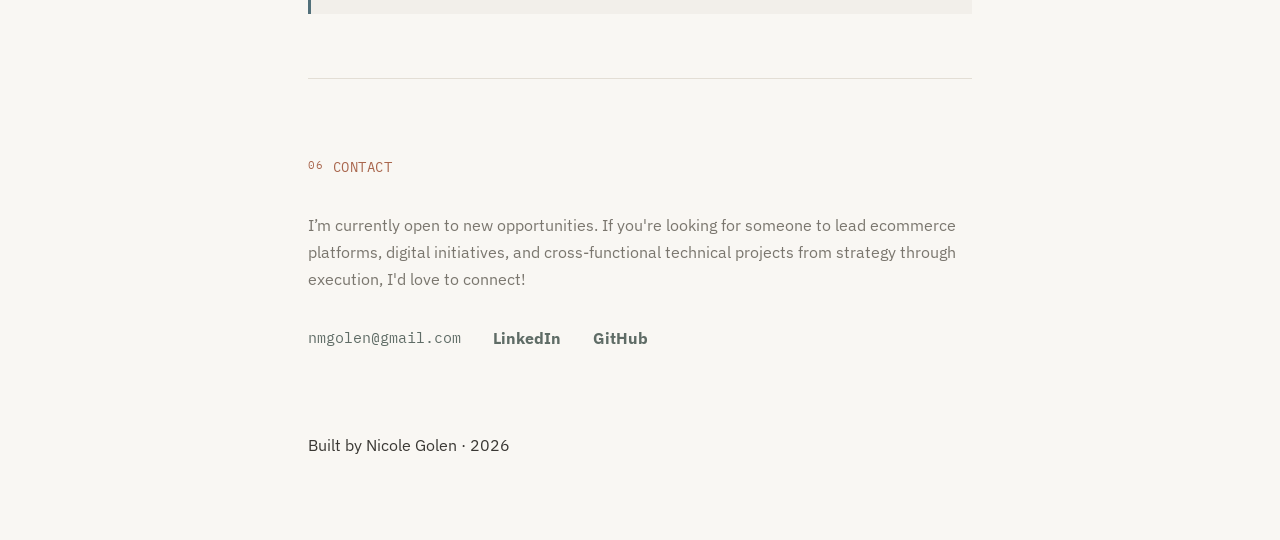
==== commit b69c32e1: "Update index.html" ====
--- a/index.html
+++ b/index.html
@@ -691,7 +691,7 @@
   <p class="section-label"><span class="nav-num">06</span>Contact</p>
   <div class="contact-body">
     <p class="contact-desc">
-      I am currently open to new opportunities. If you are looking for someone to run website and ecommerce projects from idea to launch, let's connect!
+      I’m currently open to new opportunities. If you're looking for someone to lead ecommerce platforms, digital initiatives, and cross-functional technical projects from strategy through execution, I'd love to connect!
     </p>
     <div class="contact-grid">
       <a href="mailto:nmgolen@gmail.com" class="contact-link">nmgolen@gmail.com</a>
--- a/style.css
+++ b/style.css
@@ -263,6 +263,26 @@
   color: var(--ink-soft);
   margin-bottom: 1rem;
 }
+.project-contributions {
+  margin: 1rem 0;
+}
+
+.project-contributions h4 {
+  margin-bottom: 0.5rem;
+  font-family: var(--font-display);
+  font-size: 1rem;
+}
+
+.project-contributions ul {
+  list-style: disc;
+  margin: 0.75rem 0 0 1.25rem;
+  padding: 0;
+}
+
+.project-contributions li {
+  color: var(--ink-soft);
+  margin-bottom: 0.5rem;
+}
 
 .project-stack {
   font-family: var(--font-mono);
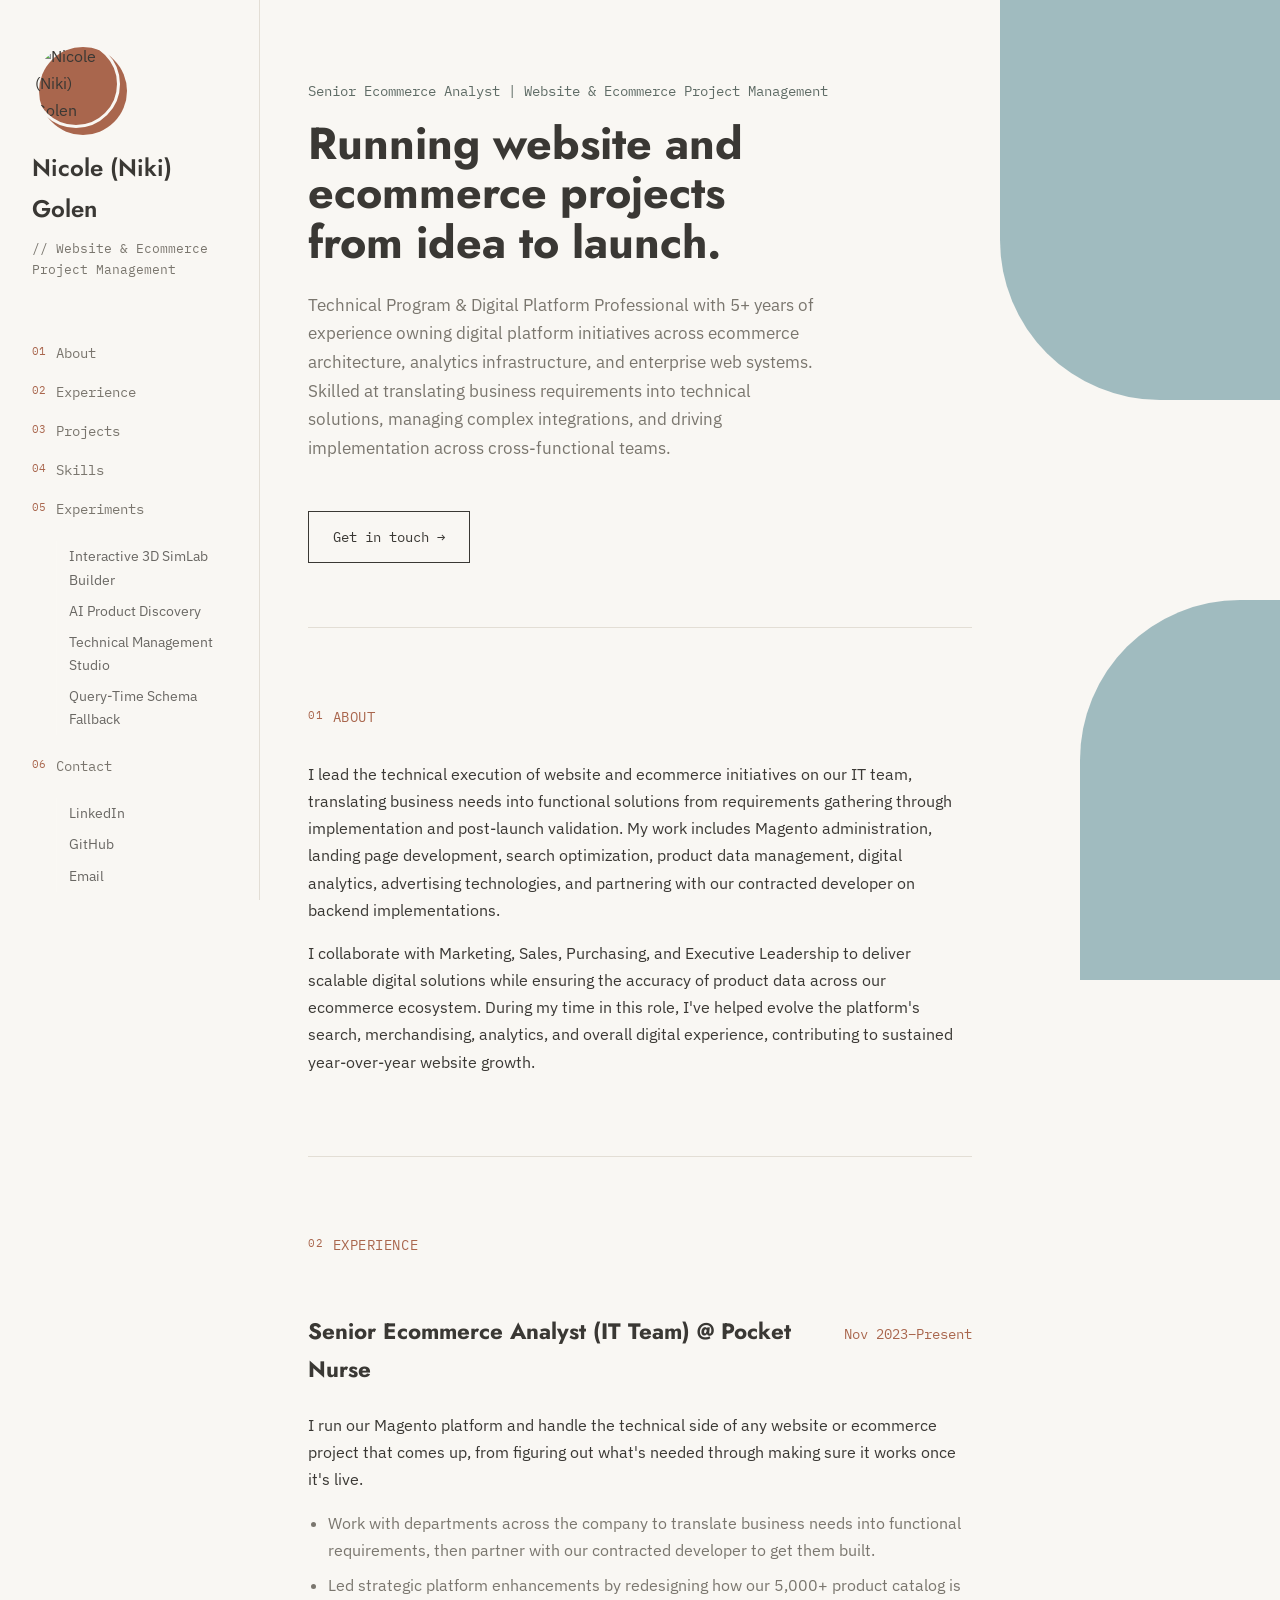
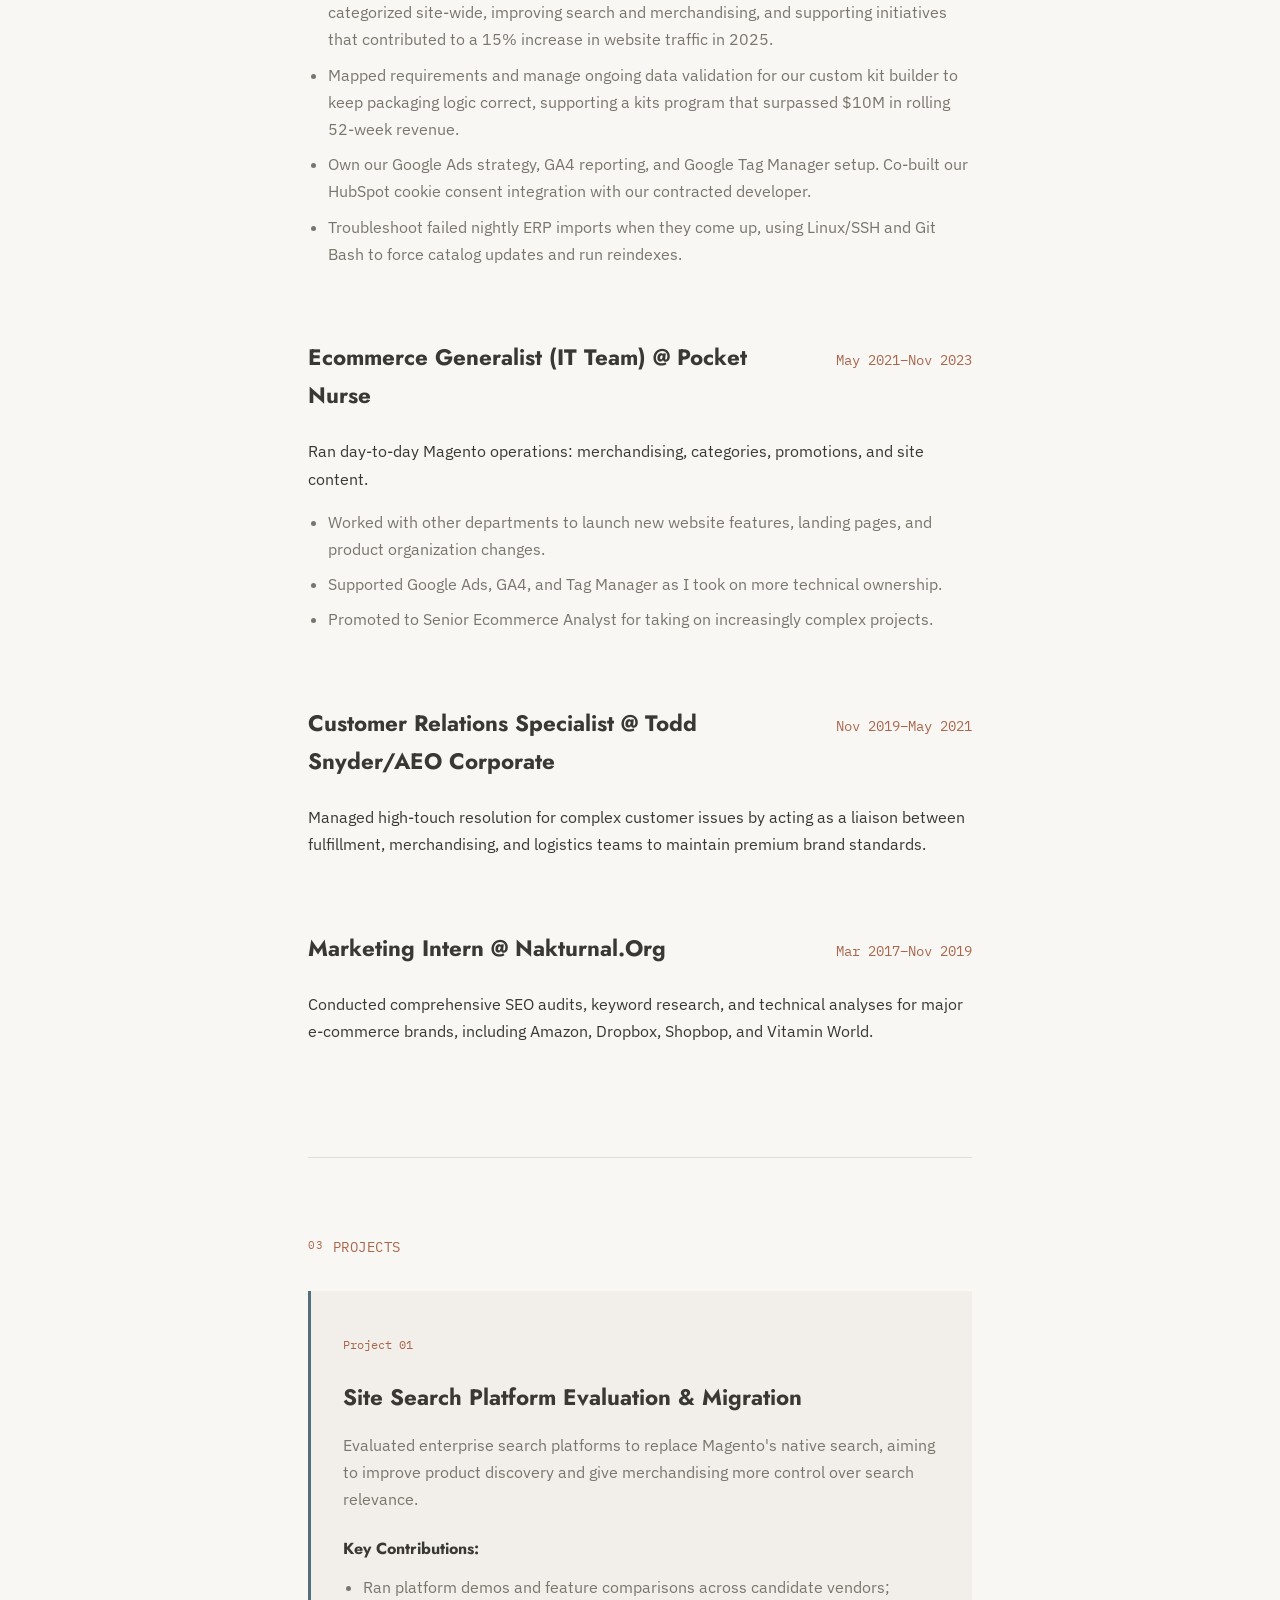
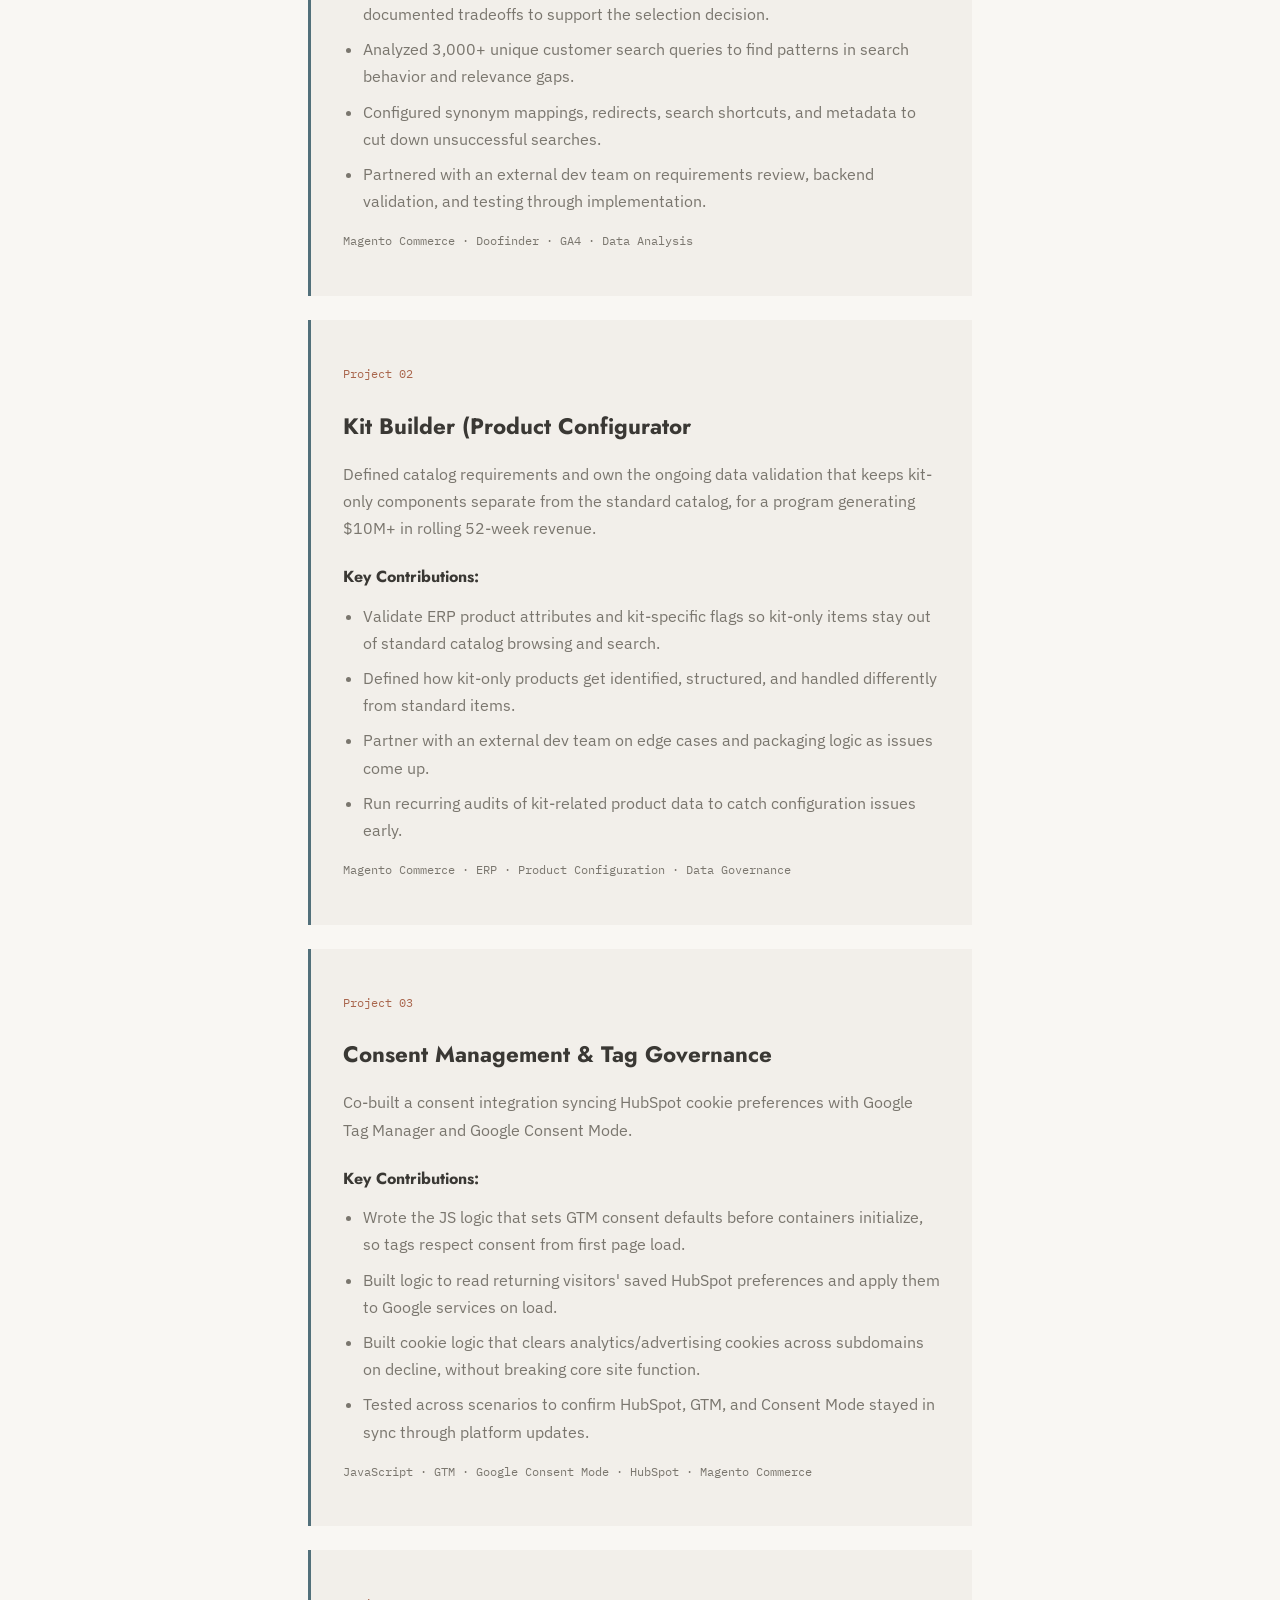
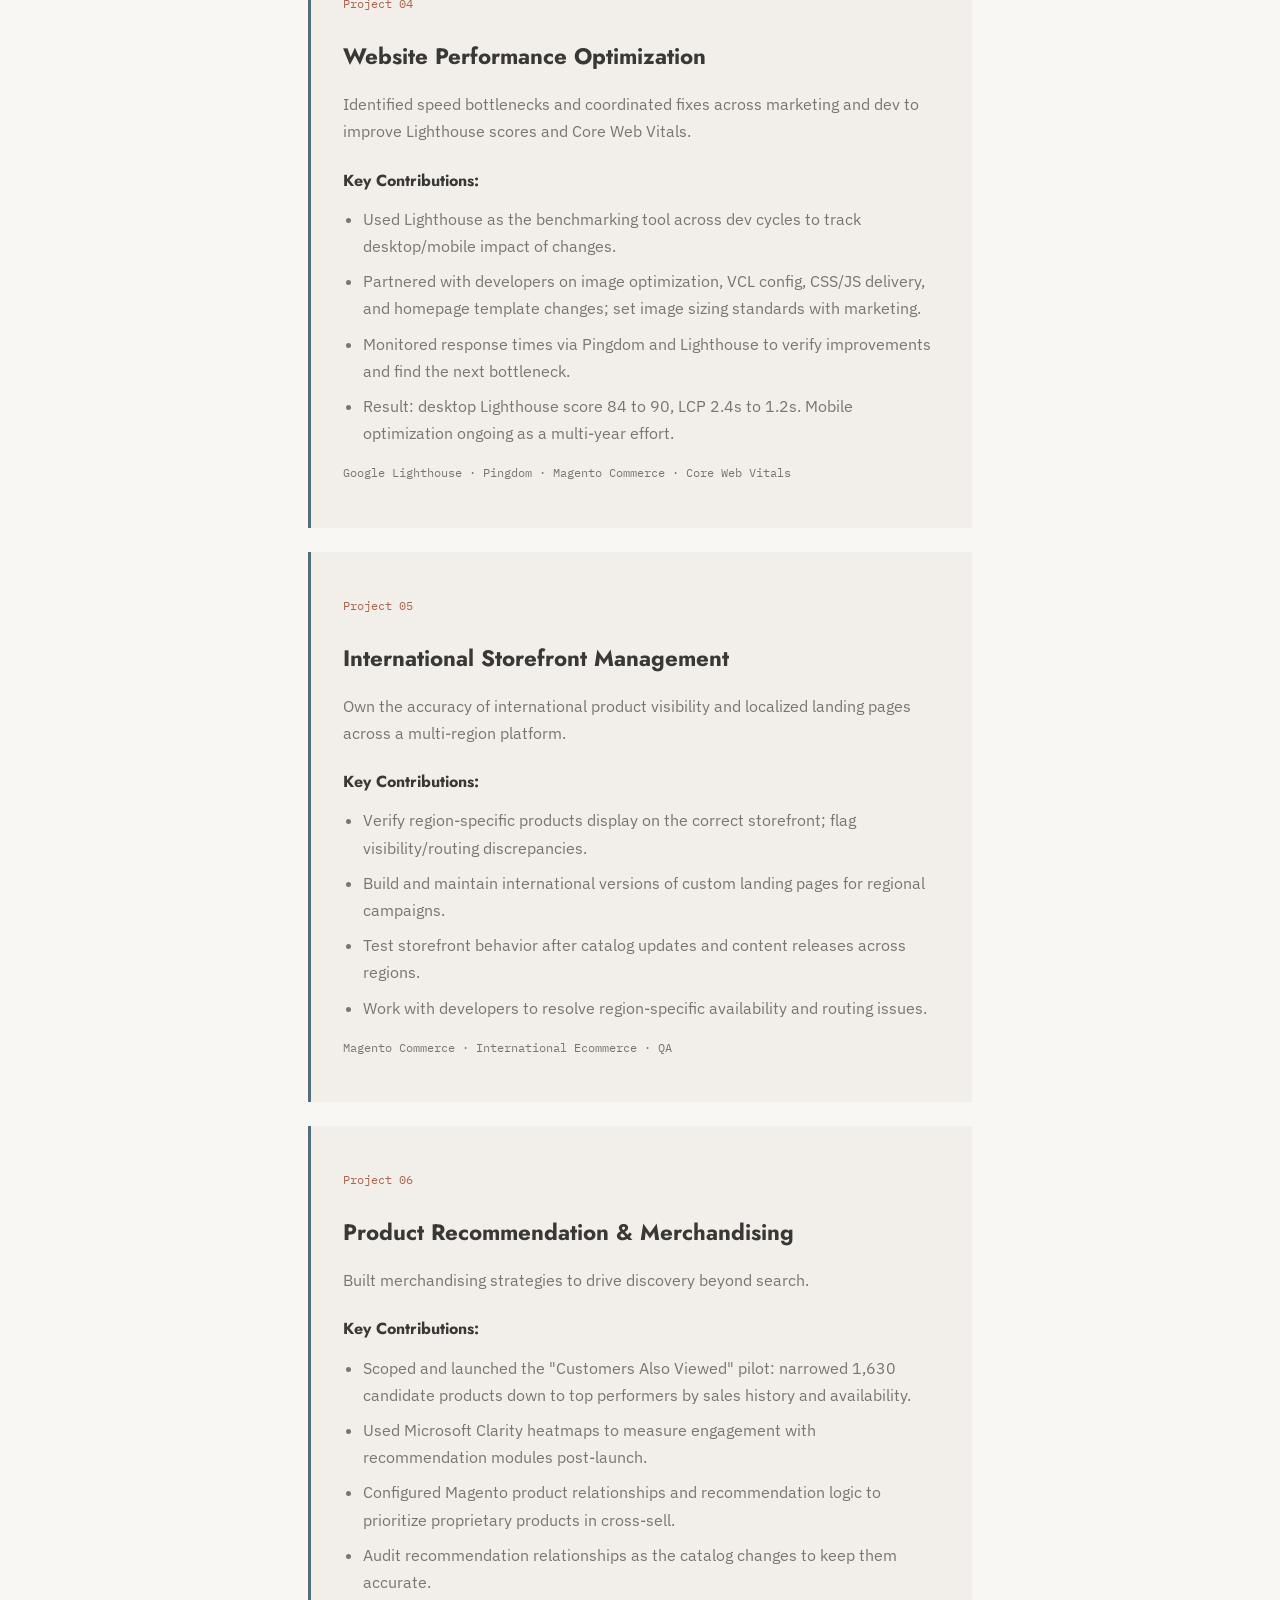
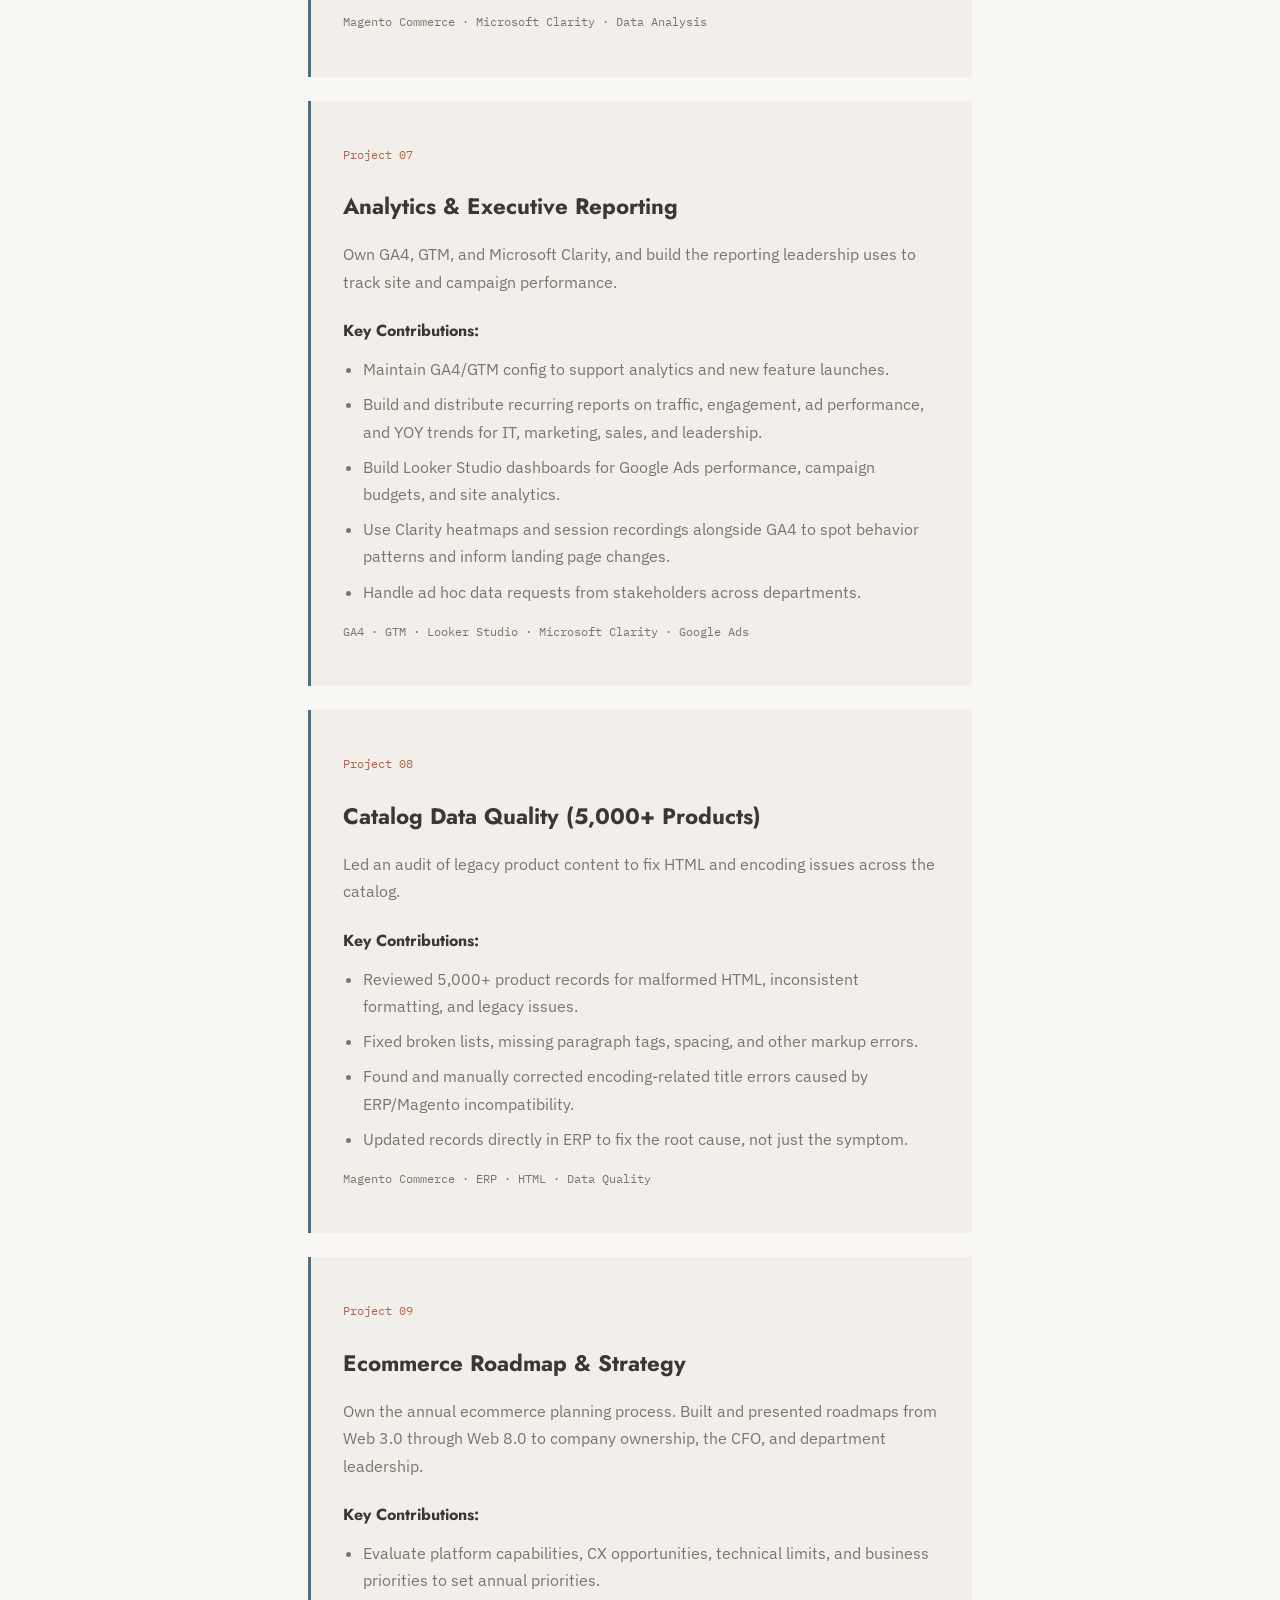
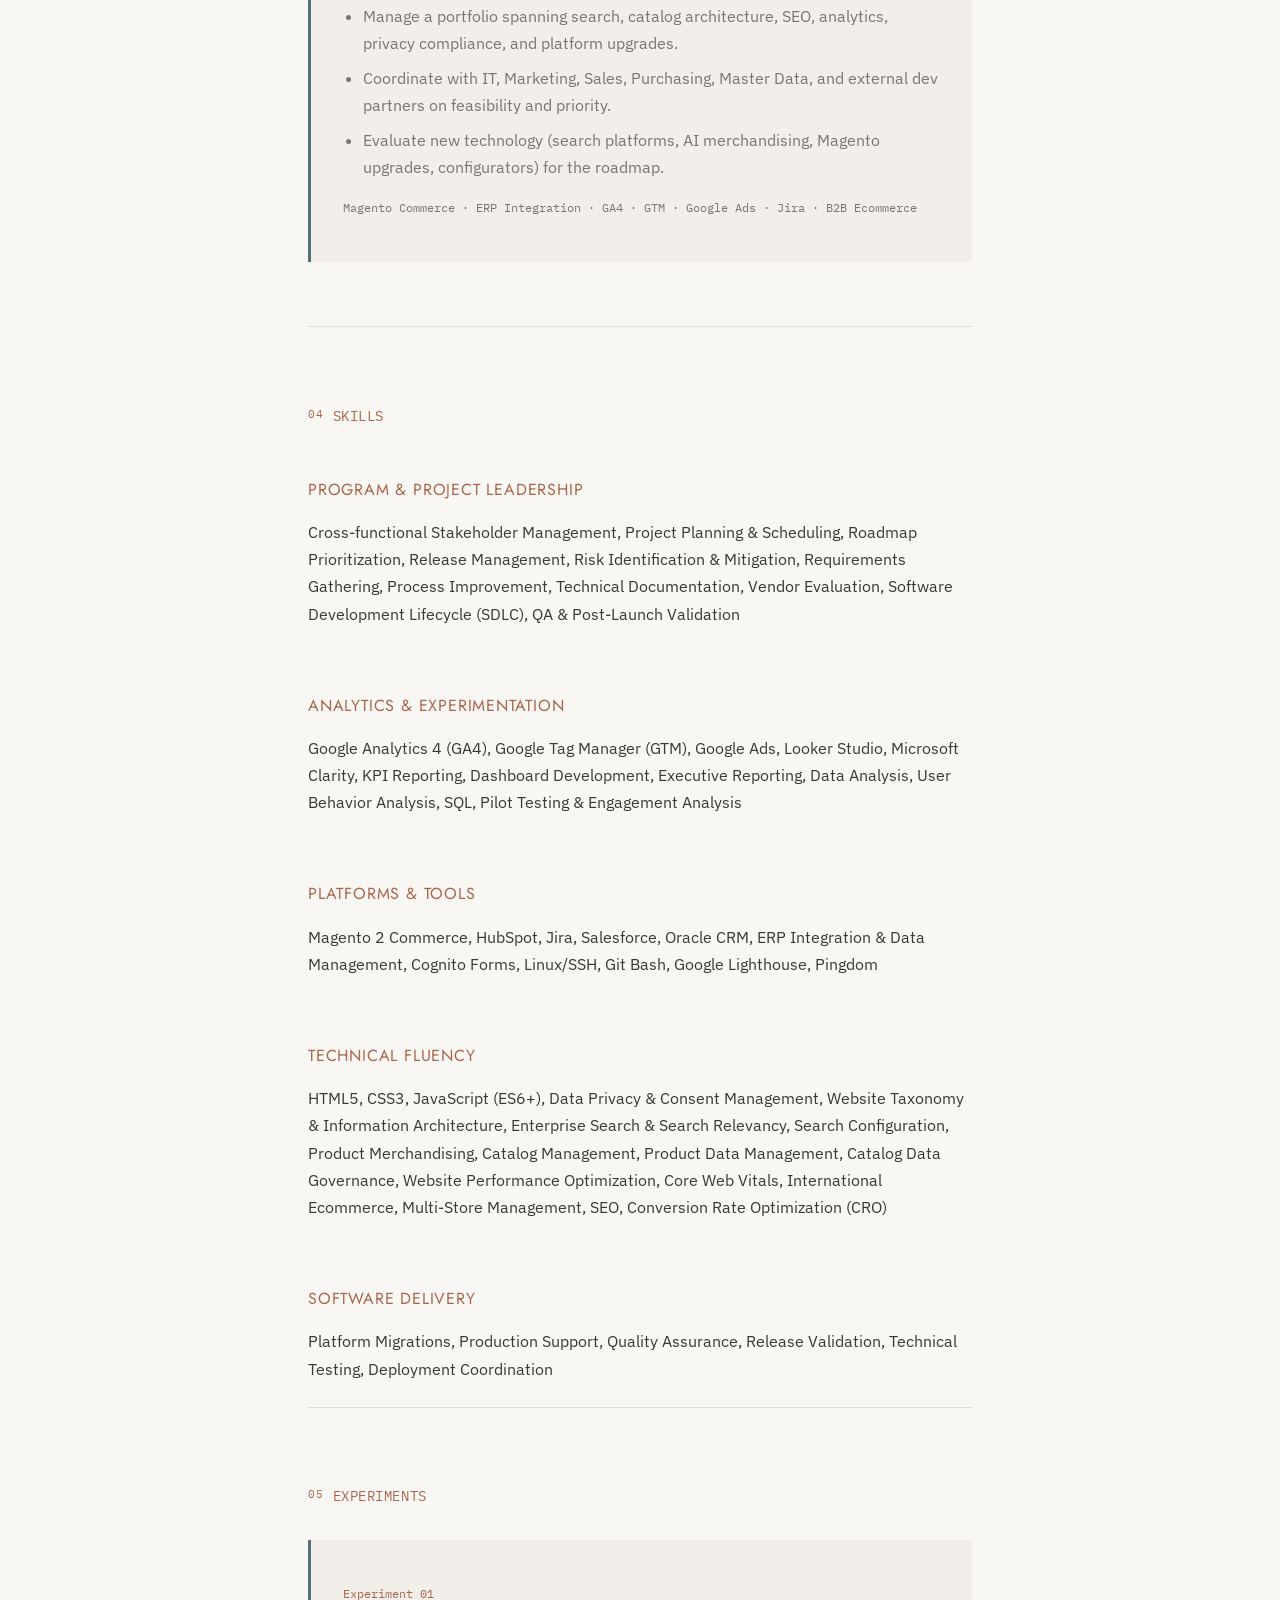
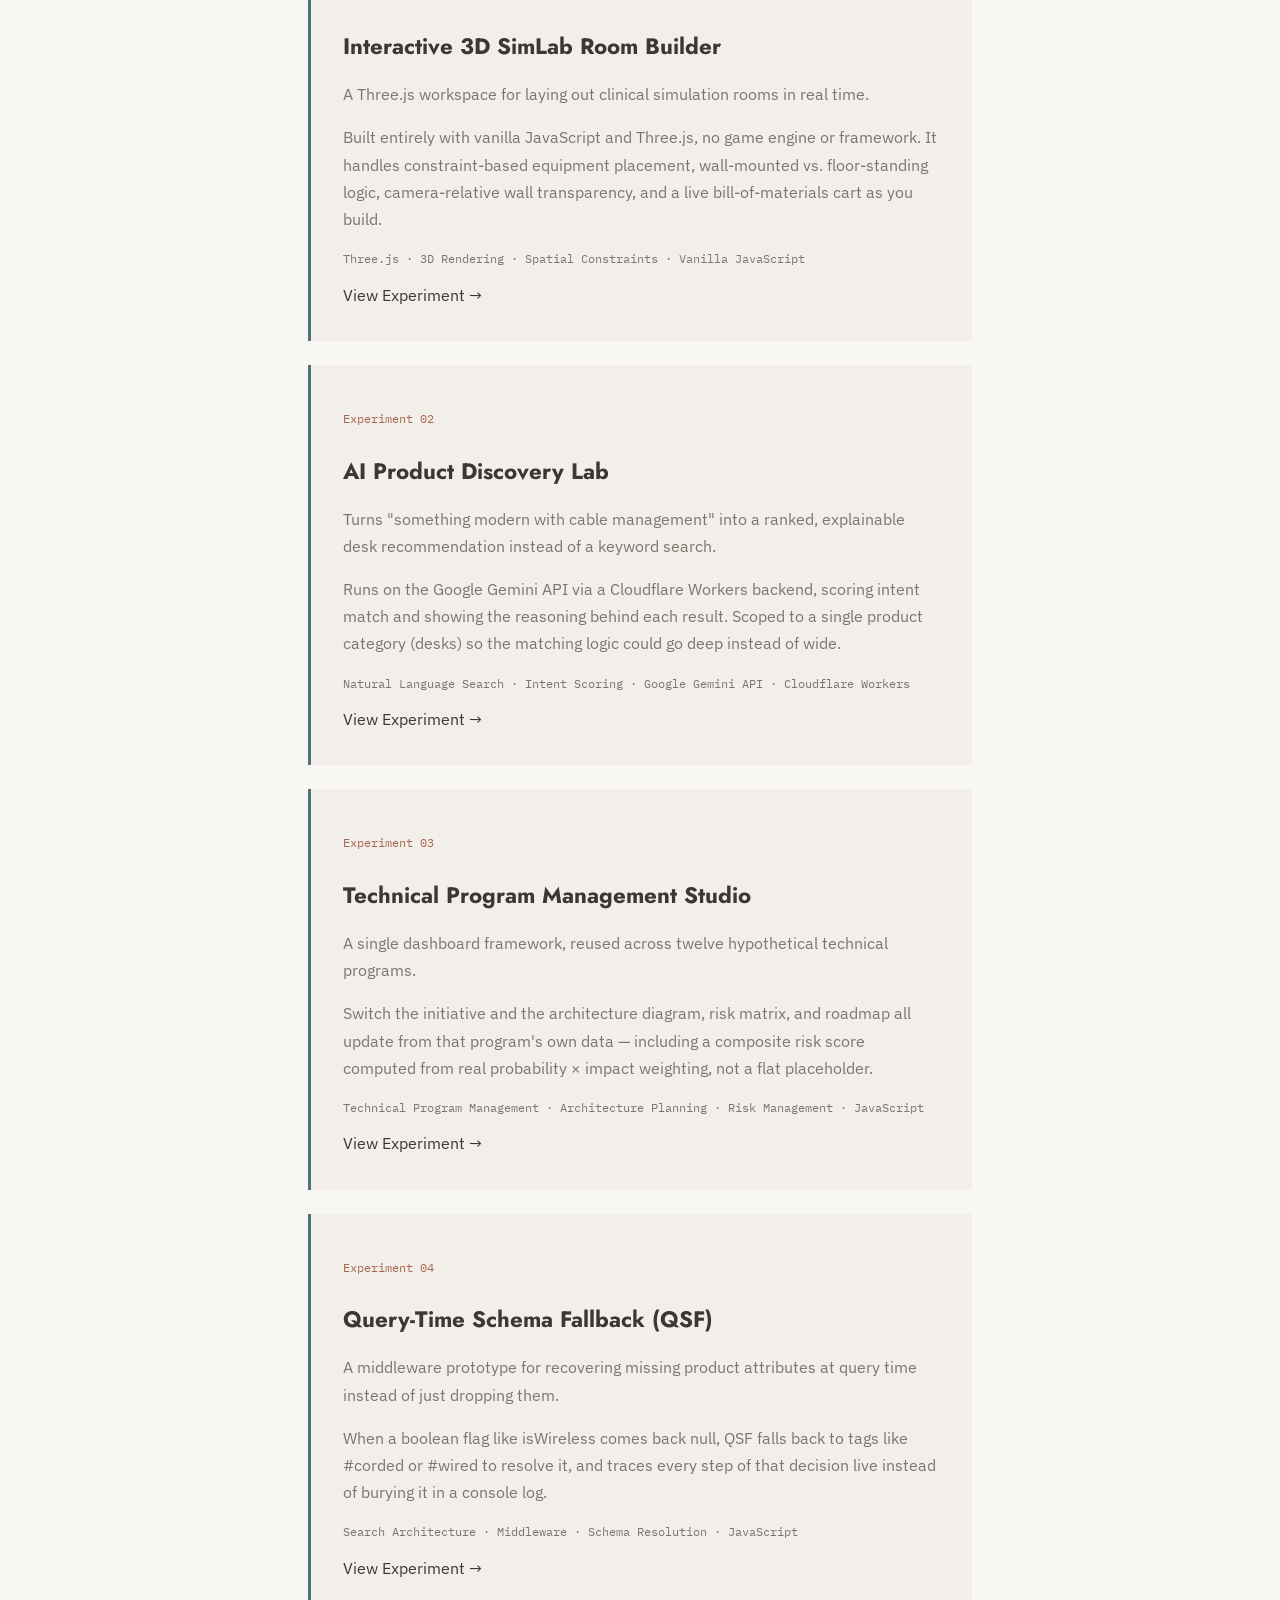
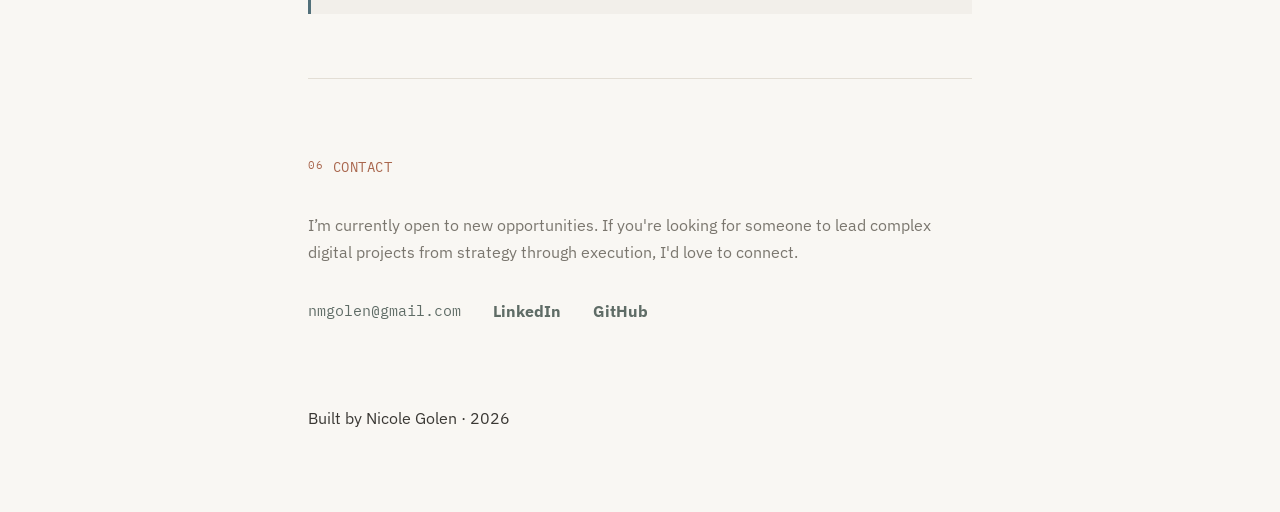
==== commit 02183560: "Update index.html" ====
--- a/index.html
+++ b/index.html
@@ -691,7 +691,7 @@
   <p class="section-label"><span class="nav-num">06</span>Contact</p>
   <div class="contact-body">
     <p class="contact-desc">
-      I’m currently open to new opportunities. If you're looking for someone to lead ecommerce platforms, digital initiatives, and cross-functional technical projects from strategy through execution, I'd love to connect!
+      I’m currently open to new opportunities. If you're looking for someone to lead complex digital projects from strategy through execution, I'd love to connect.
     </p>
     <div class="contact-grid">
       <a href="mailto:nmgolen@gmail.com" class="contact-link">nmgolen@gmail.com</a>
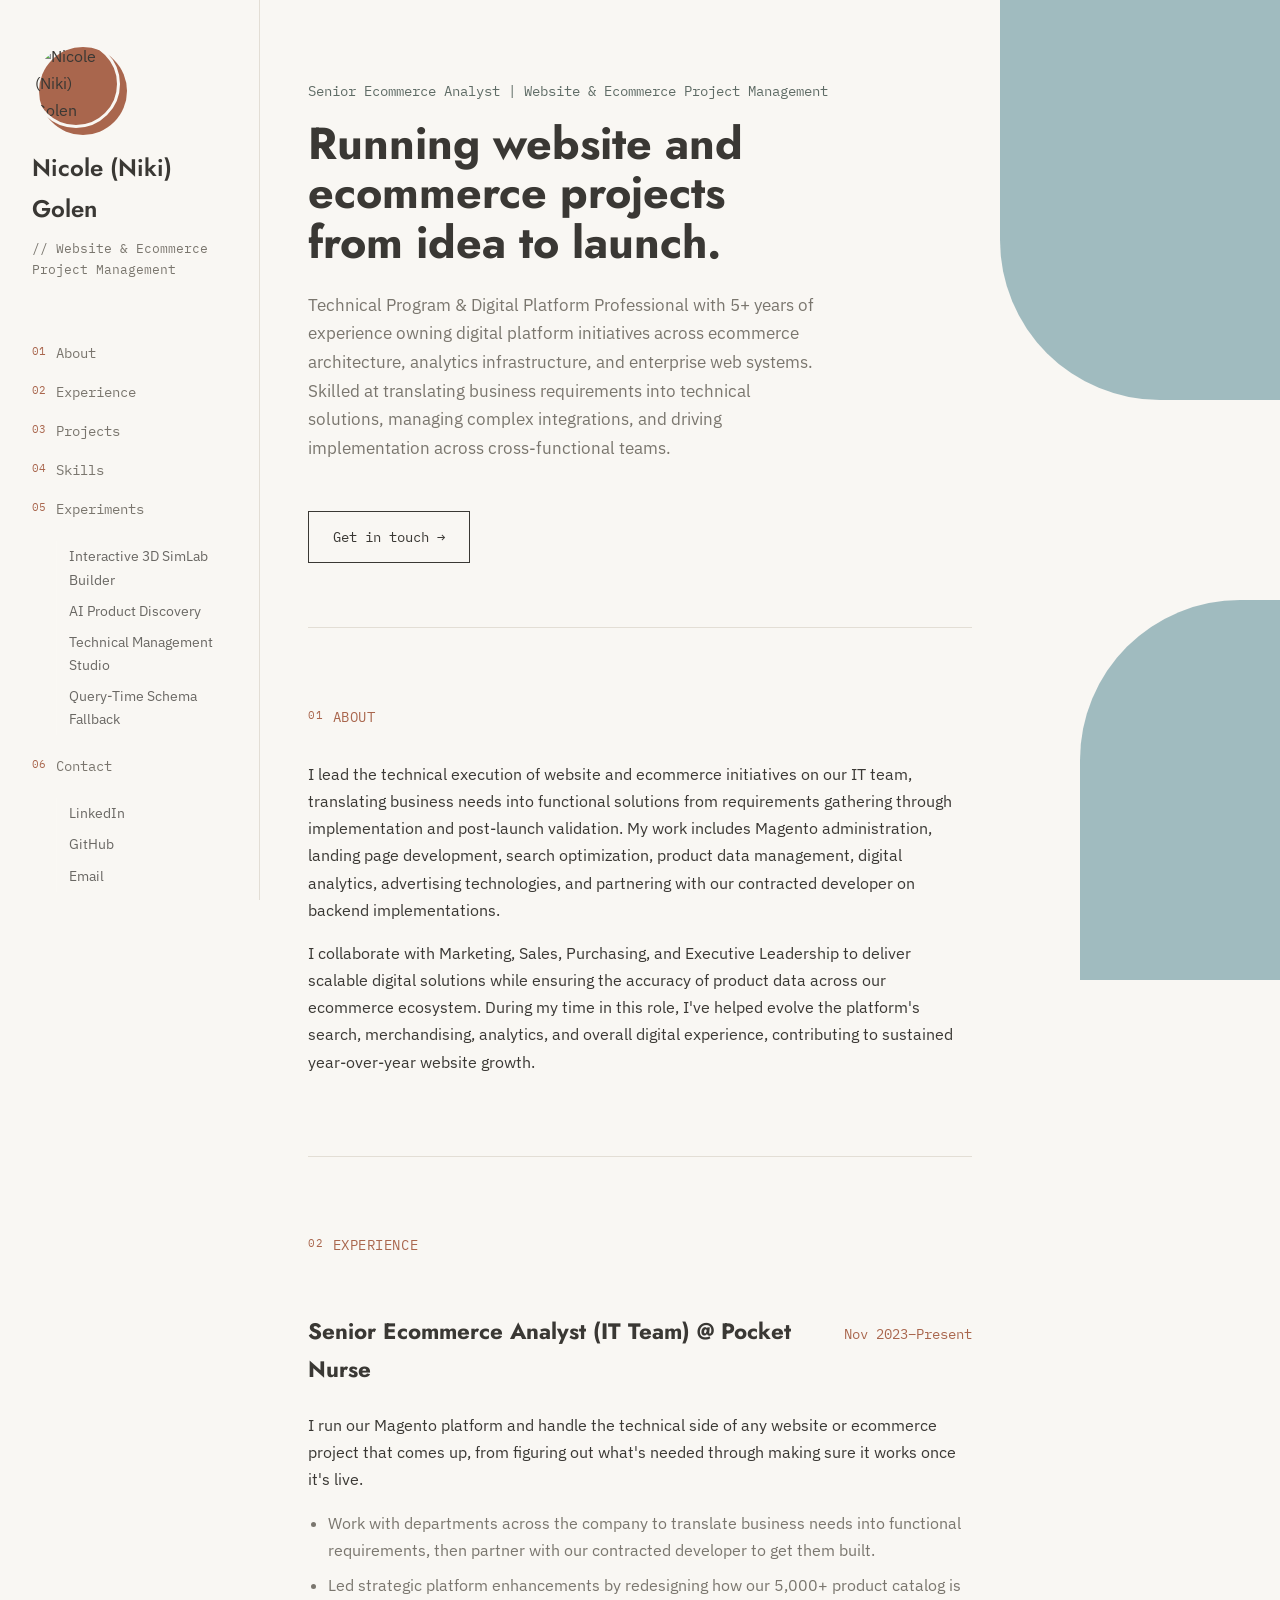
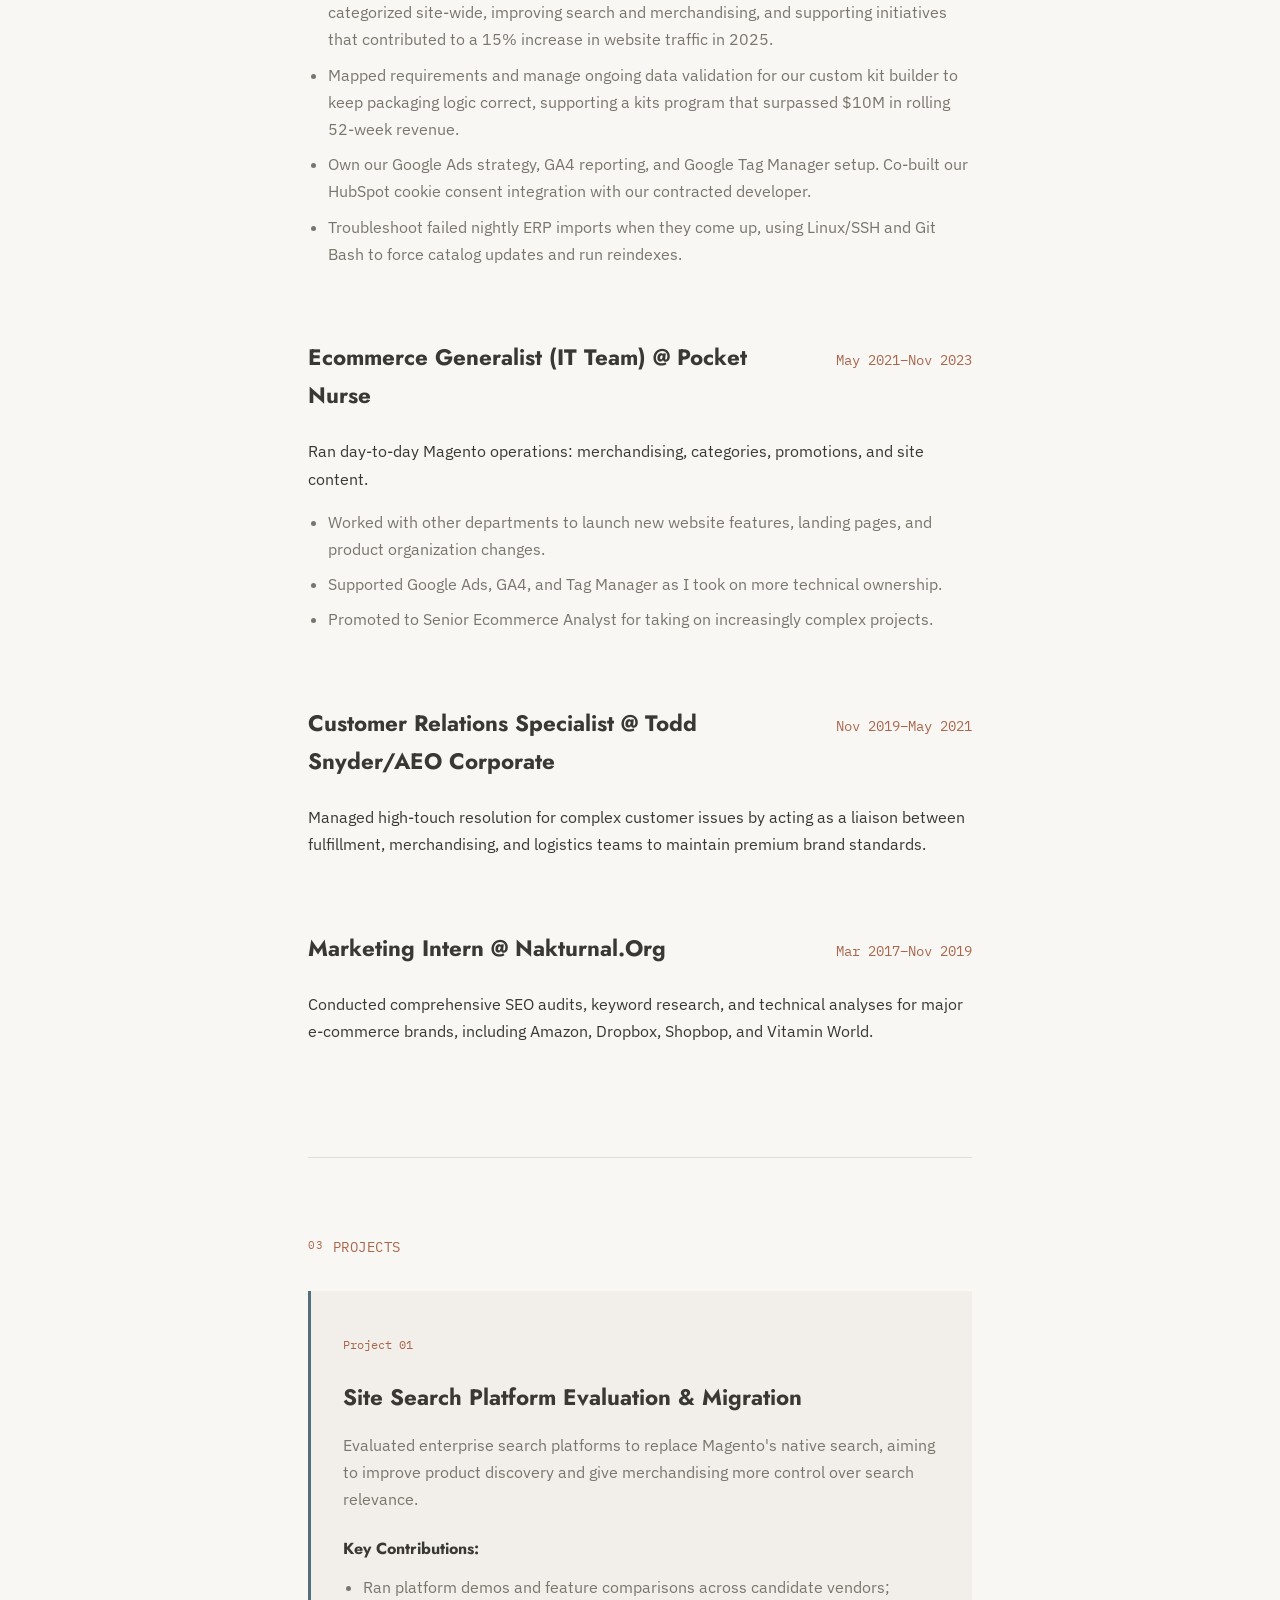
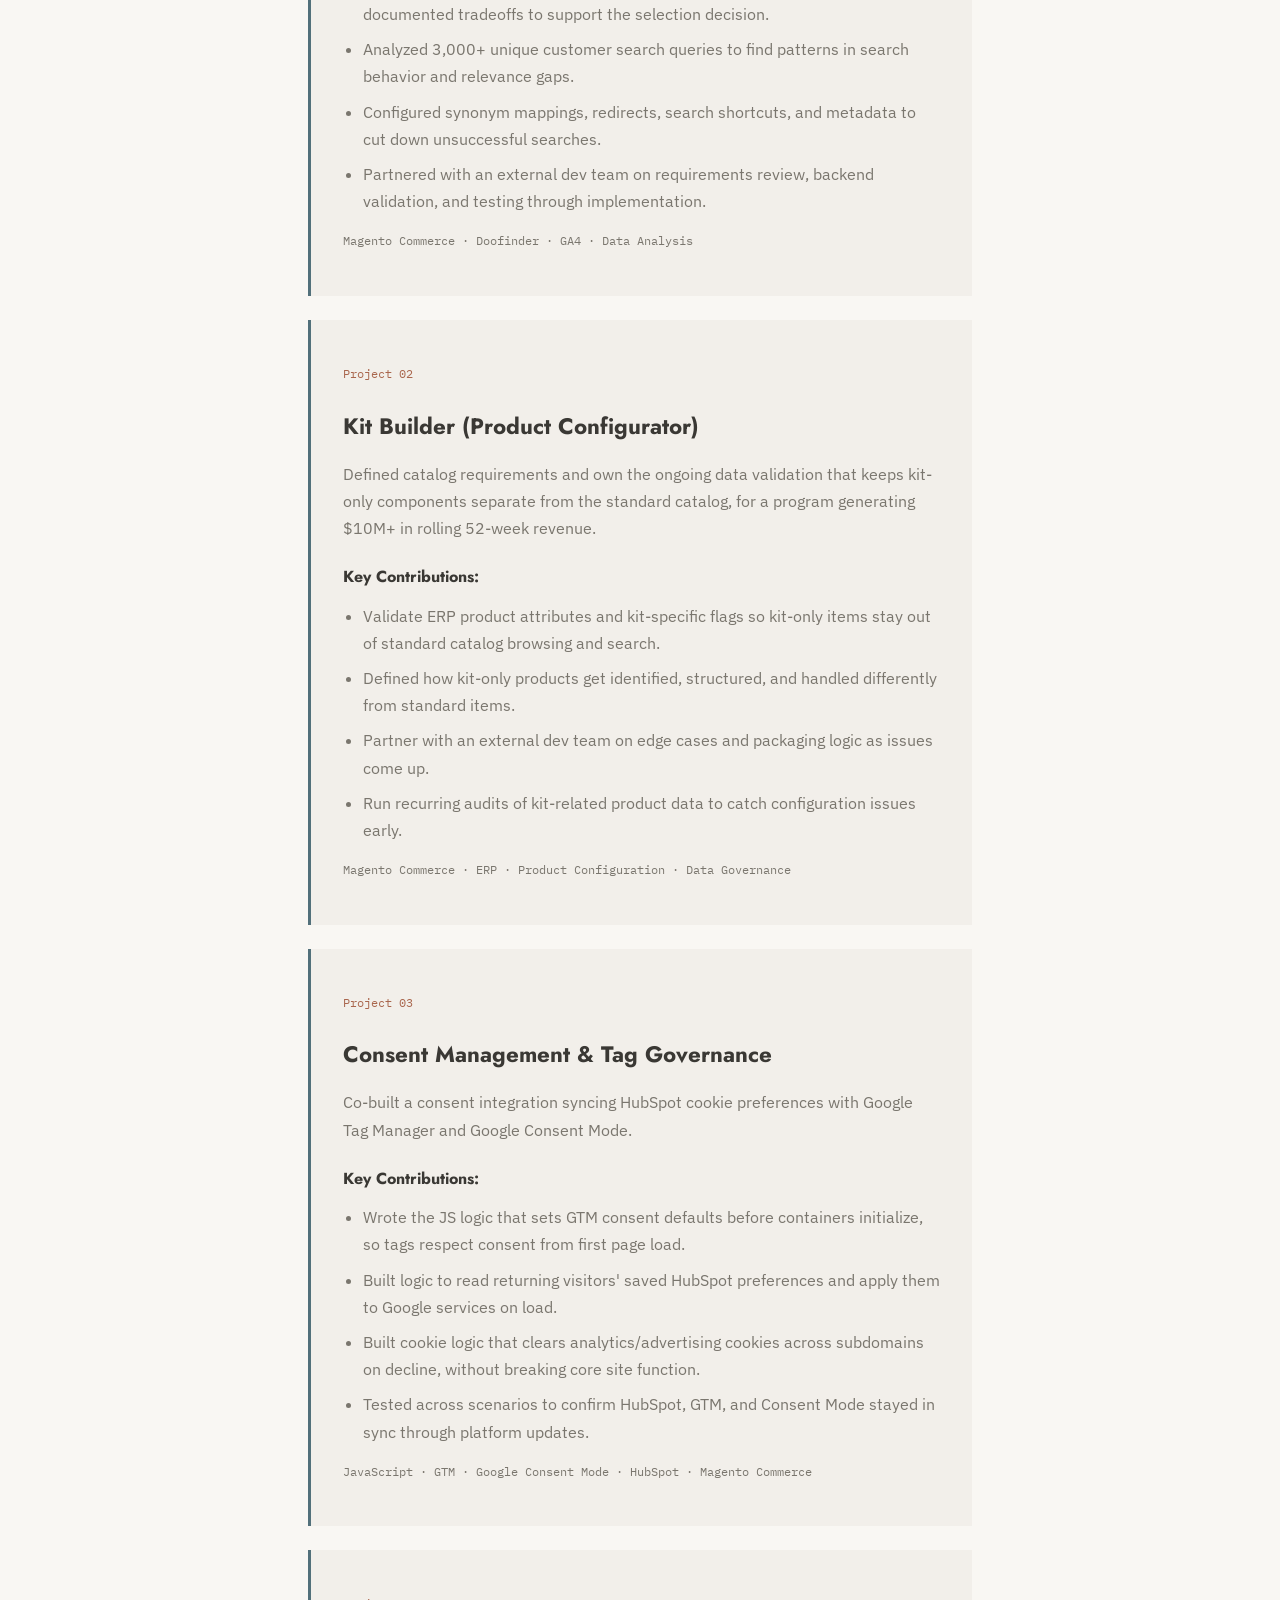
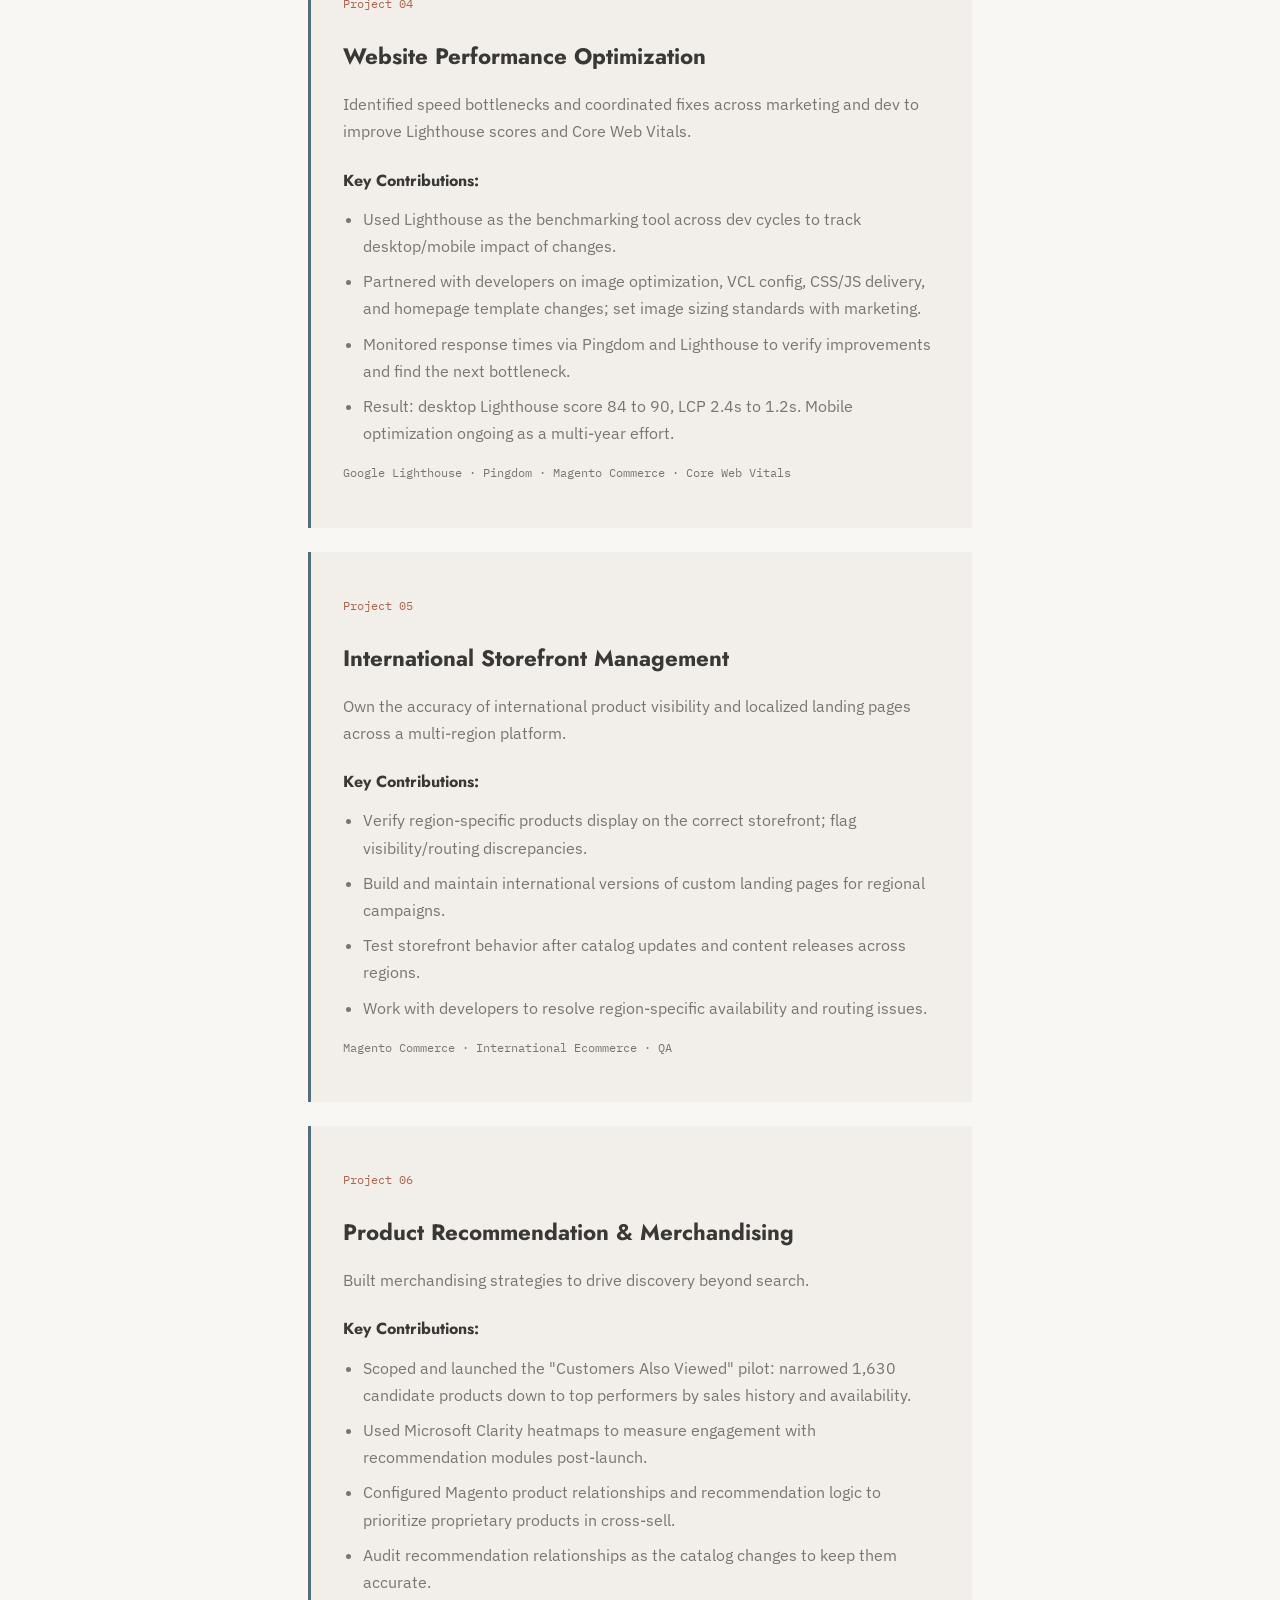
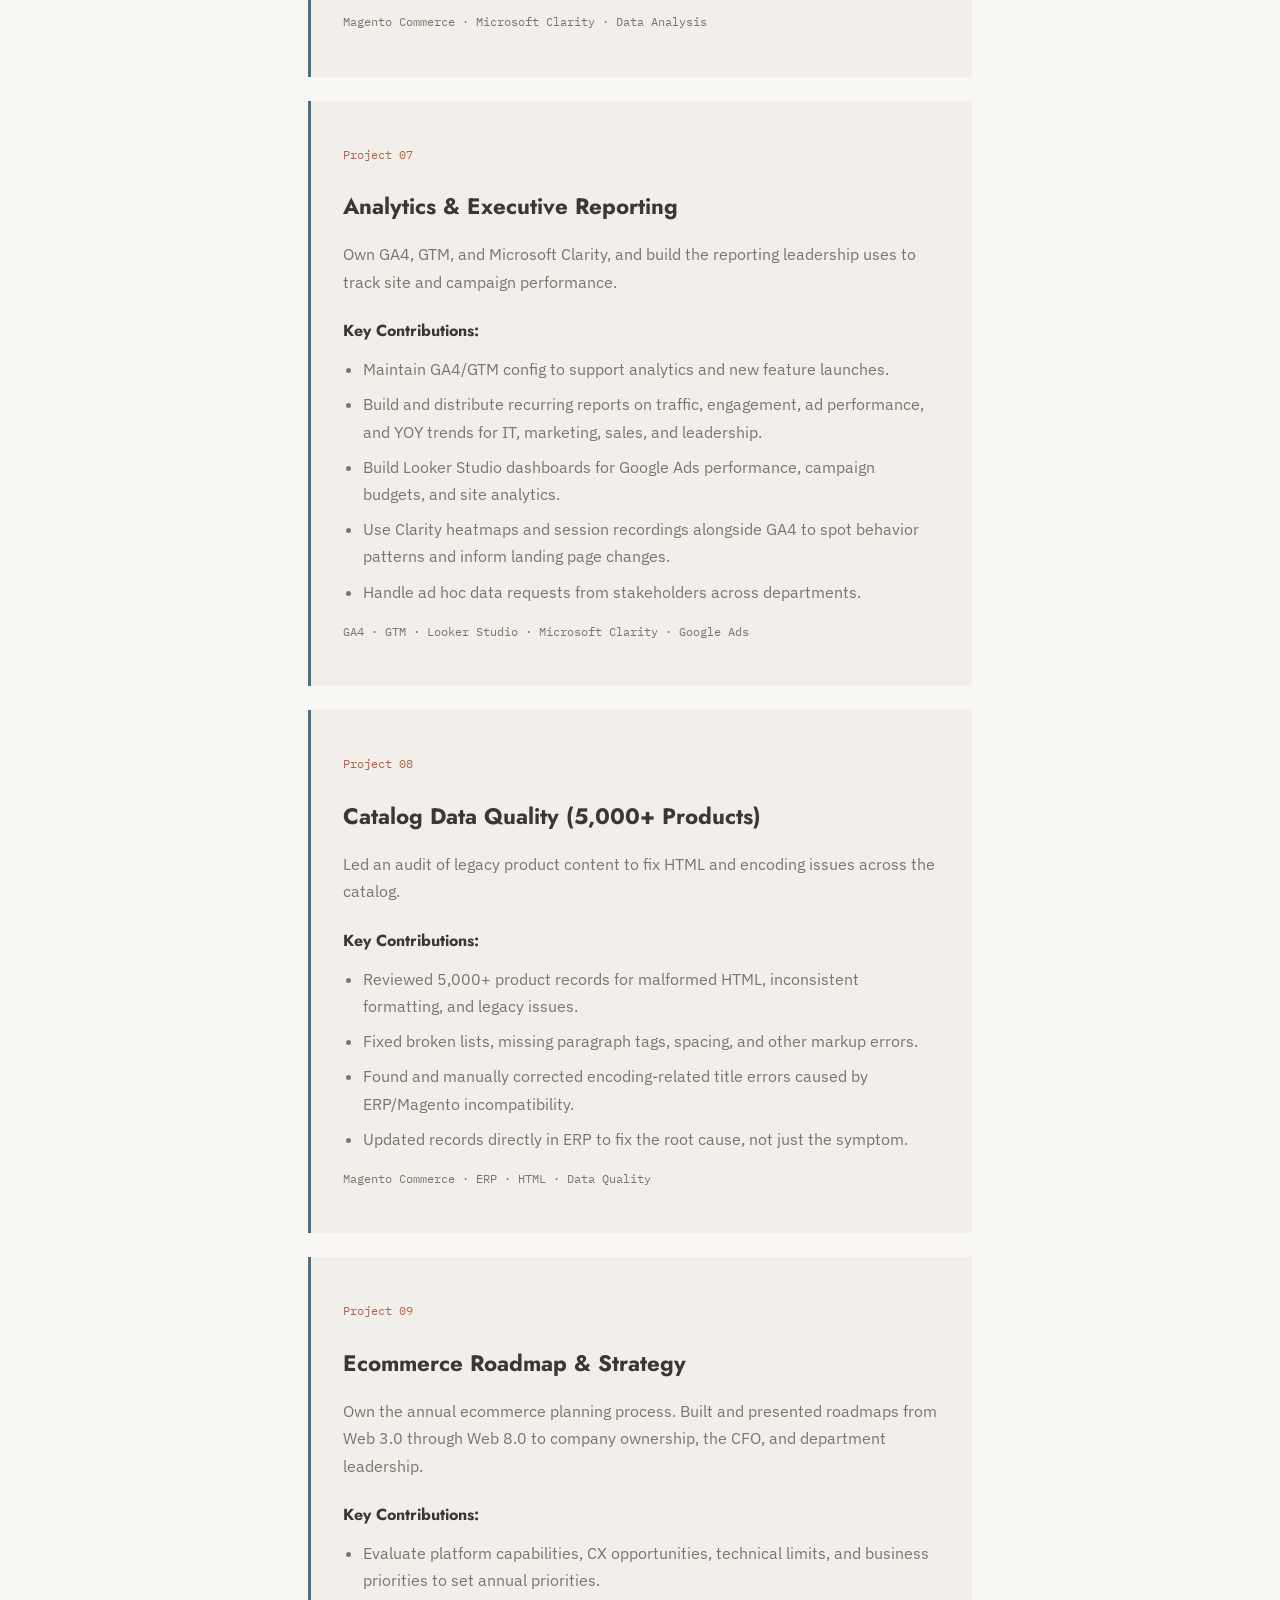
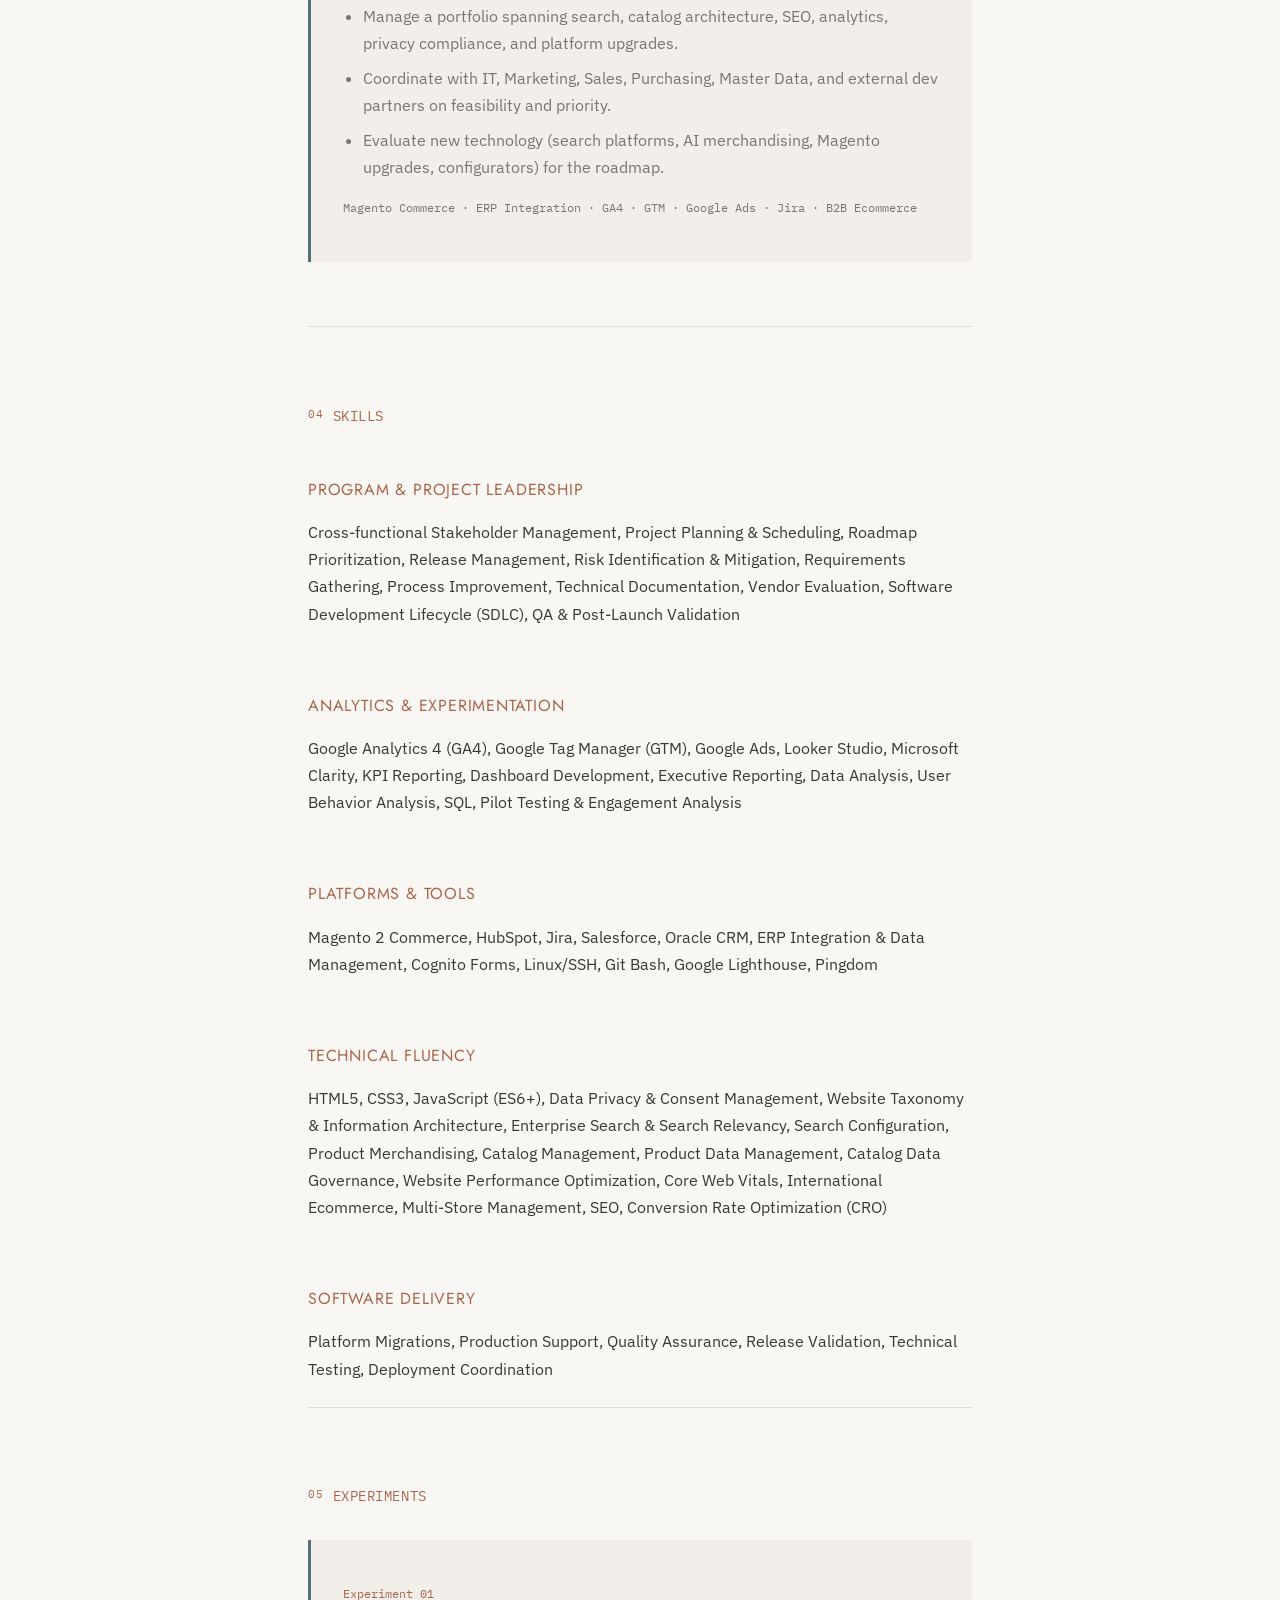
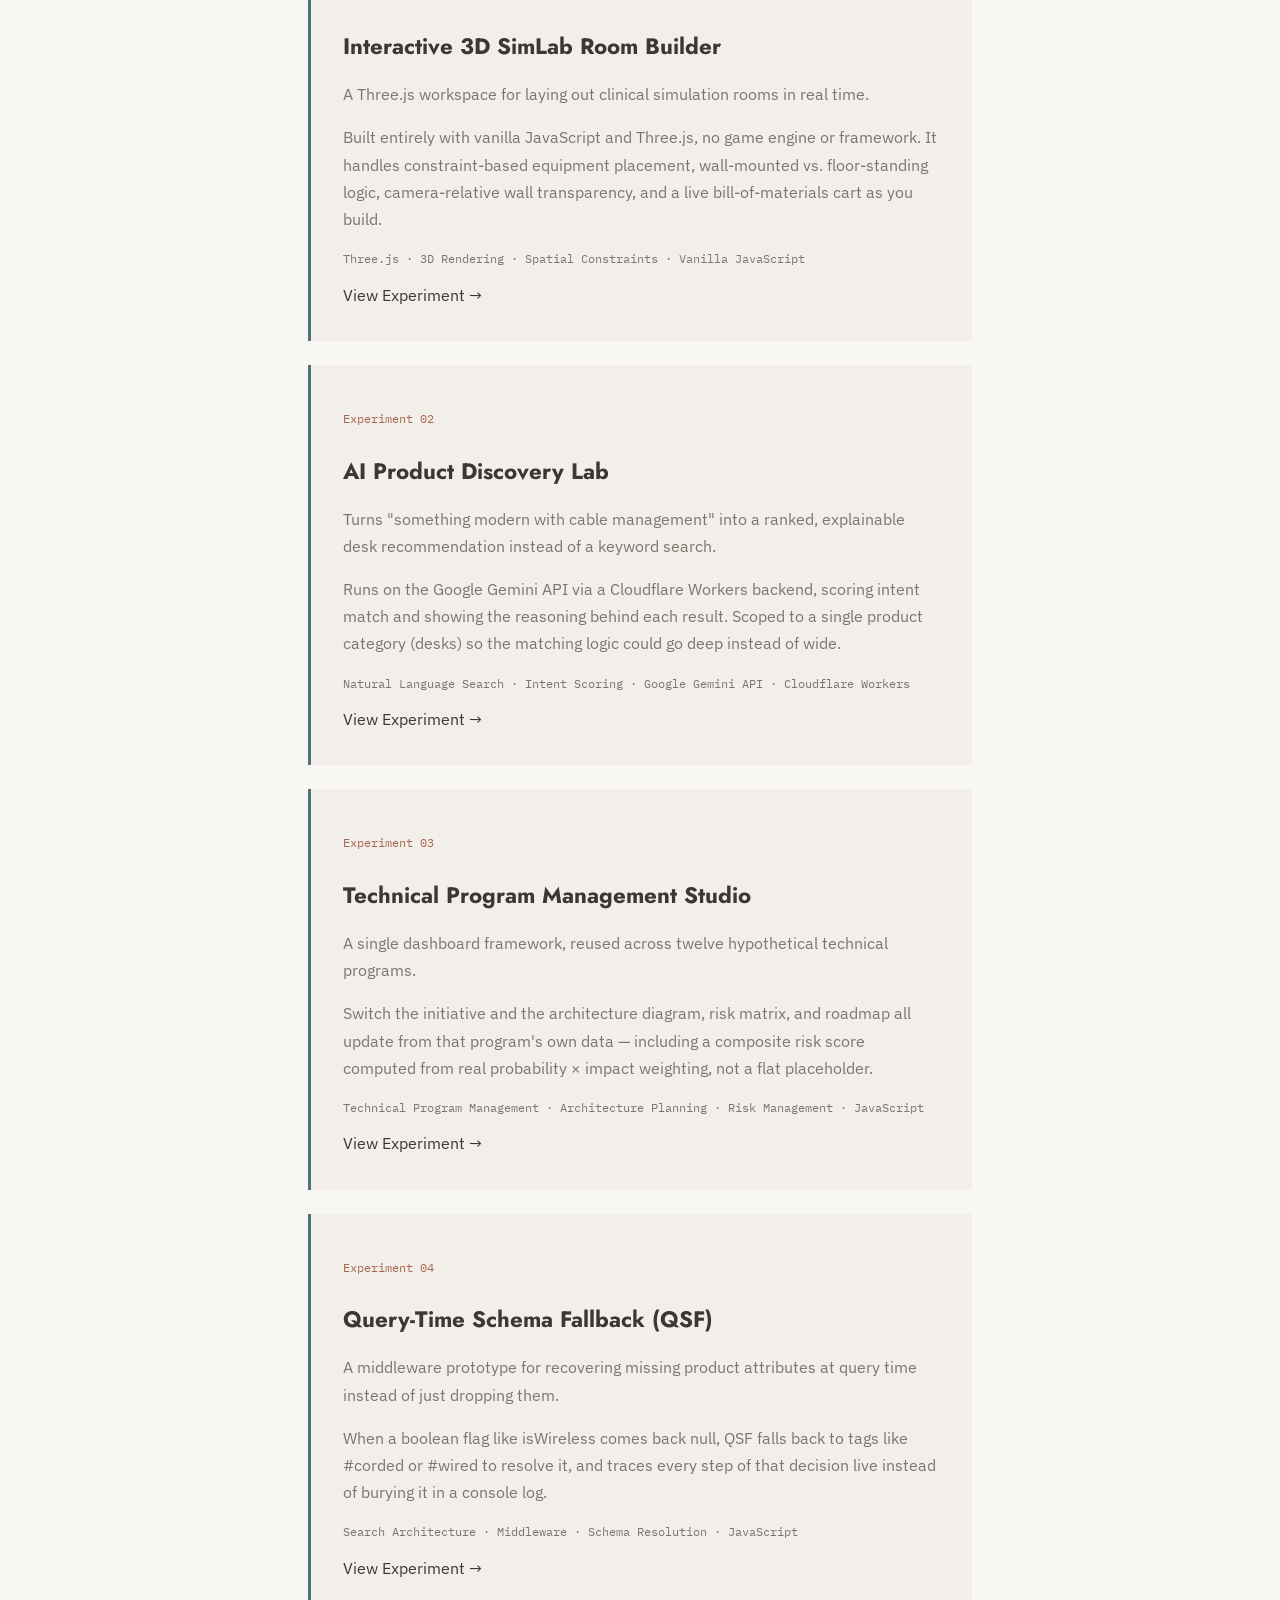
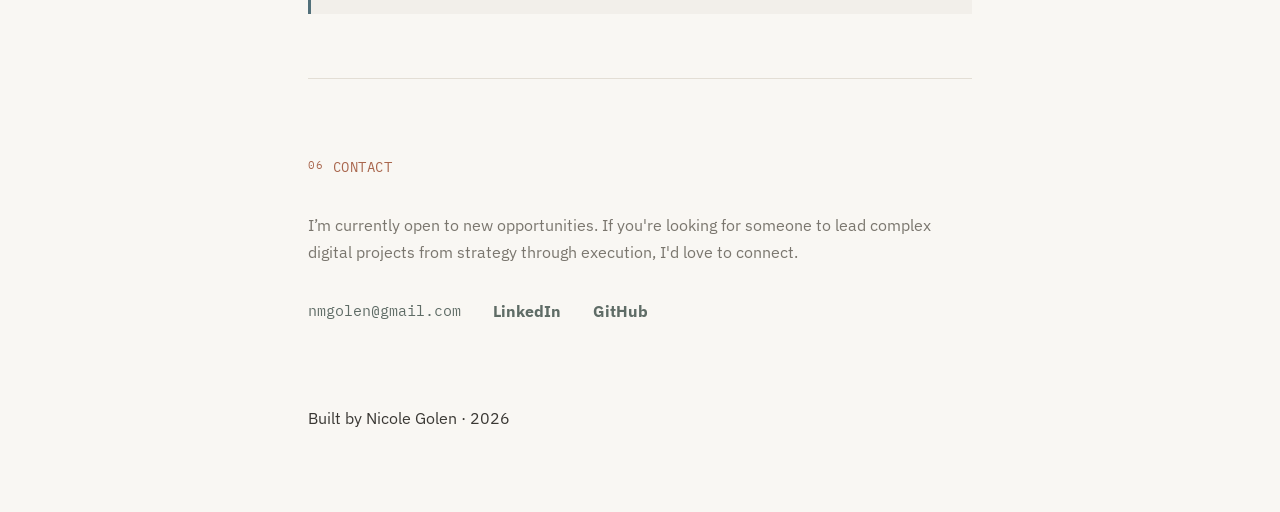
==== commit 24d68cb2: "Update index.html" ====
--- a/index.html
+++ b/index.html
@@ -259,7 +259,7 @@
 
       <p class="project-tag">Project 02</p>
 
-      <h3 class="project-title">Kit Builder (Product Configurator</h3>
+      <h3 class="project-title">Kit Builder (Product Configurator)</h3>
 
        <p class="project-desc">
           Defined catalog requirements and own the ongoing data validation that keeps kit-only components separate from the standard catalog, for a program generating $10M+ in rolling 52-week revenue.
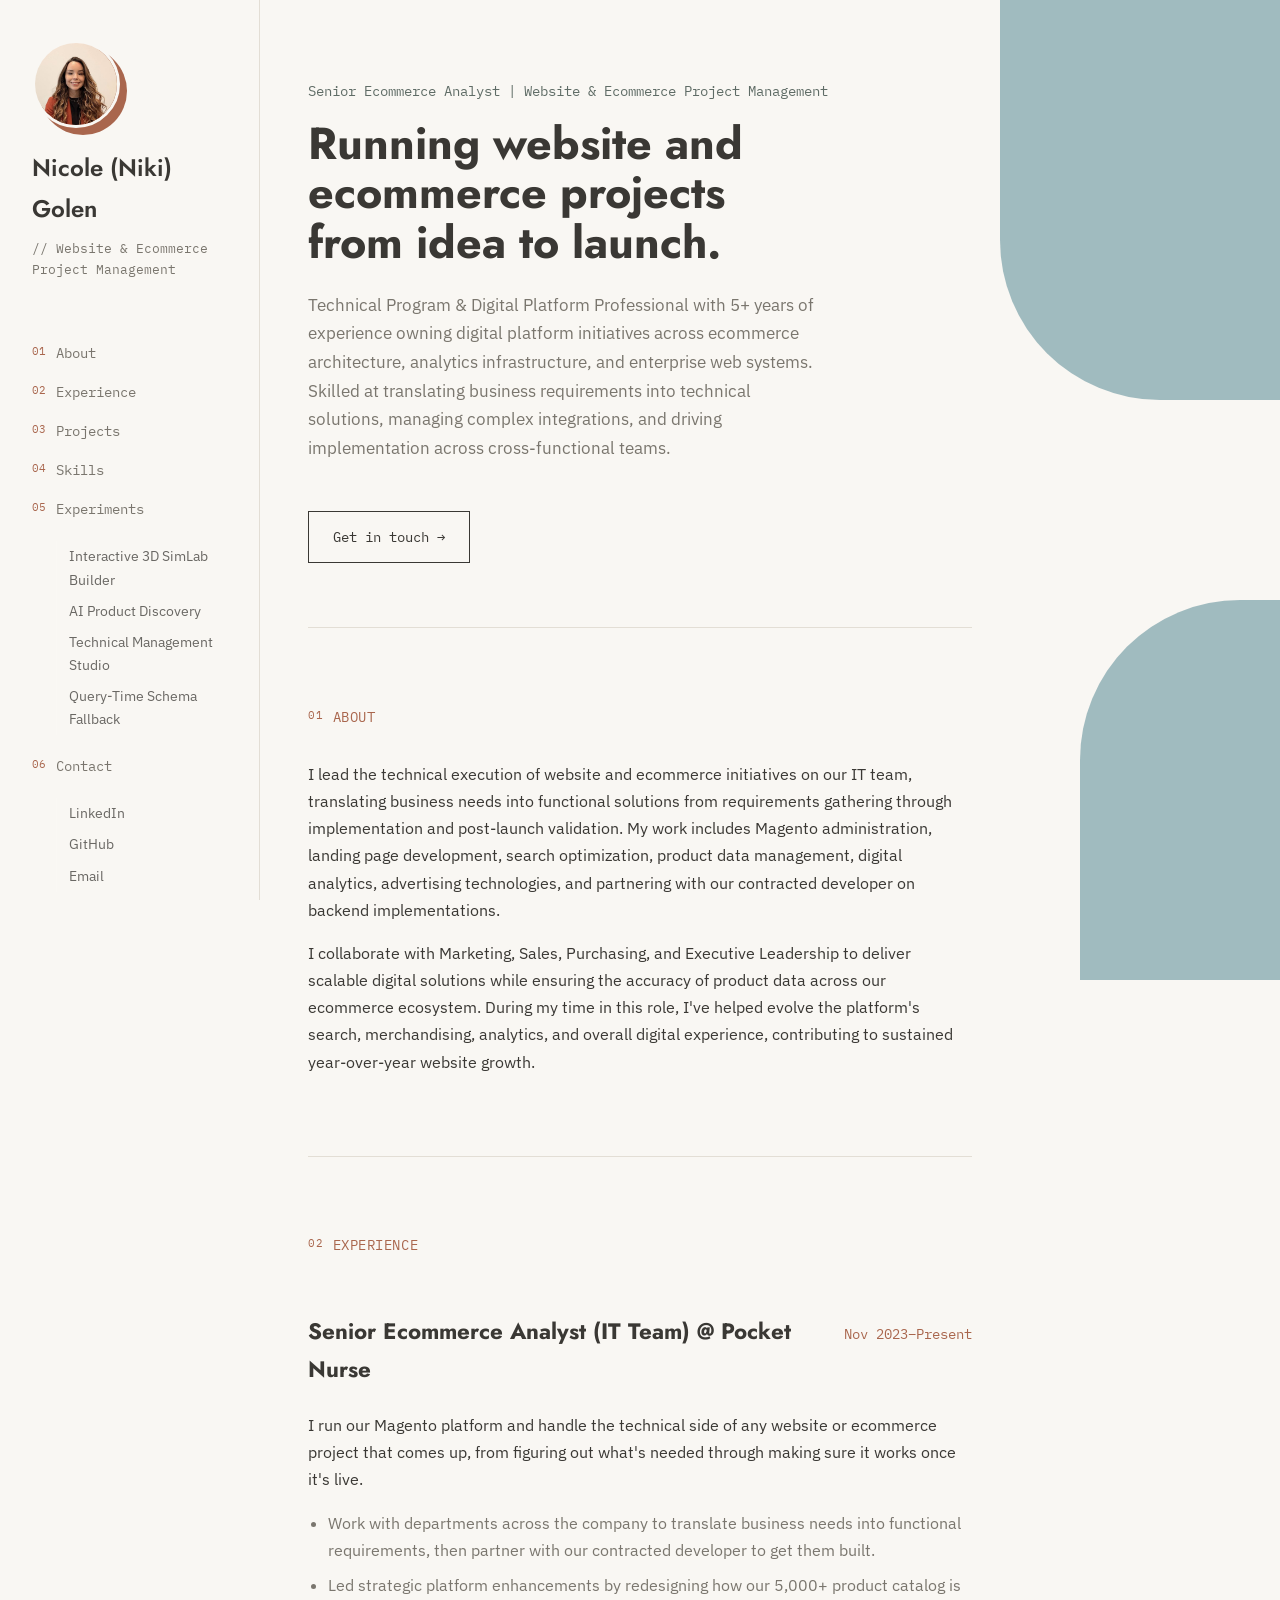
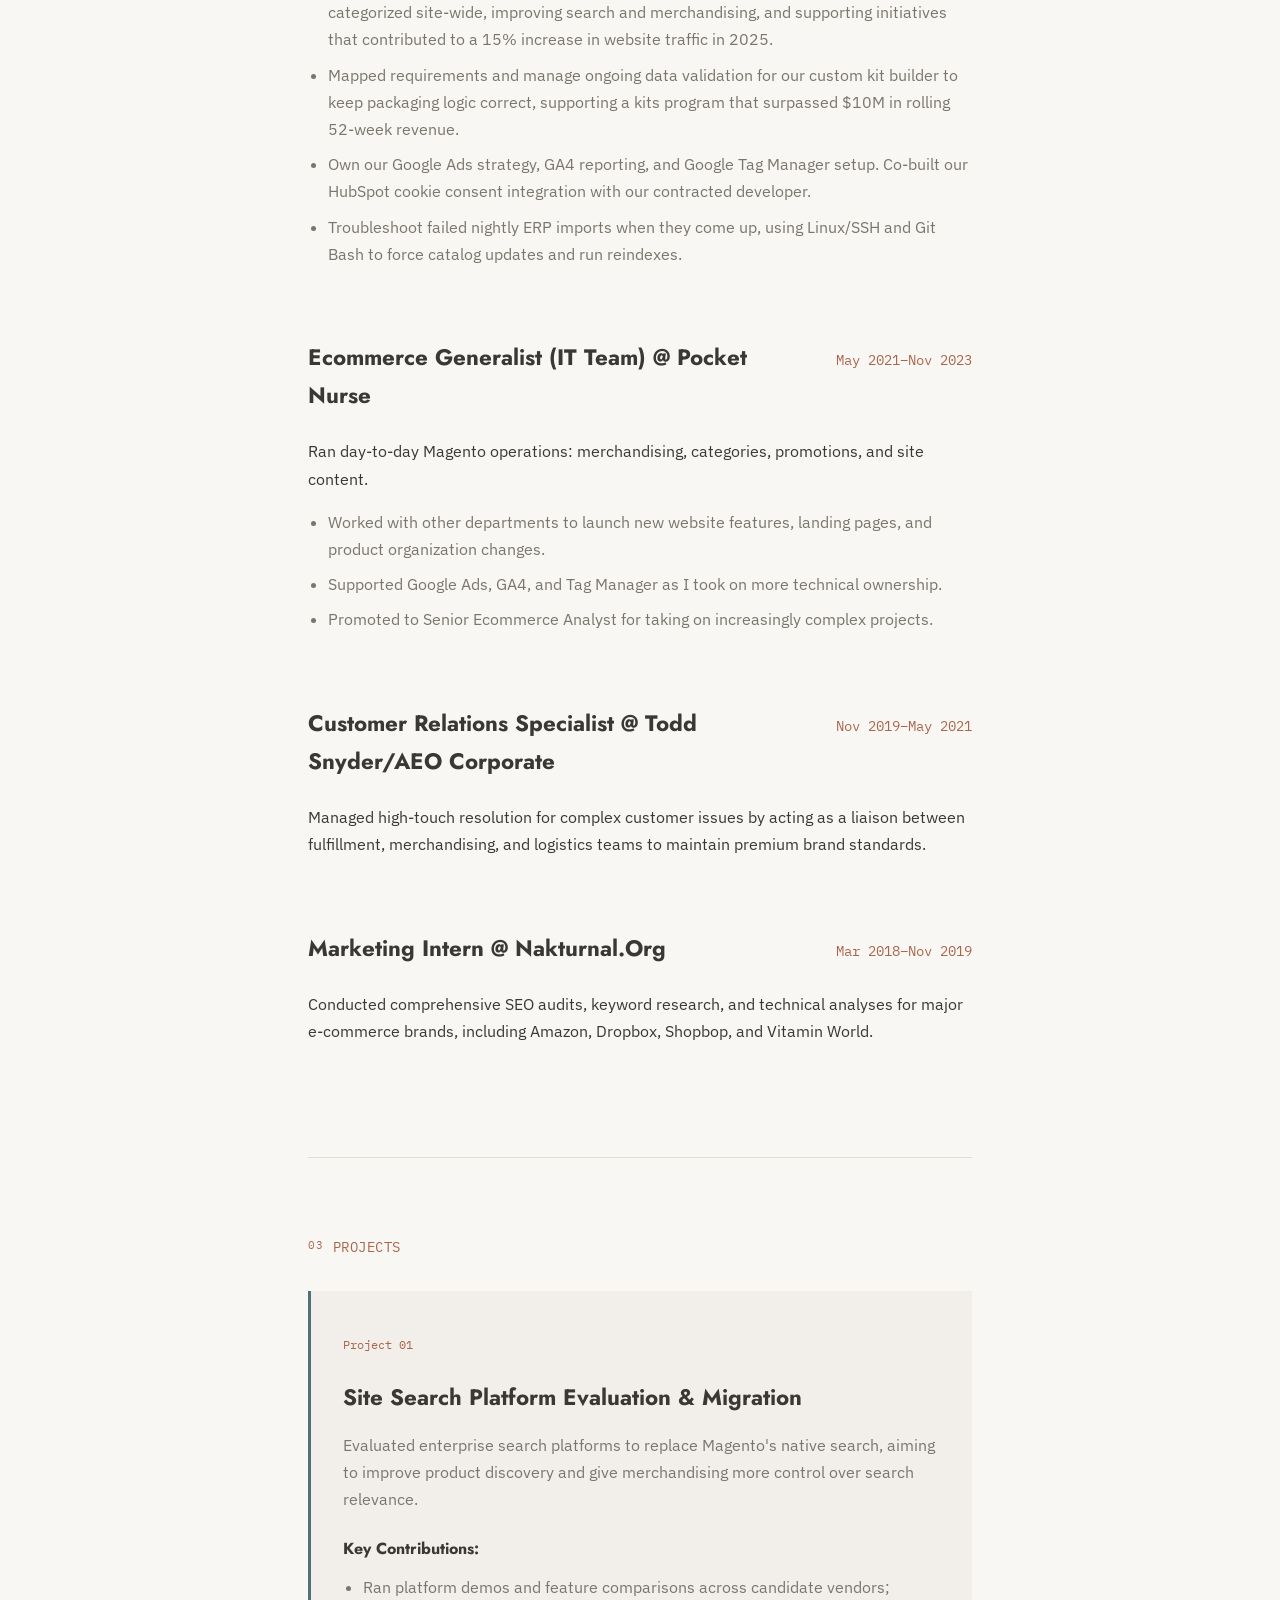
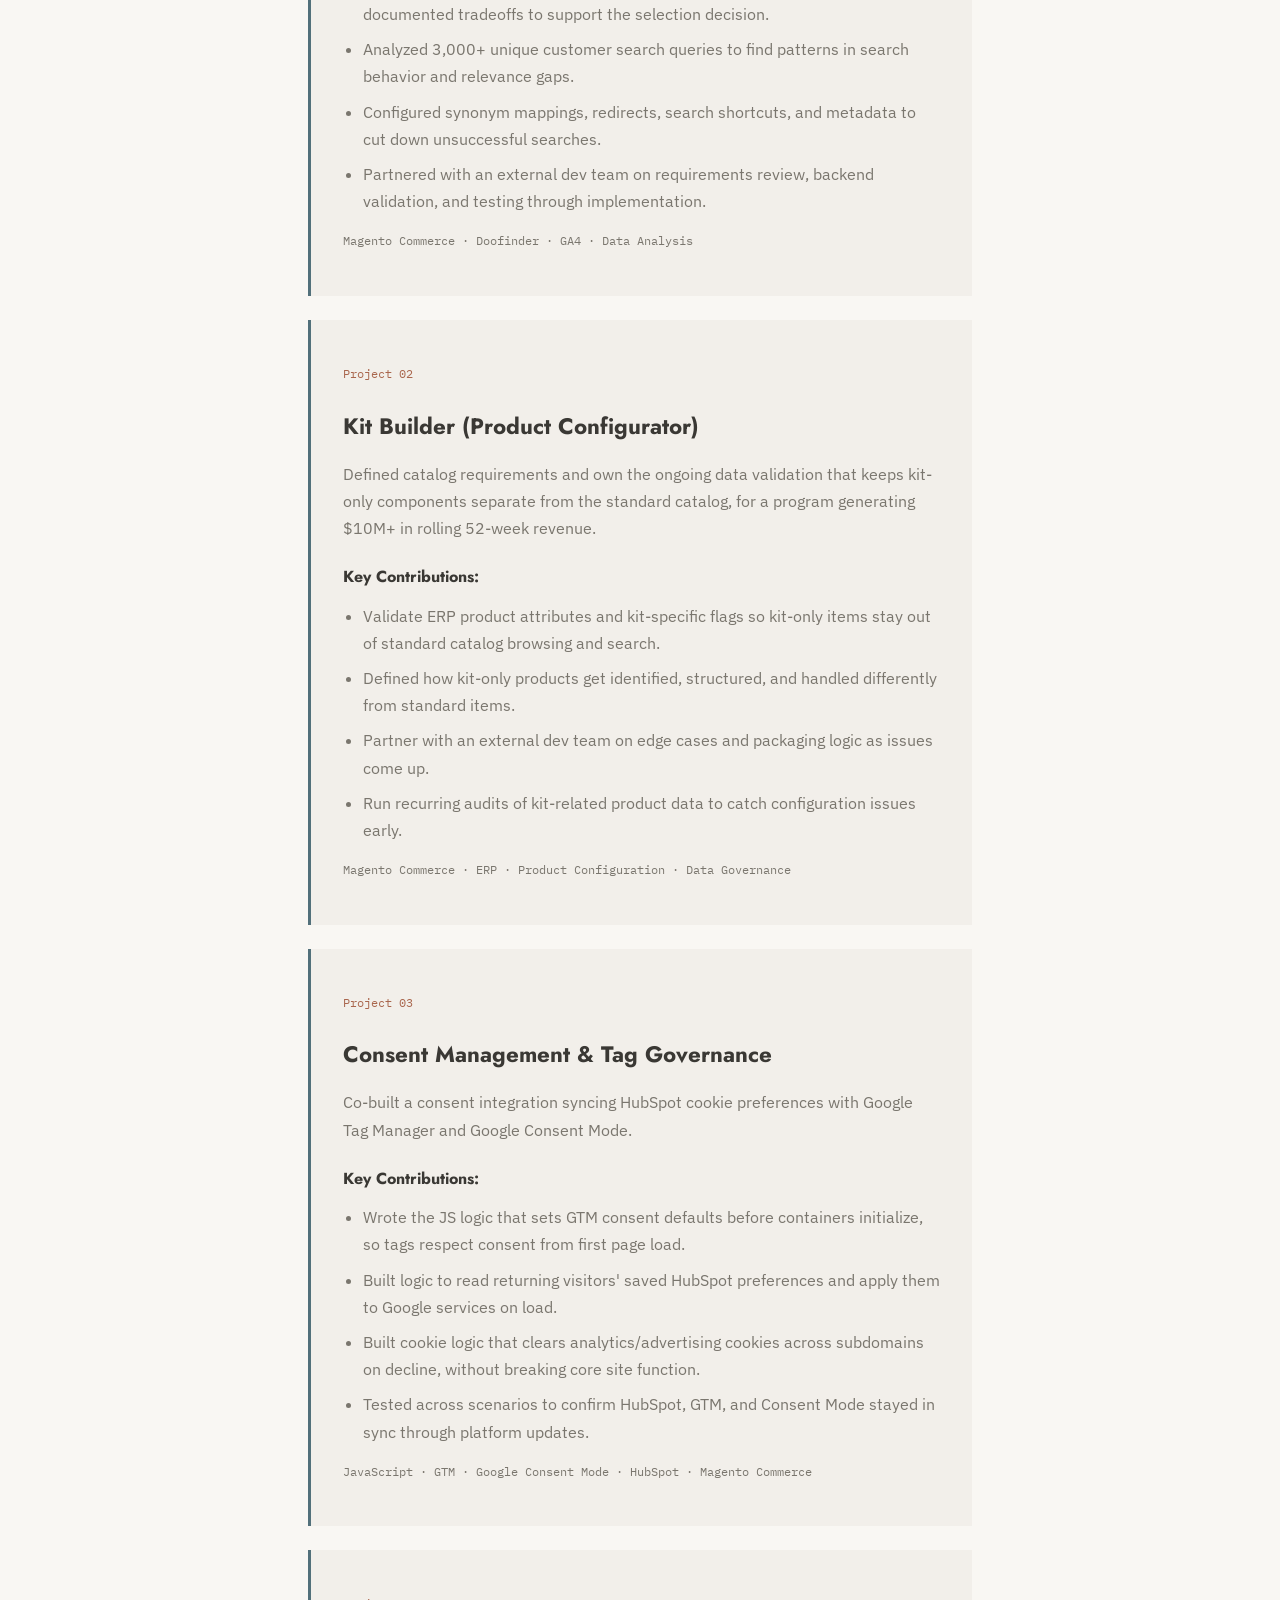
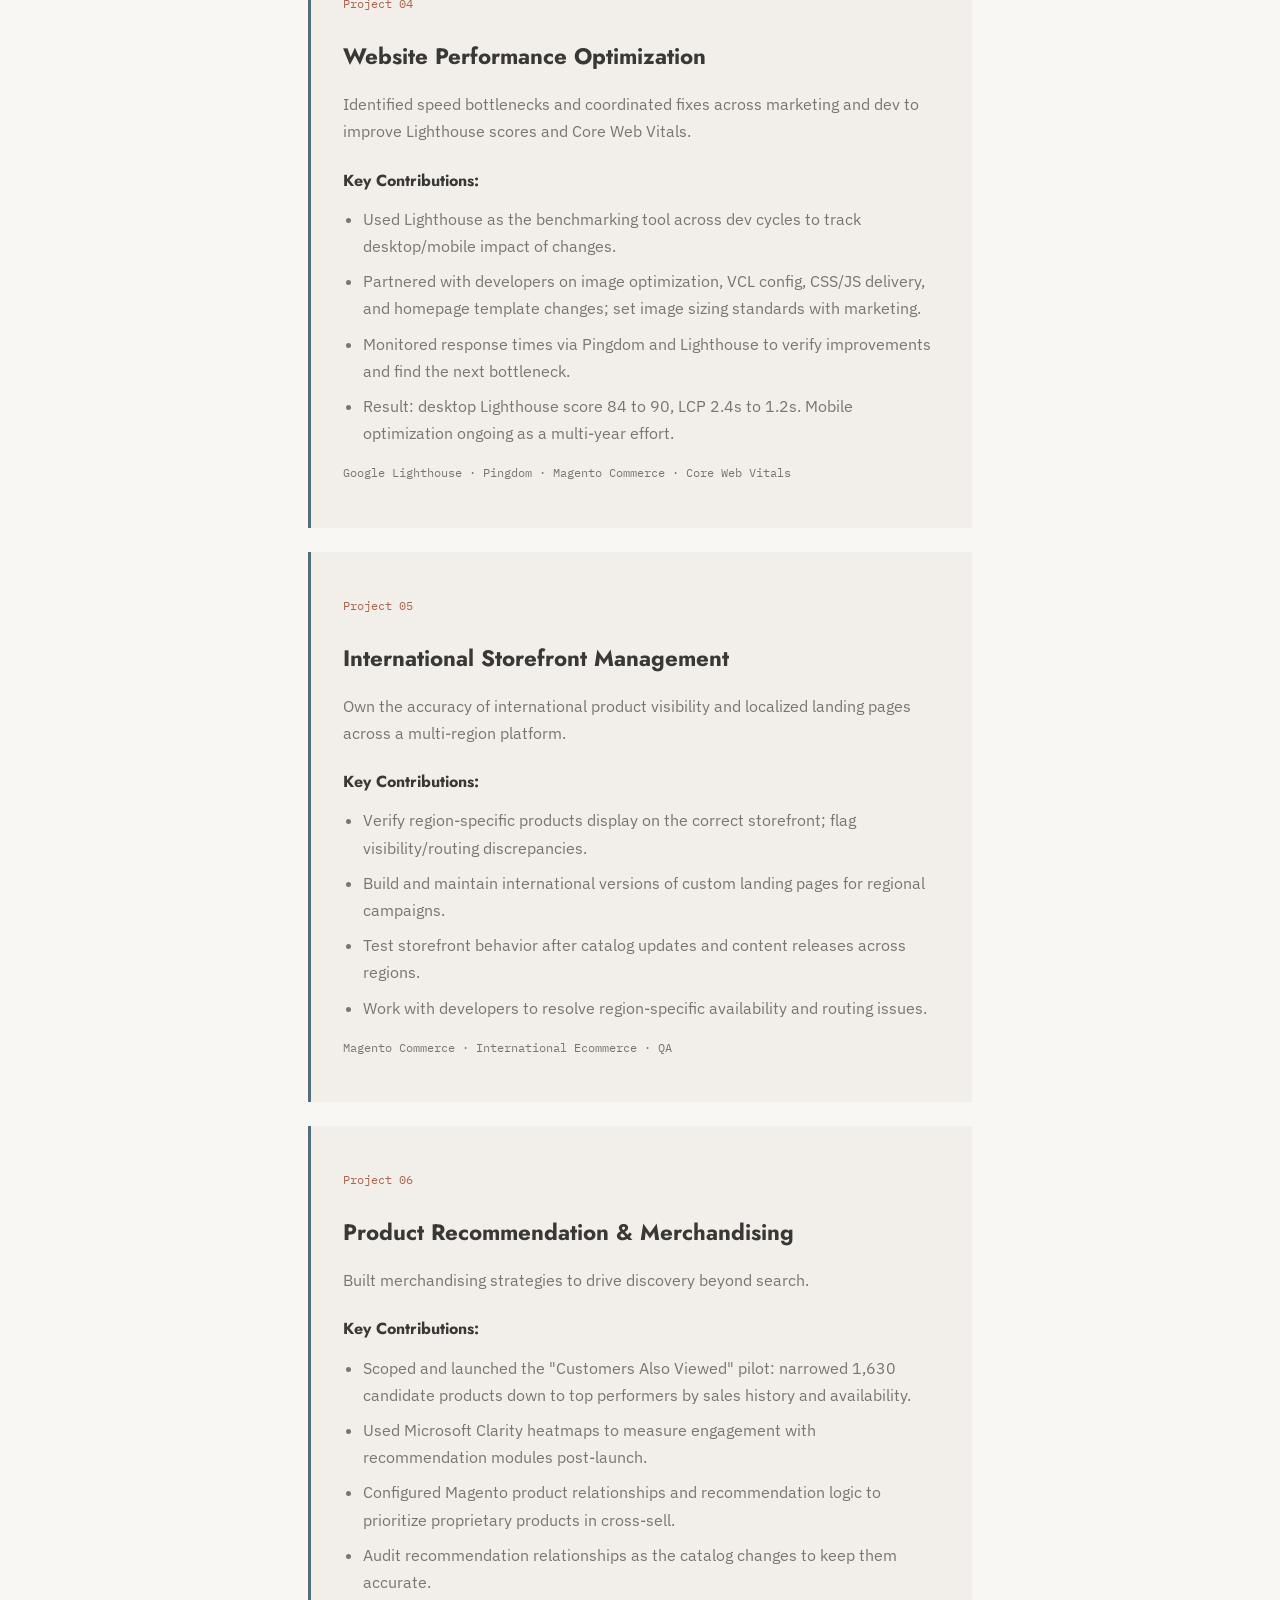
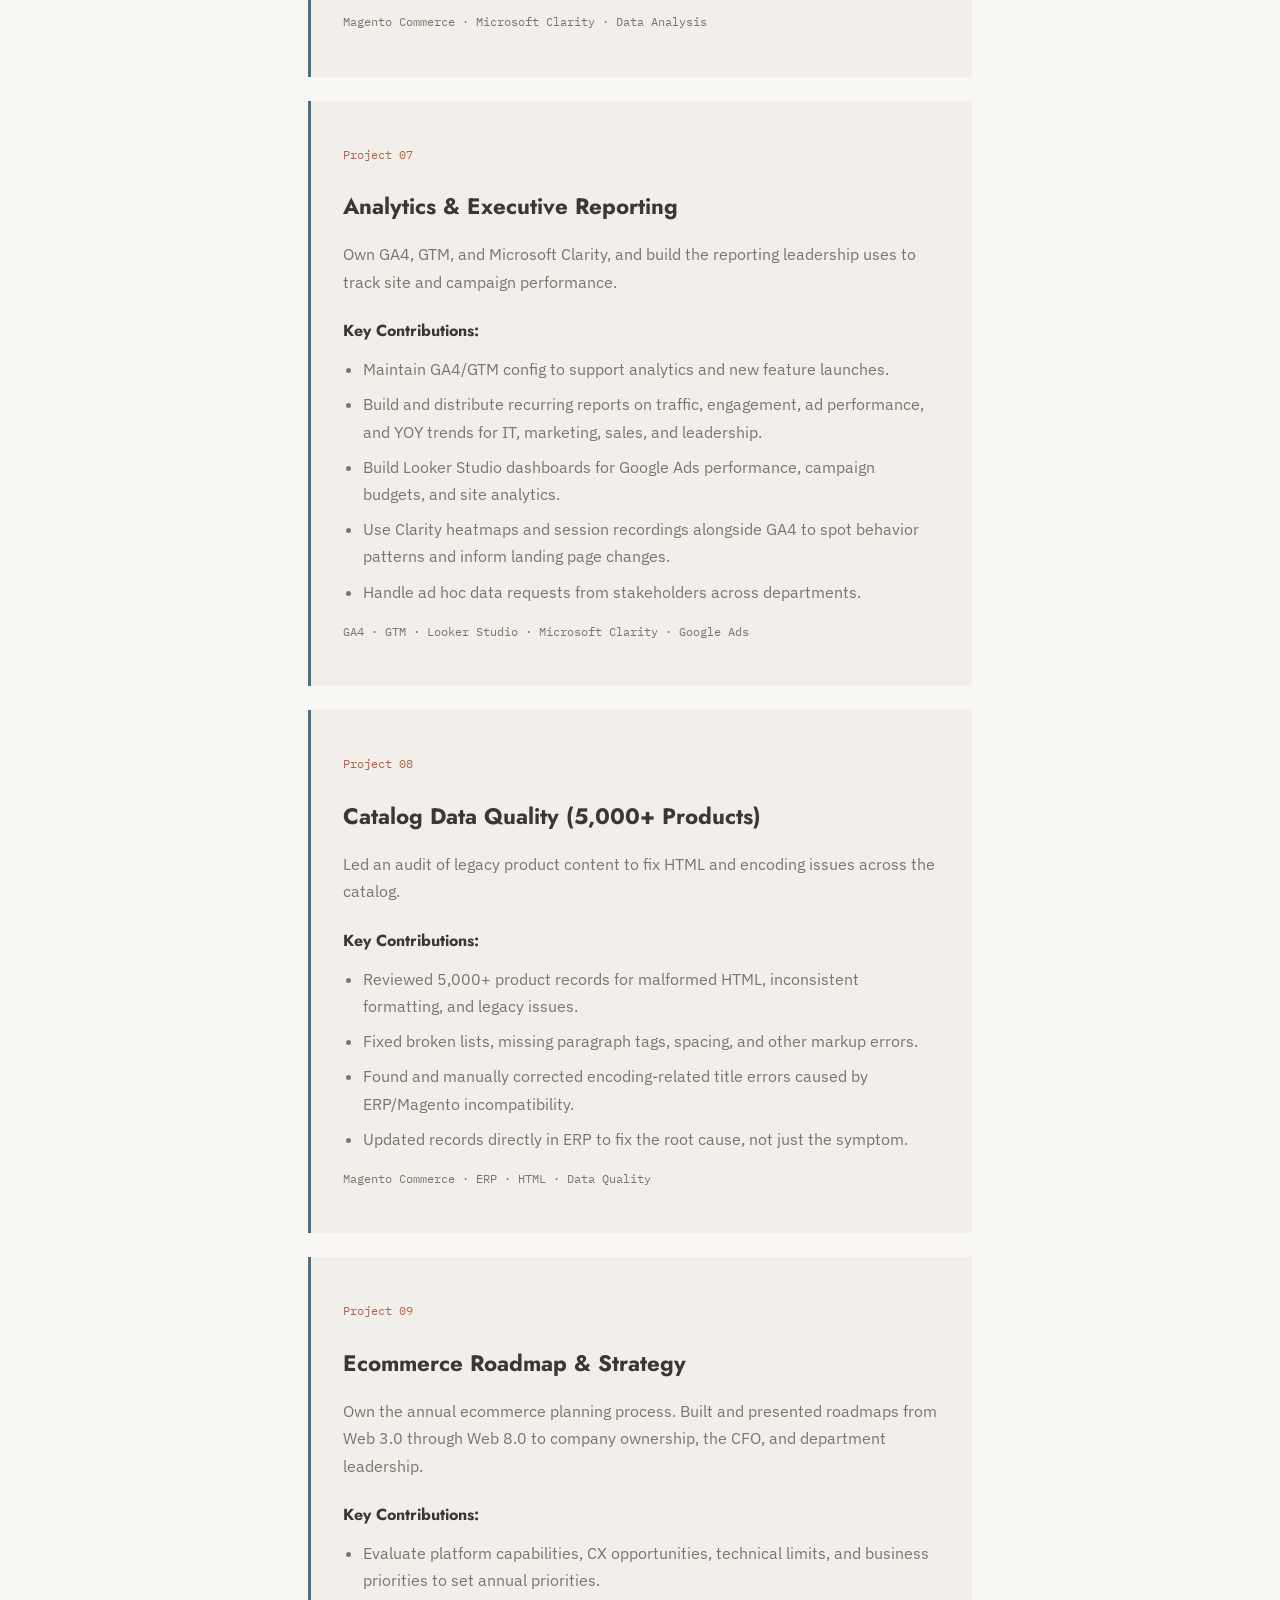
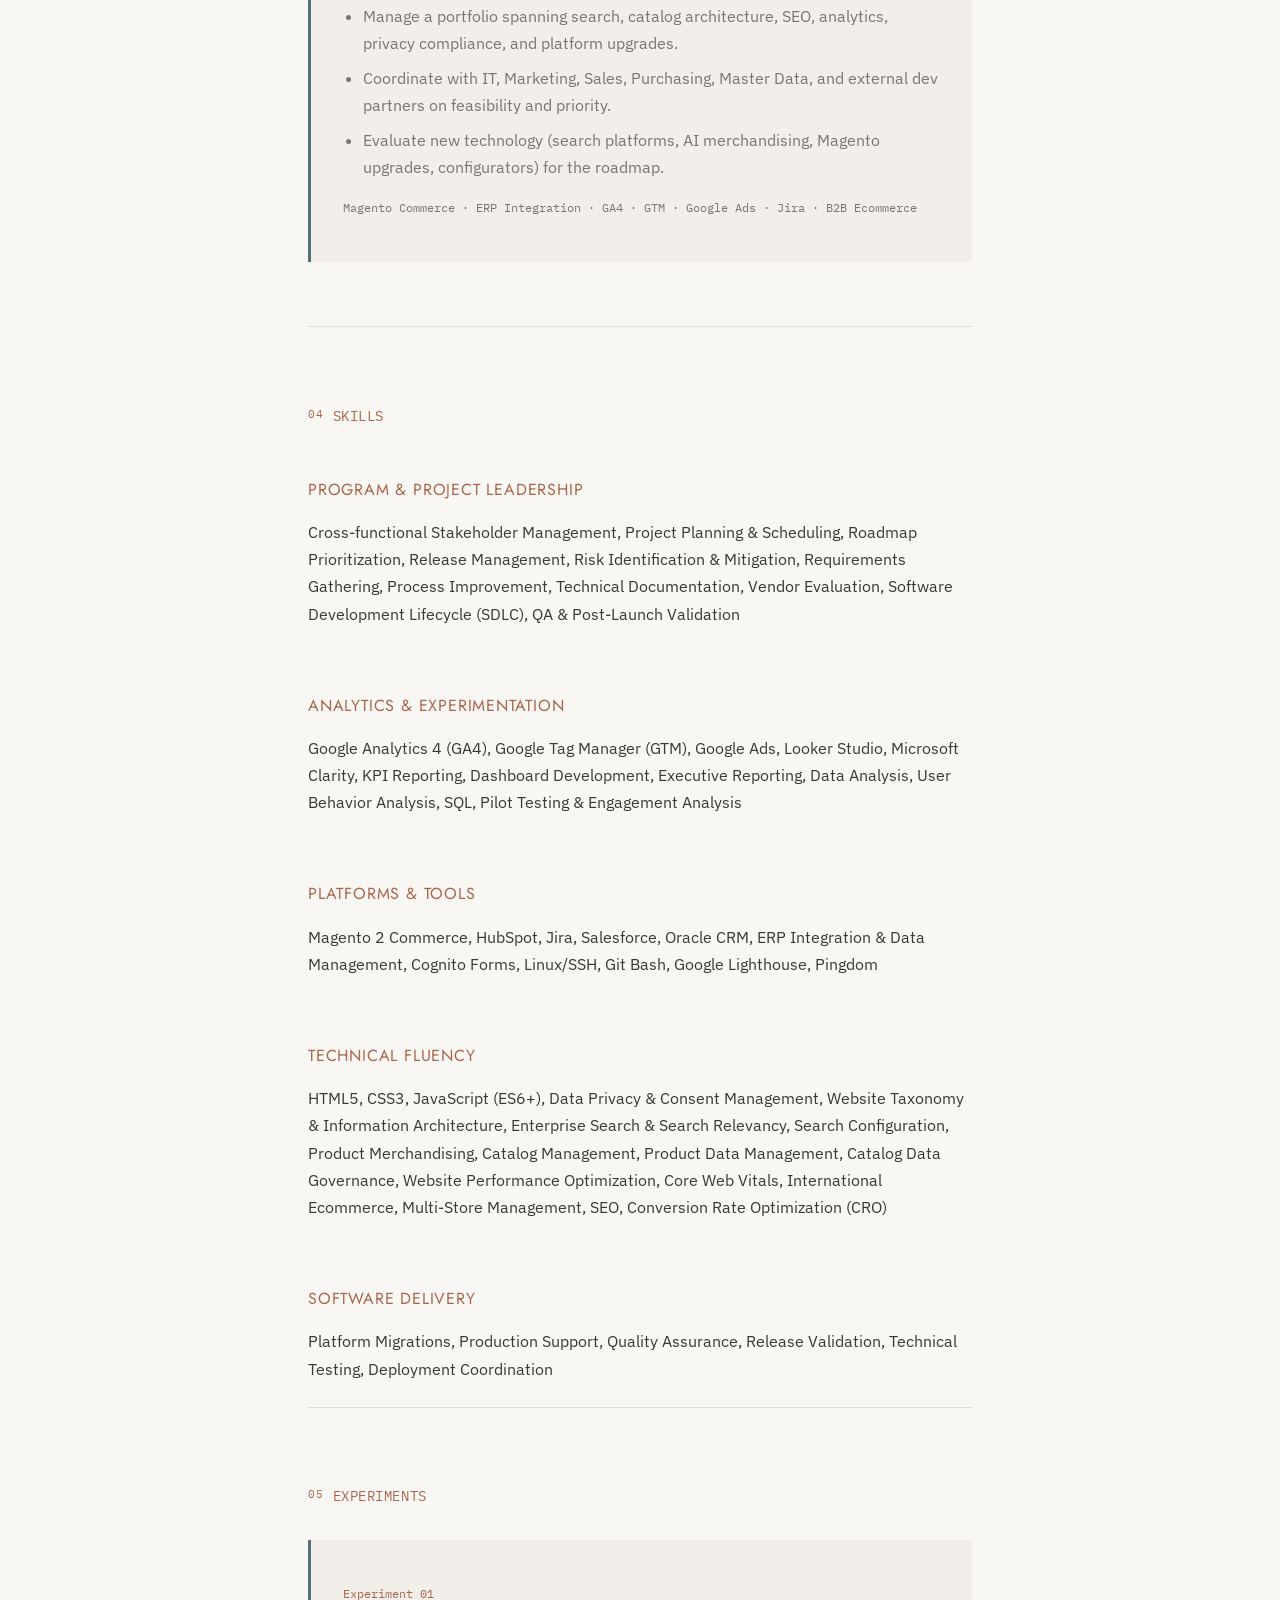
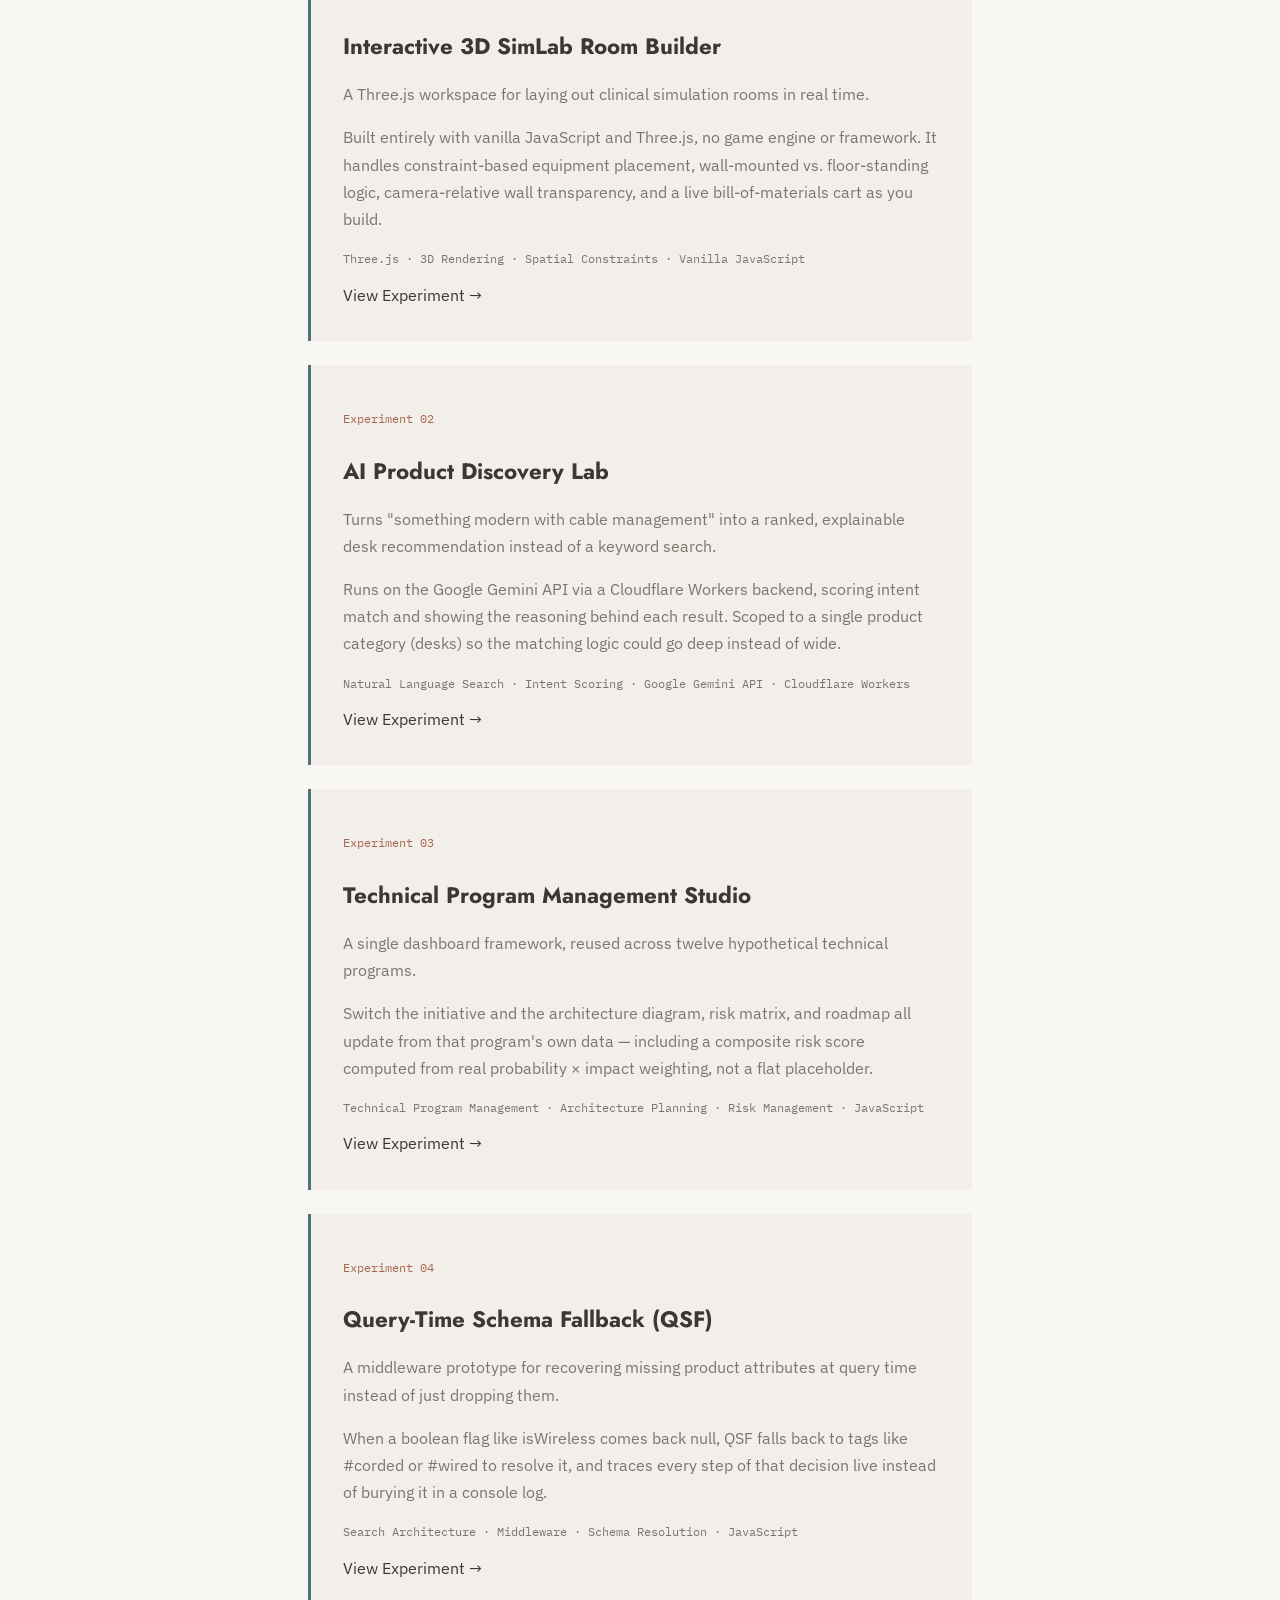
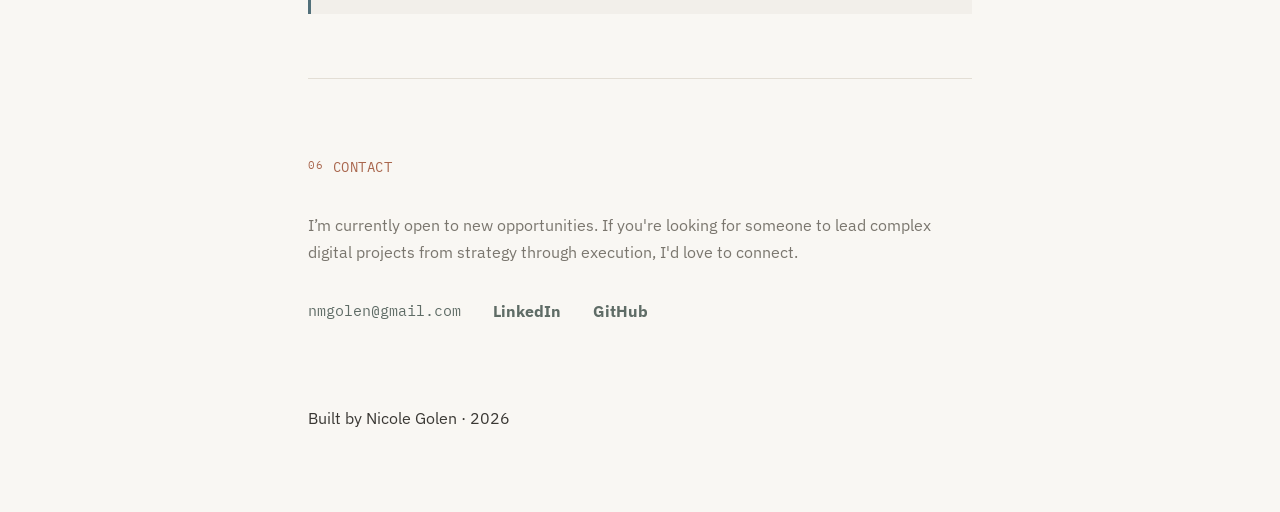
==== commit ebb55882: "Update index.html" ====
--- a/index.html
+++ b/index.html
@@ -200,7 +200,7 @@
 
         <h3>Marketing Intern @ Nakturnal.Org</h3>
 
-        <span class="job-date">Mar 2017–Nov 2019</span>
+        <span class="job-date">Mar 2018–Nov 2019</span>
 
       </div>
 
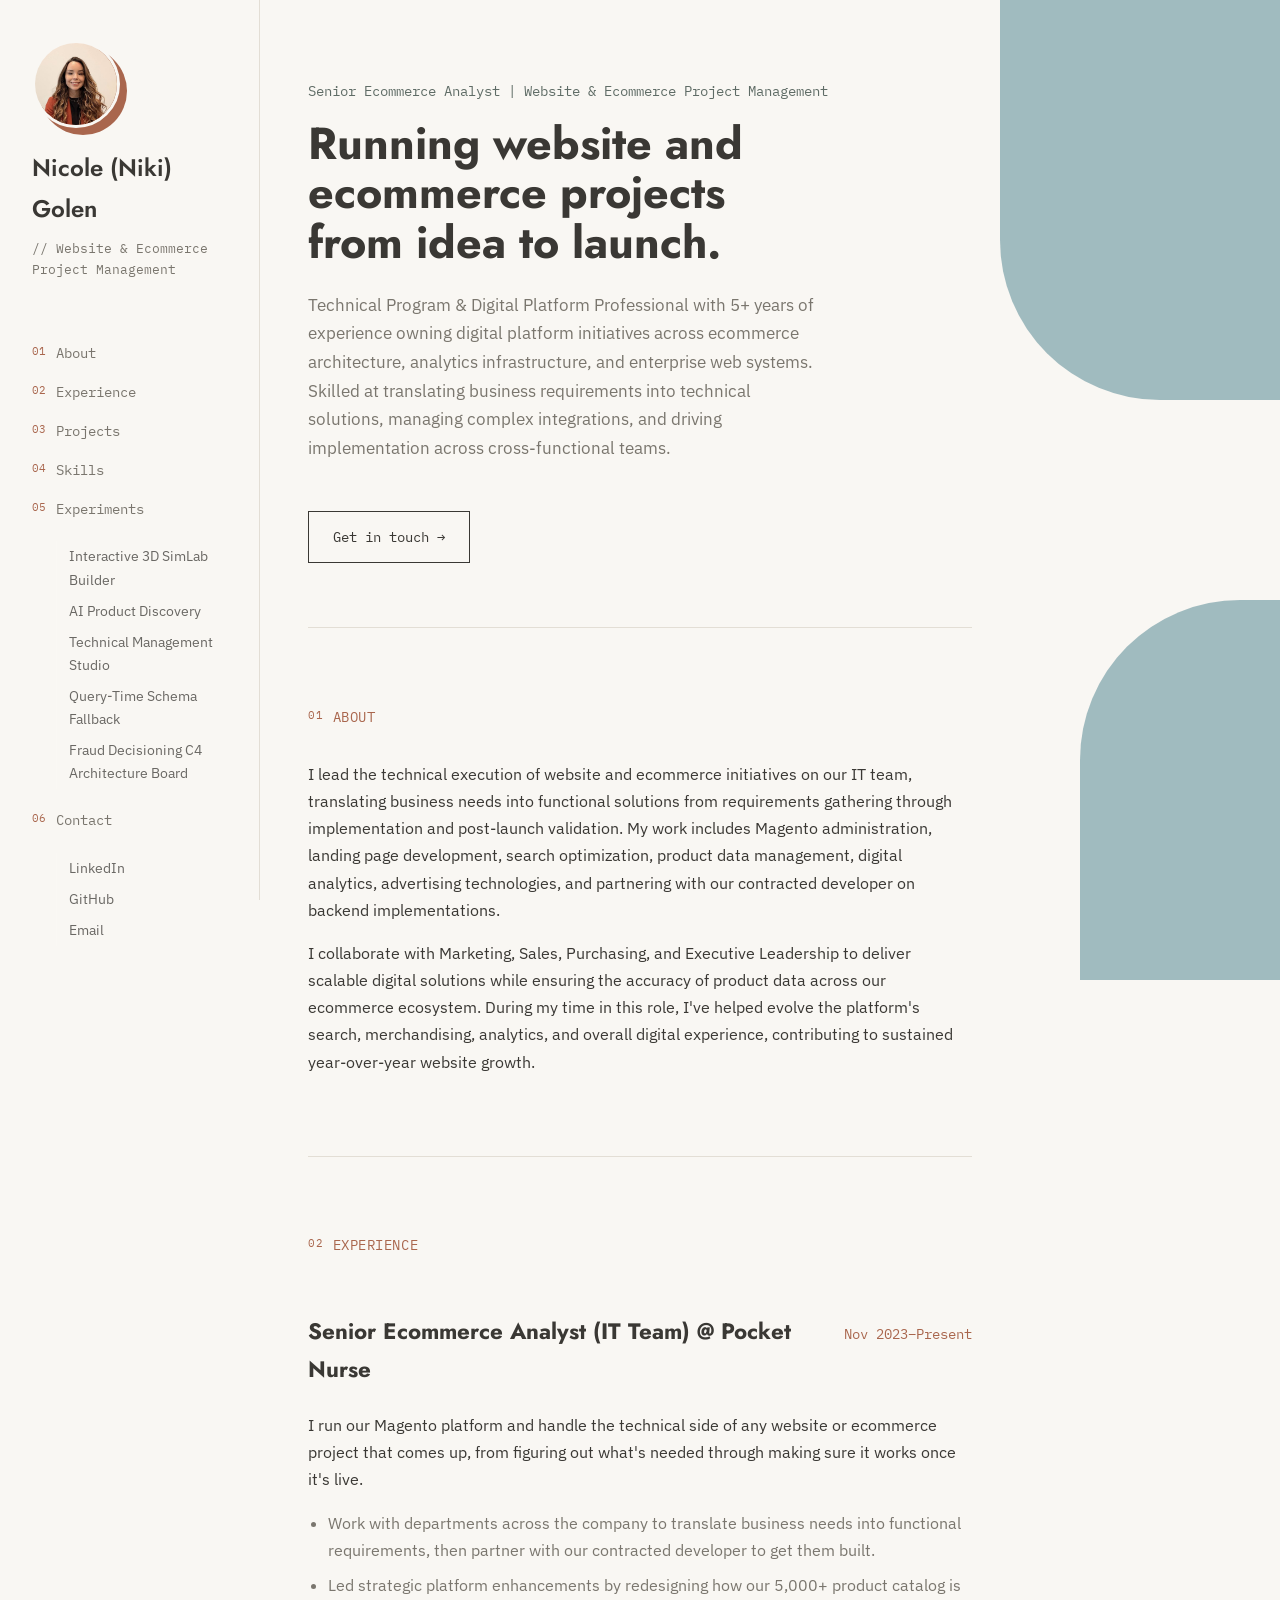
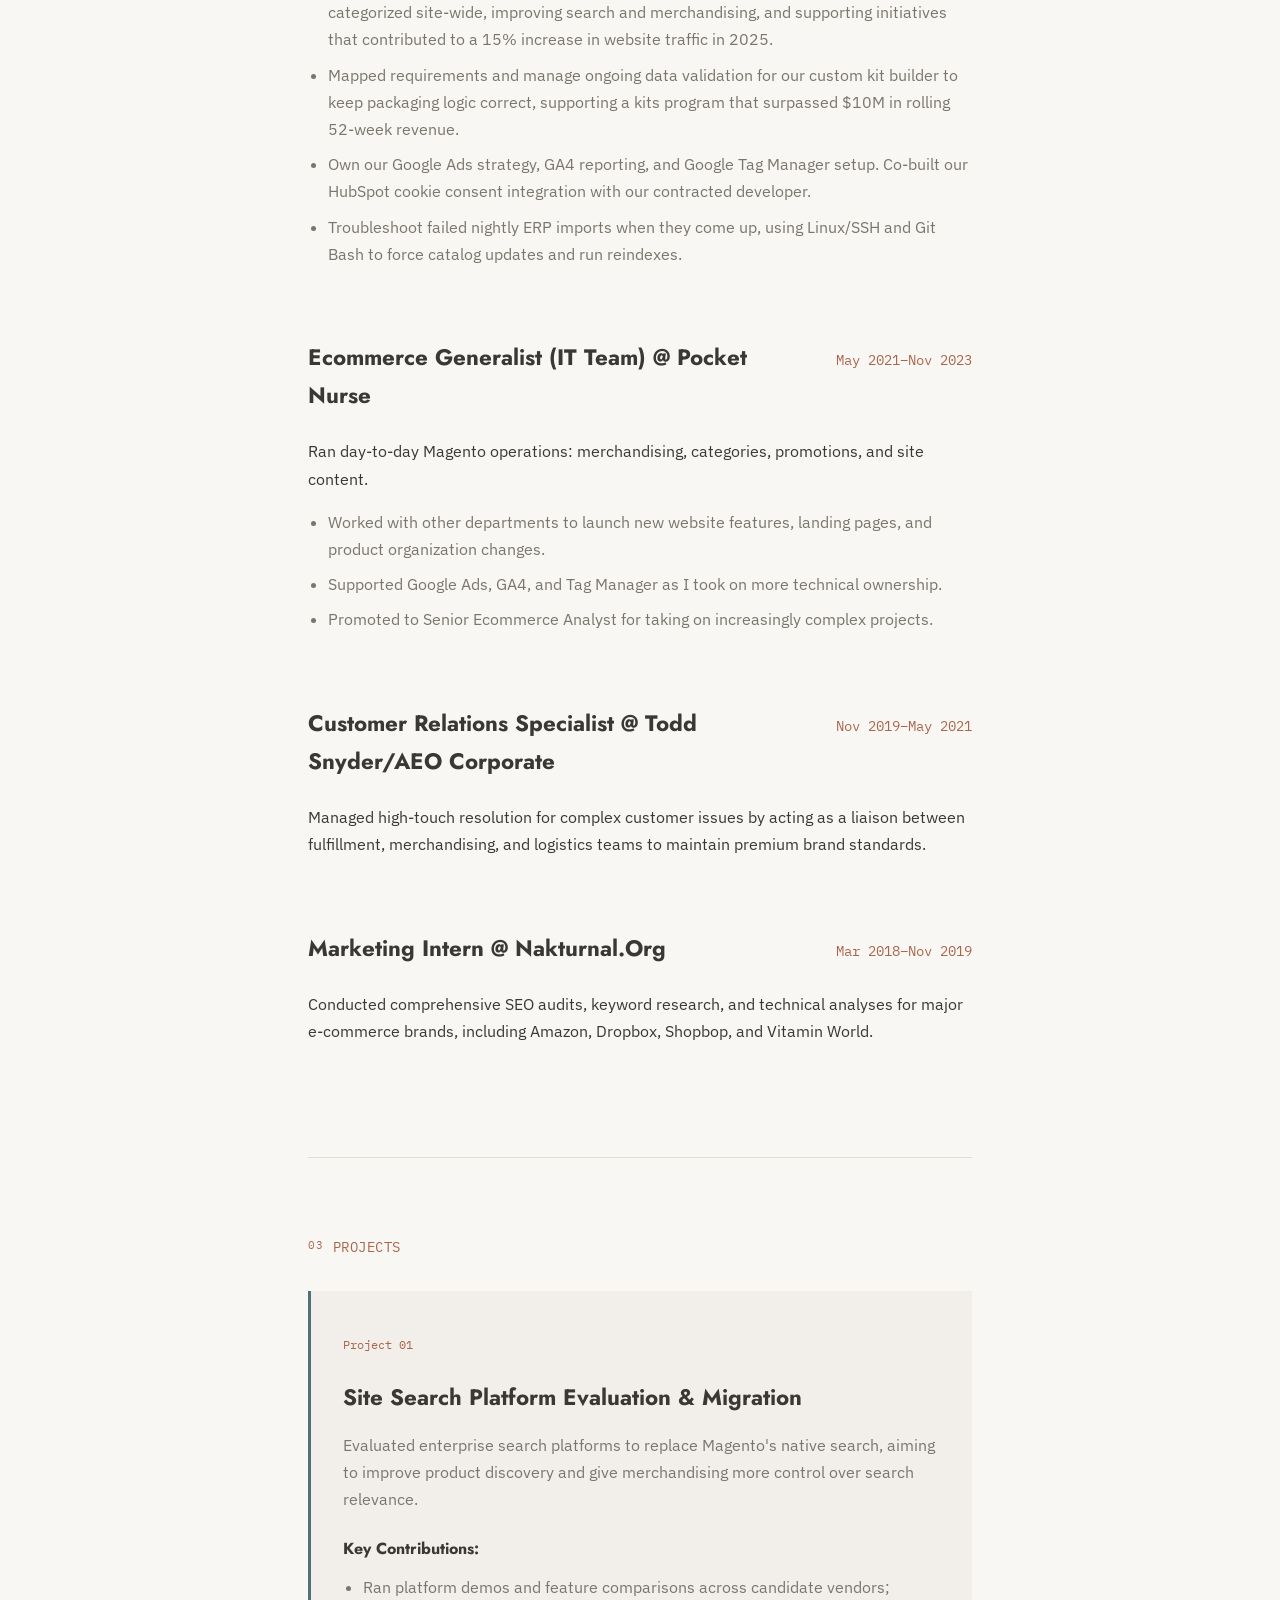
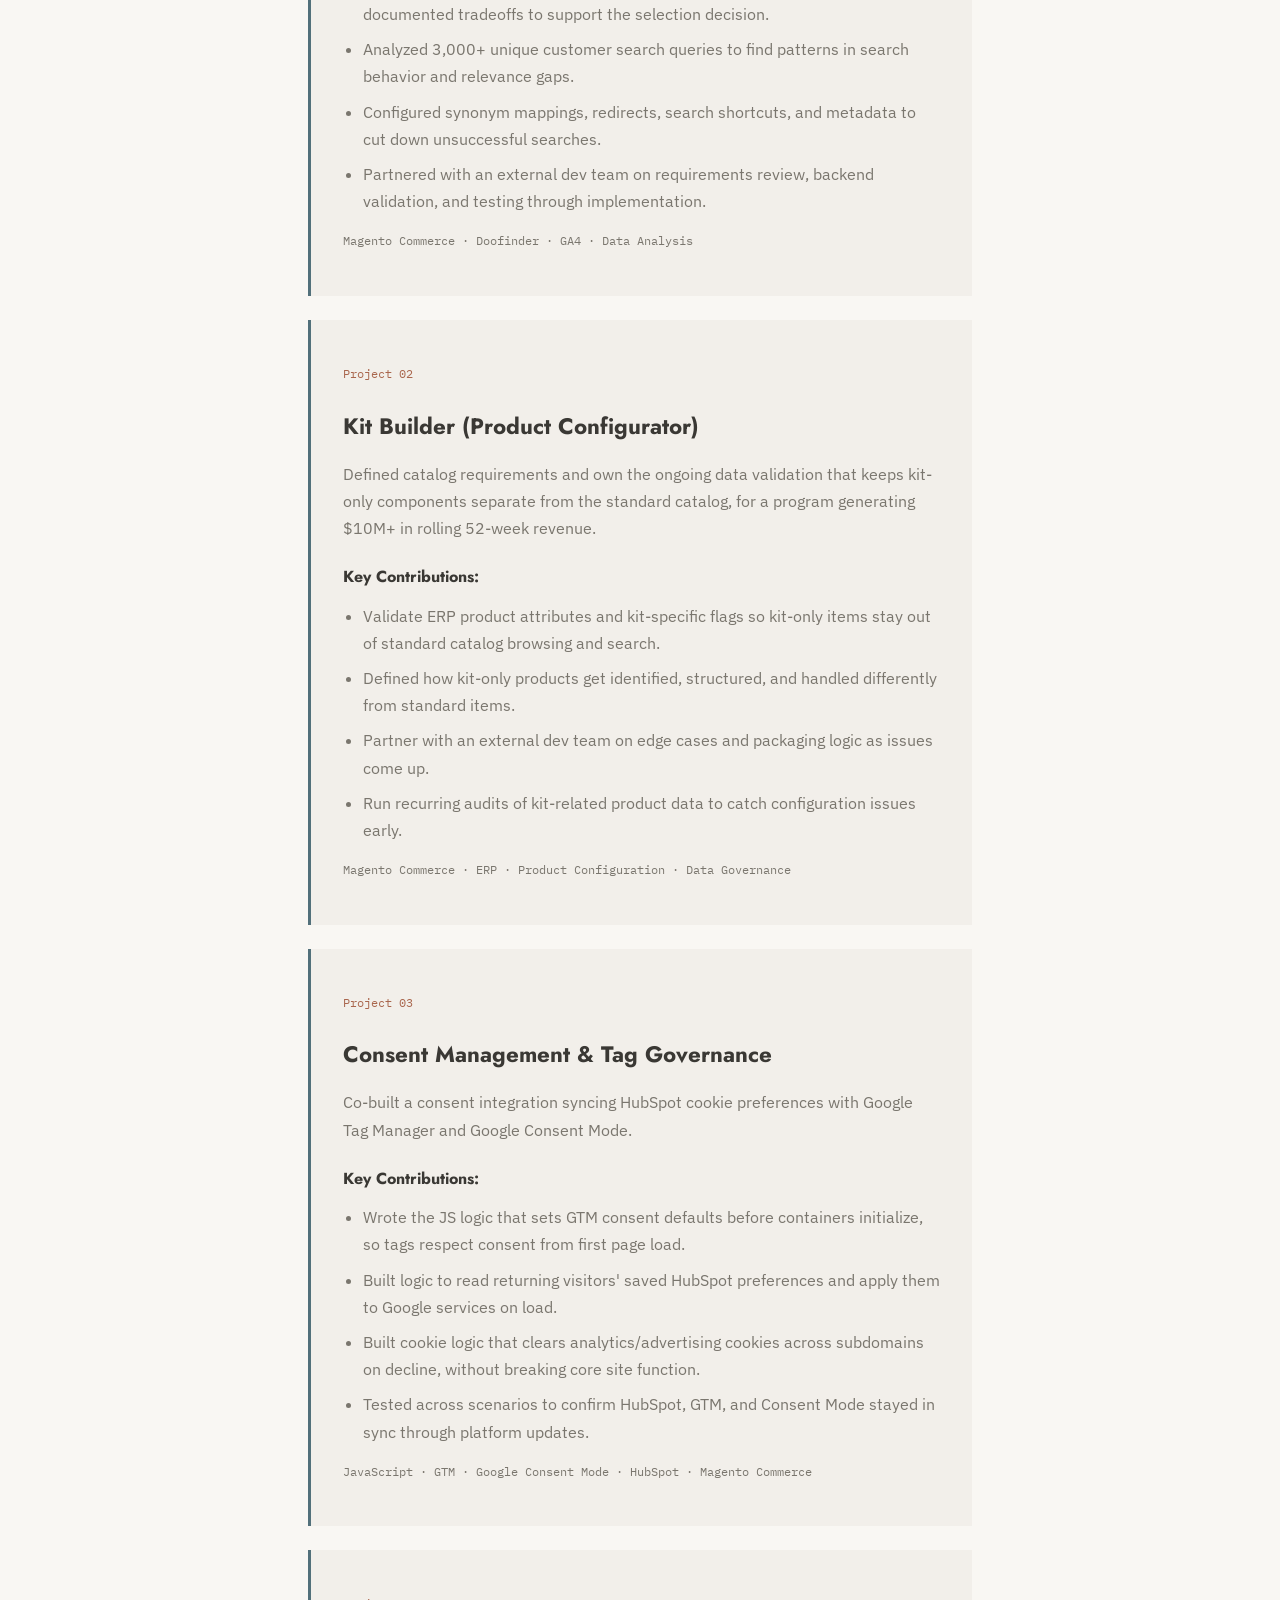
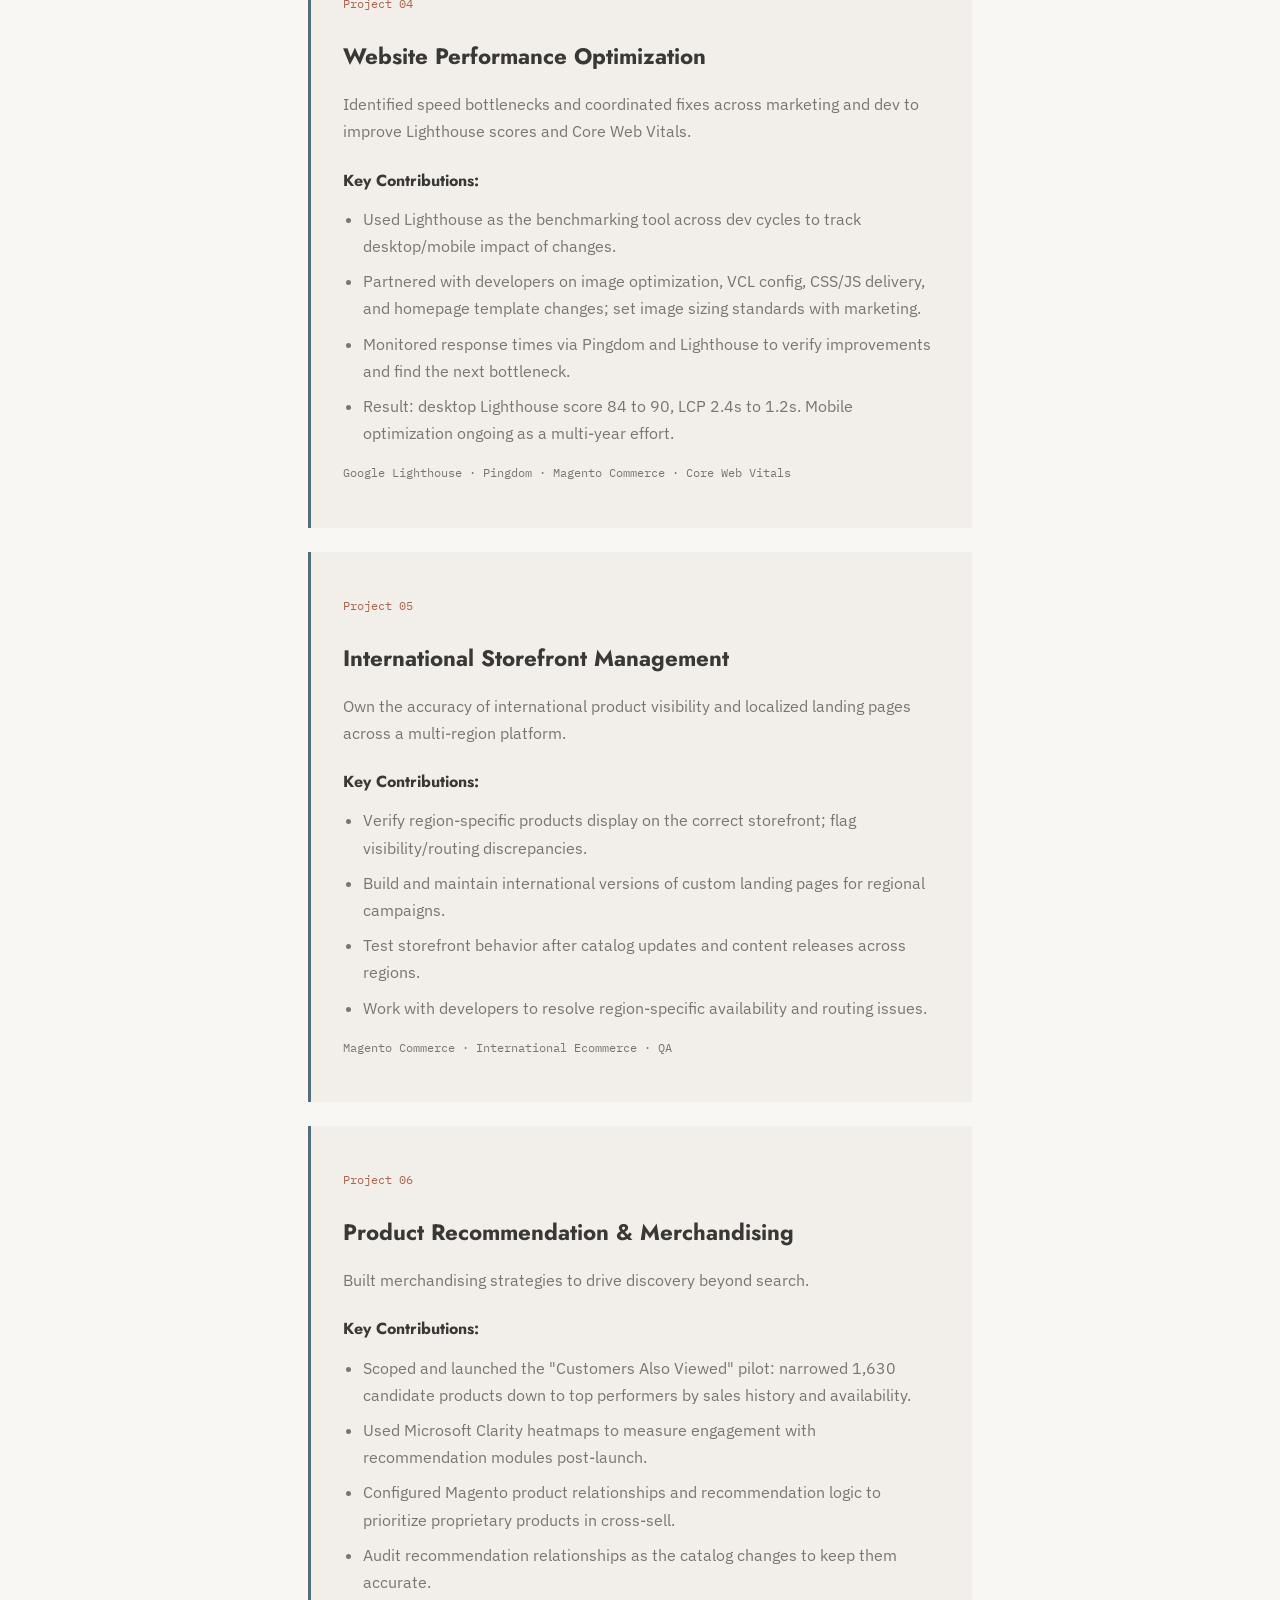
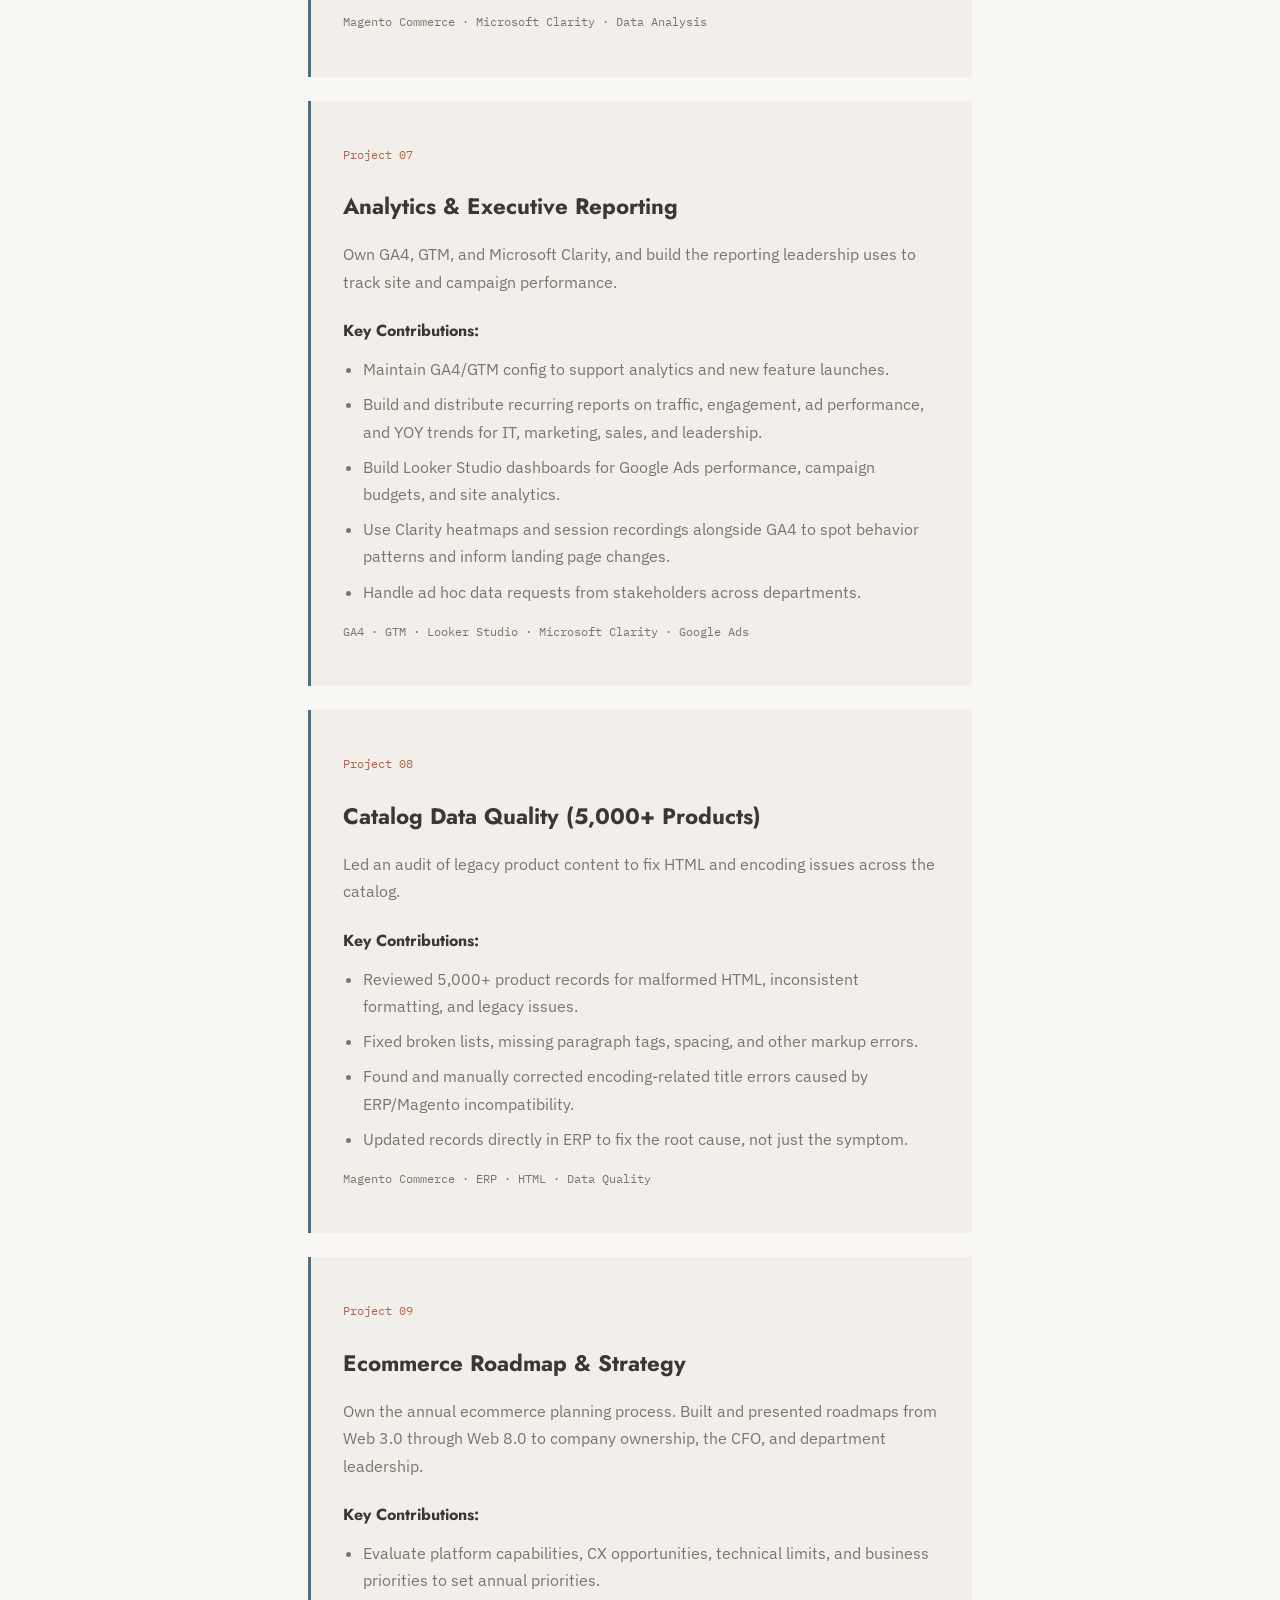
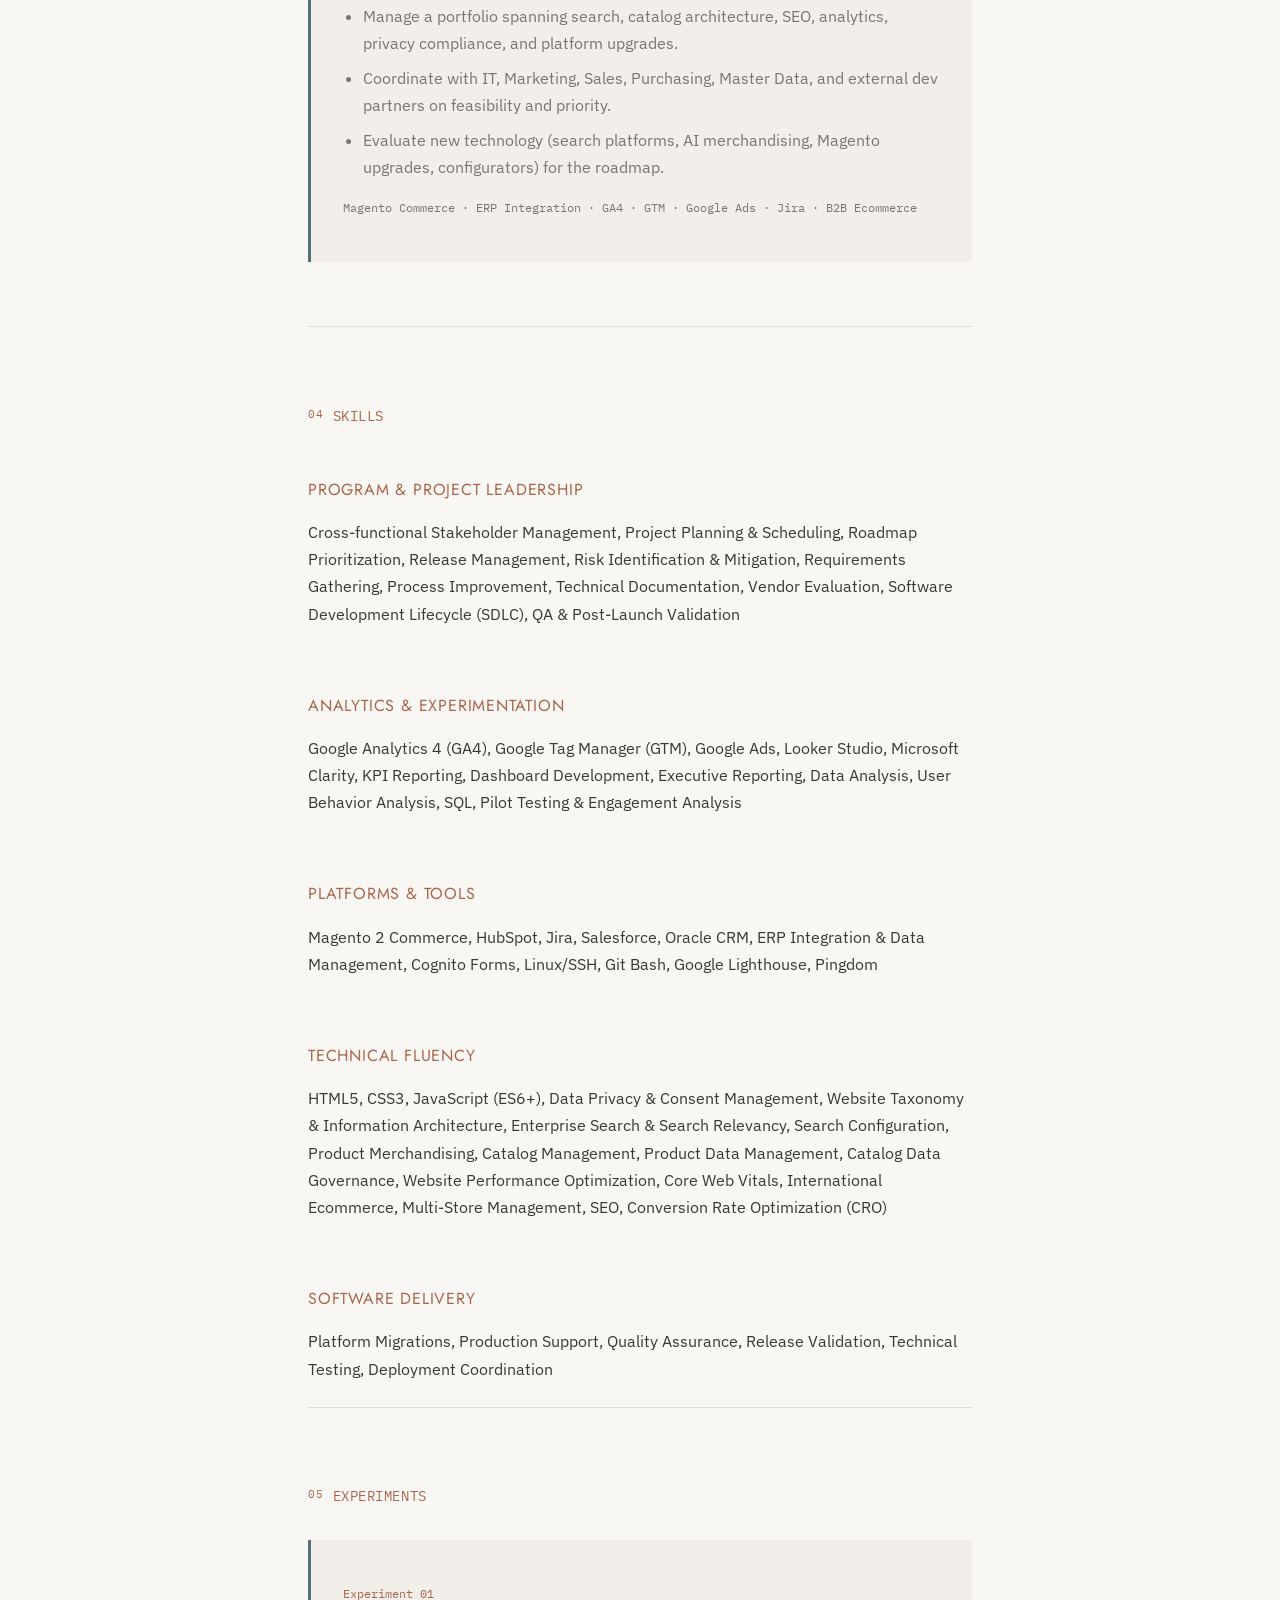
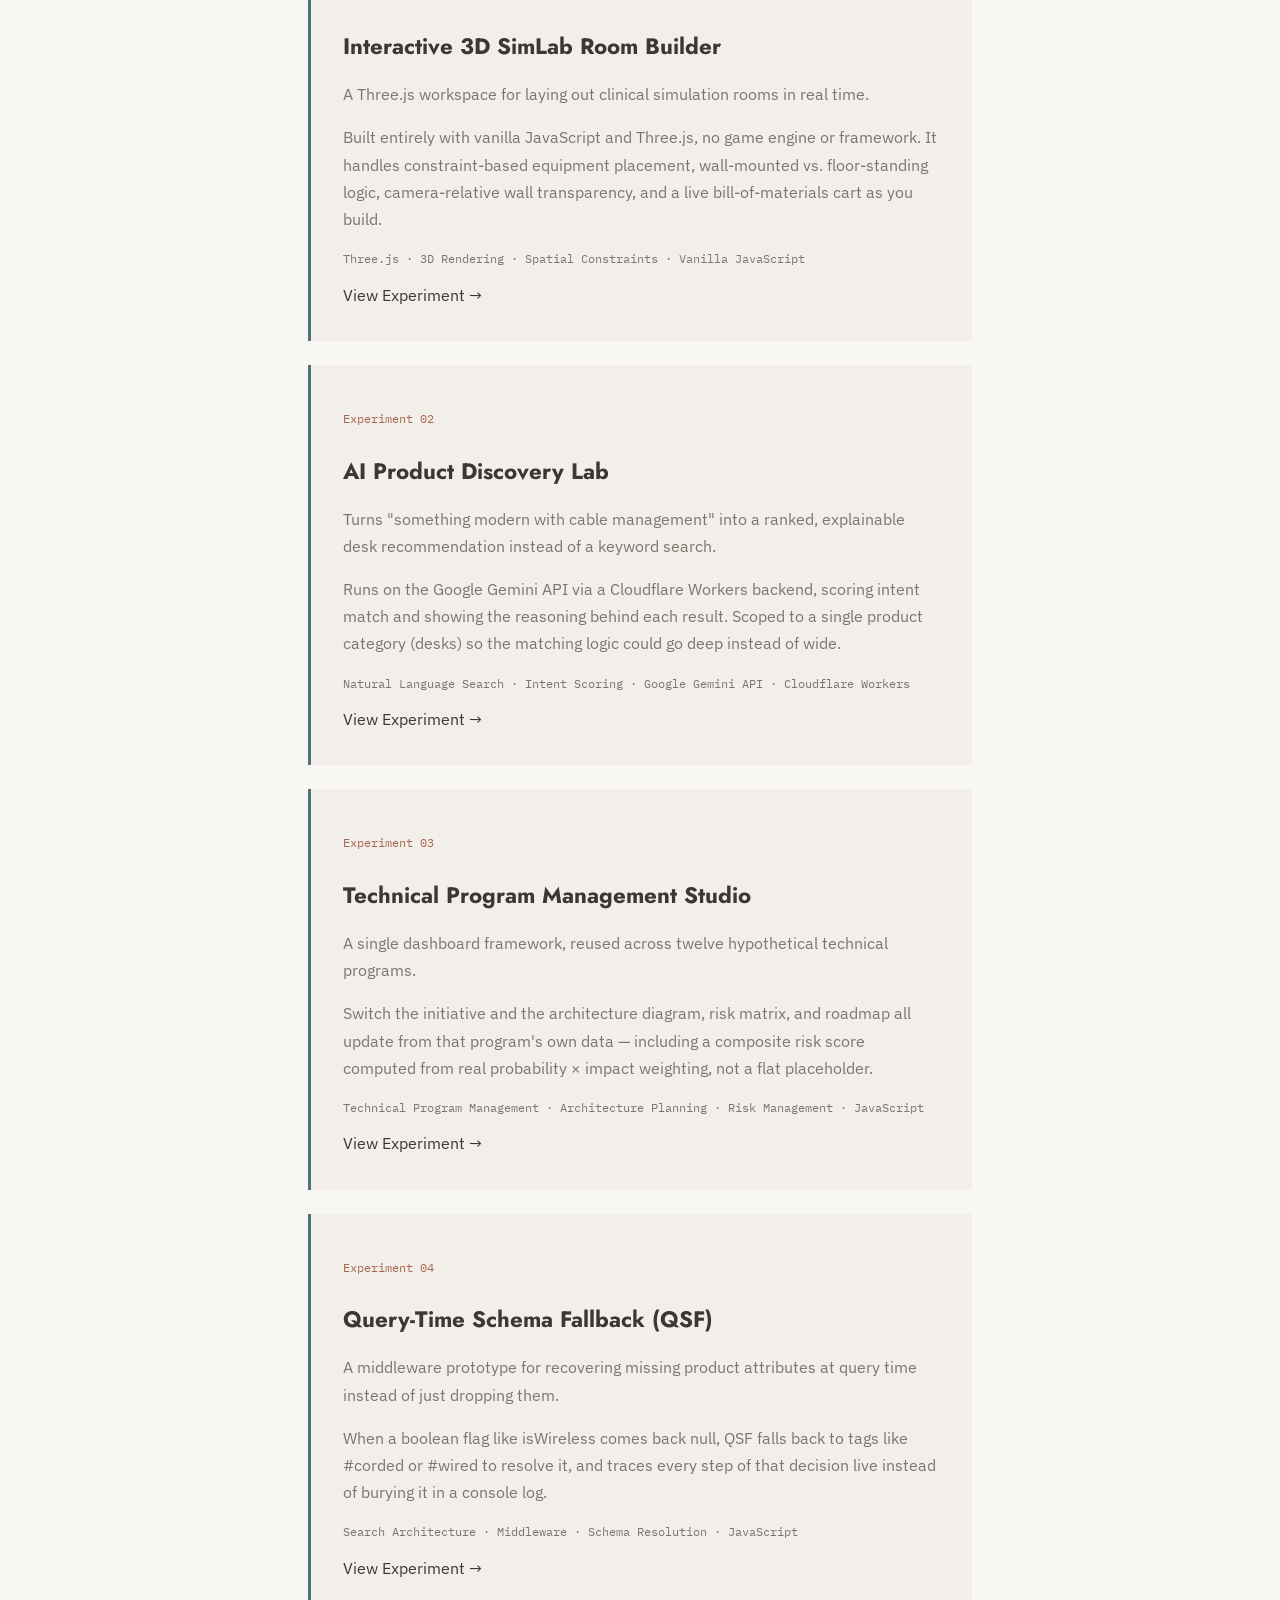
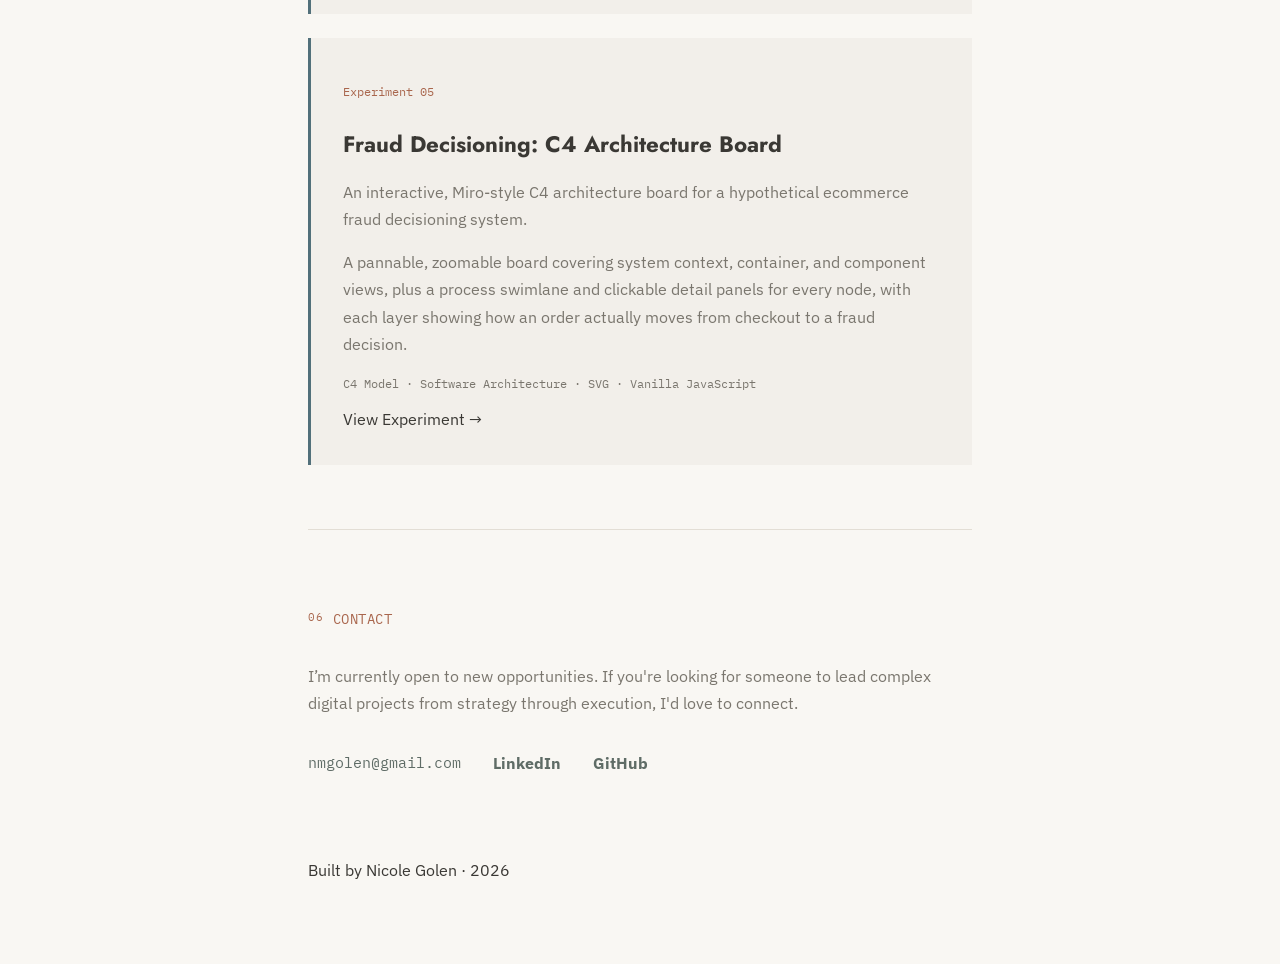
==== commit a0d1022b: "Update index.html" ====
--- a/index.html
+++ b/index.html
@@ -62,6 +62,7 @@
     <li><a href="https://nikigolen.github.io/experiments/ai-product-discovery/">AI Product Discovery</a></li>
     <li><a href="https://nikigolen.github.io/experiments/technical-program-studio/">Technical Management Studio</a></li>
     <li><a href="https://nikigolen.github.io/experiments/query-schema-fallback/">Query-Time Schema Fallback</a></li>
+    <li><a href="https://nikigolen.github.io/experiments/fraud-c4/">Fraud Decisioning C4 Architecture Board</a></li>
   </ul>
 
   <a href="#contact" class="nav-link"><span class="nav-num">06</span>Contact</a>
@@ -682,6 +683,32 @@
       </a>
 
     </article>
+<article class="project-card" id="exp-fraud-c4">
+
+  <p class="project-tag">Experiment 05</p>
+
+  <h3 class="project-title">Fraud Decisioning: C4 Architecture Board</h3>
+
+  <p class="project-desc">
+    An interactive, Miro-style C4 architecture board for a hypothetical ecommerce fraud decisioning system.
+  </p>
+
+  <p class="project-desc">
+    A pannable, zoomable board covering system context, container, and component views, plus a process swimlane and clickable detail panels for every node, with each layer showing how an order actually moves from checkout to a fraud decision.
+  </p>
+
+  <p class="project-stack">
+    C4 Model · Software Architecture · SVG · Vanilla JavaScript
+  </p>
+
+  <a href="https://nikigolen.github.io/experiments/fraud-c4/" 
+     class="experiment-link"
+     target="_blank"
+     rel="noopener">
+     View Experiment →
+  </a>
+
+</article>
 
 
   </div>
